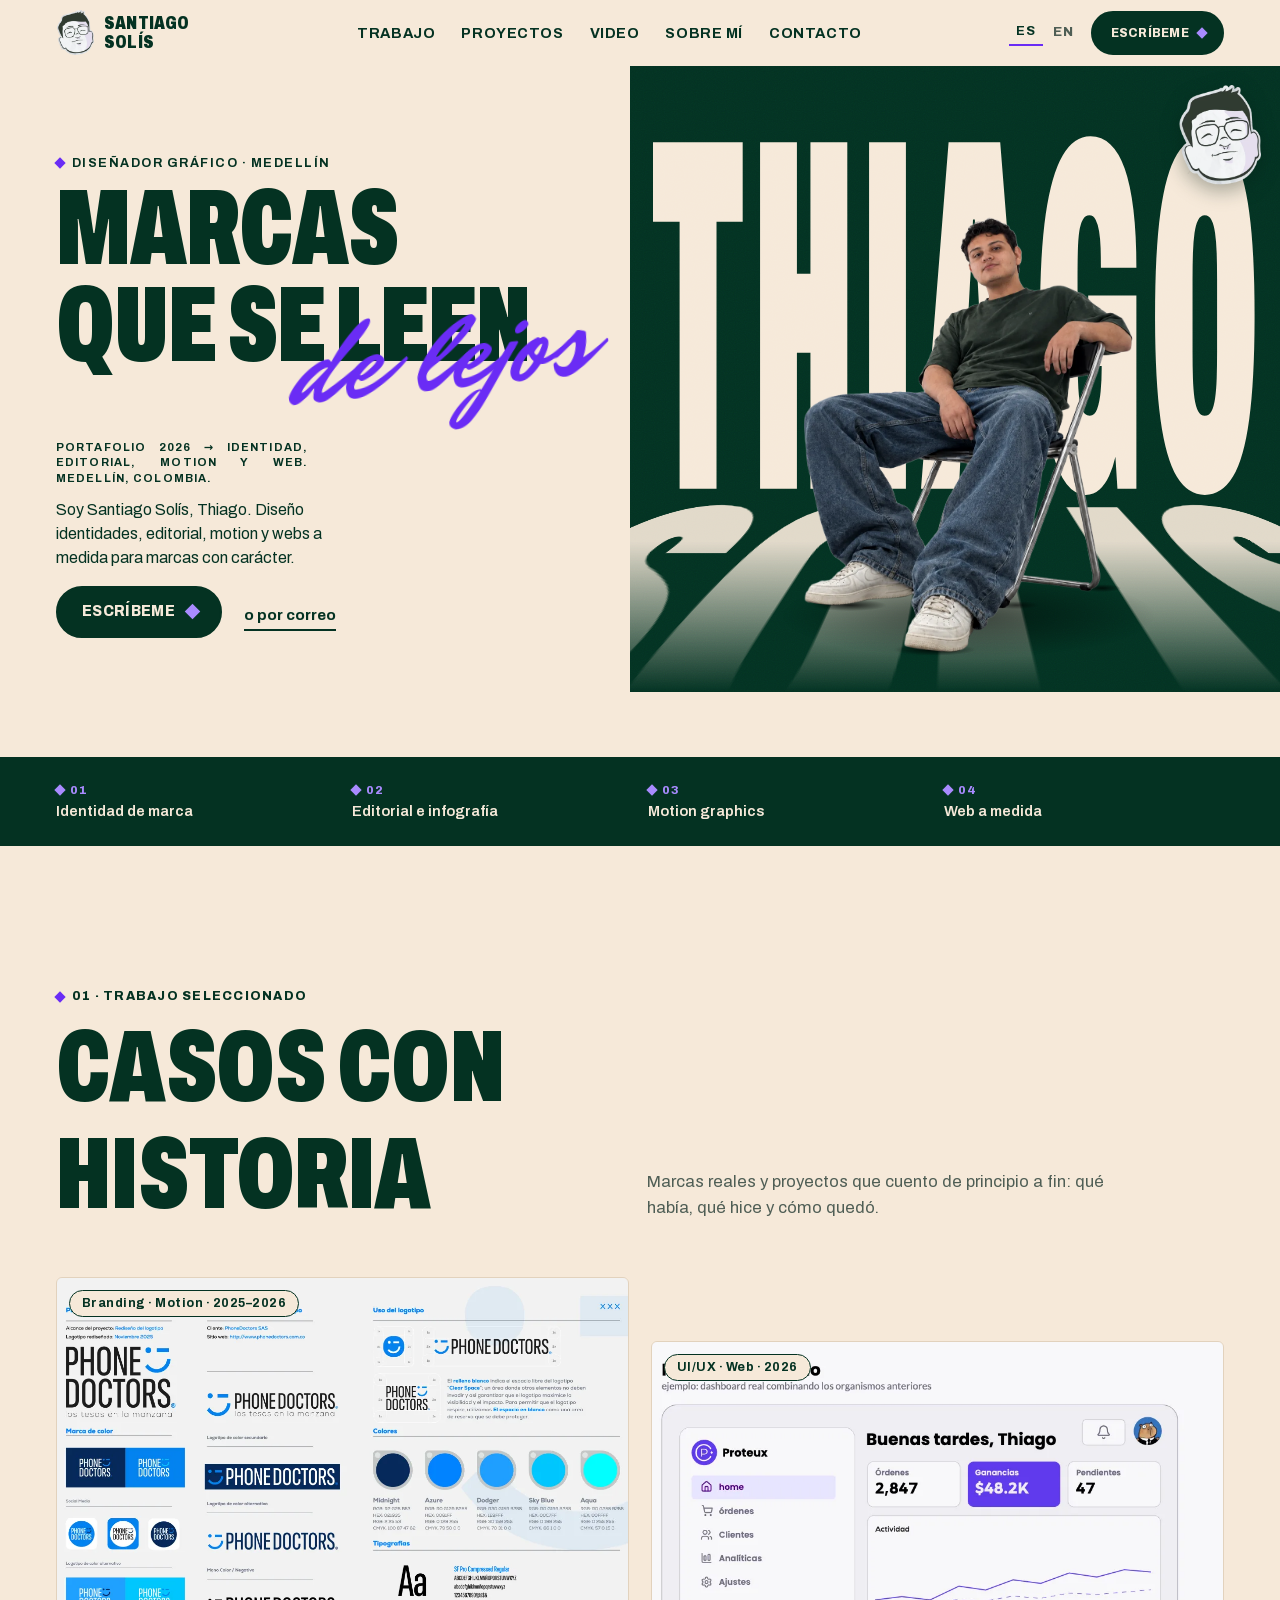
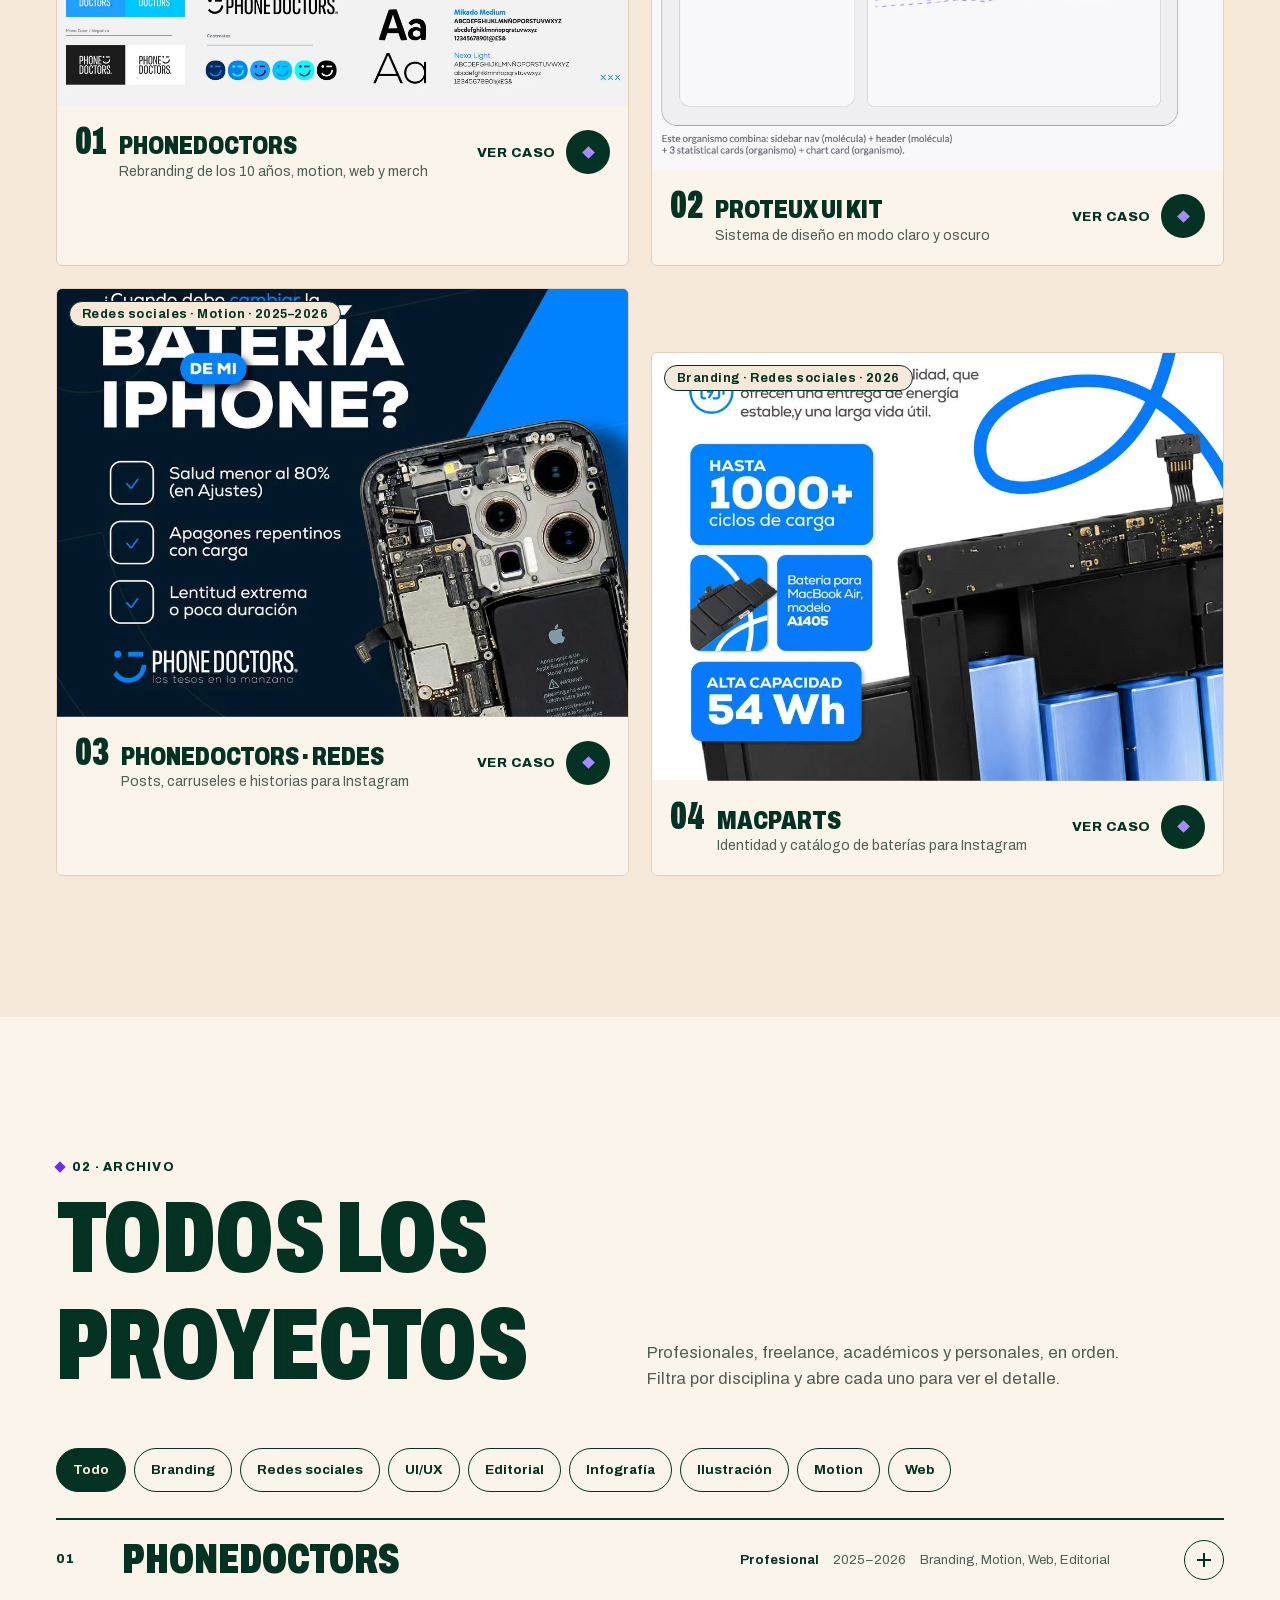
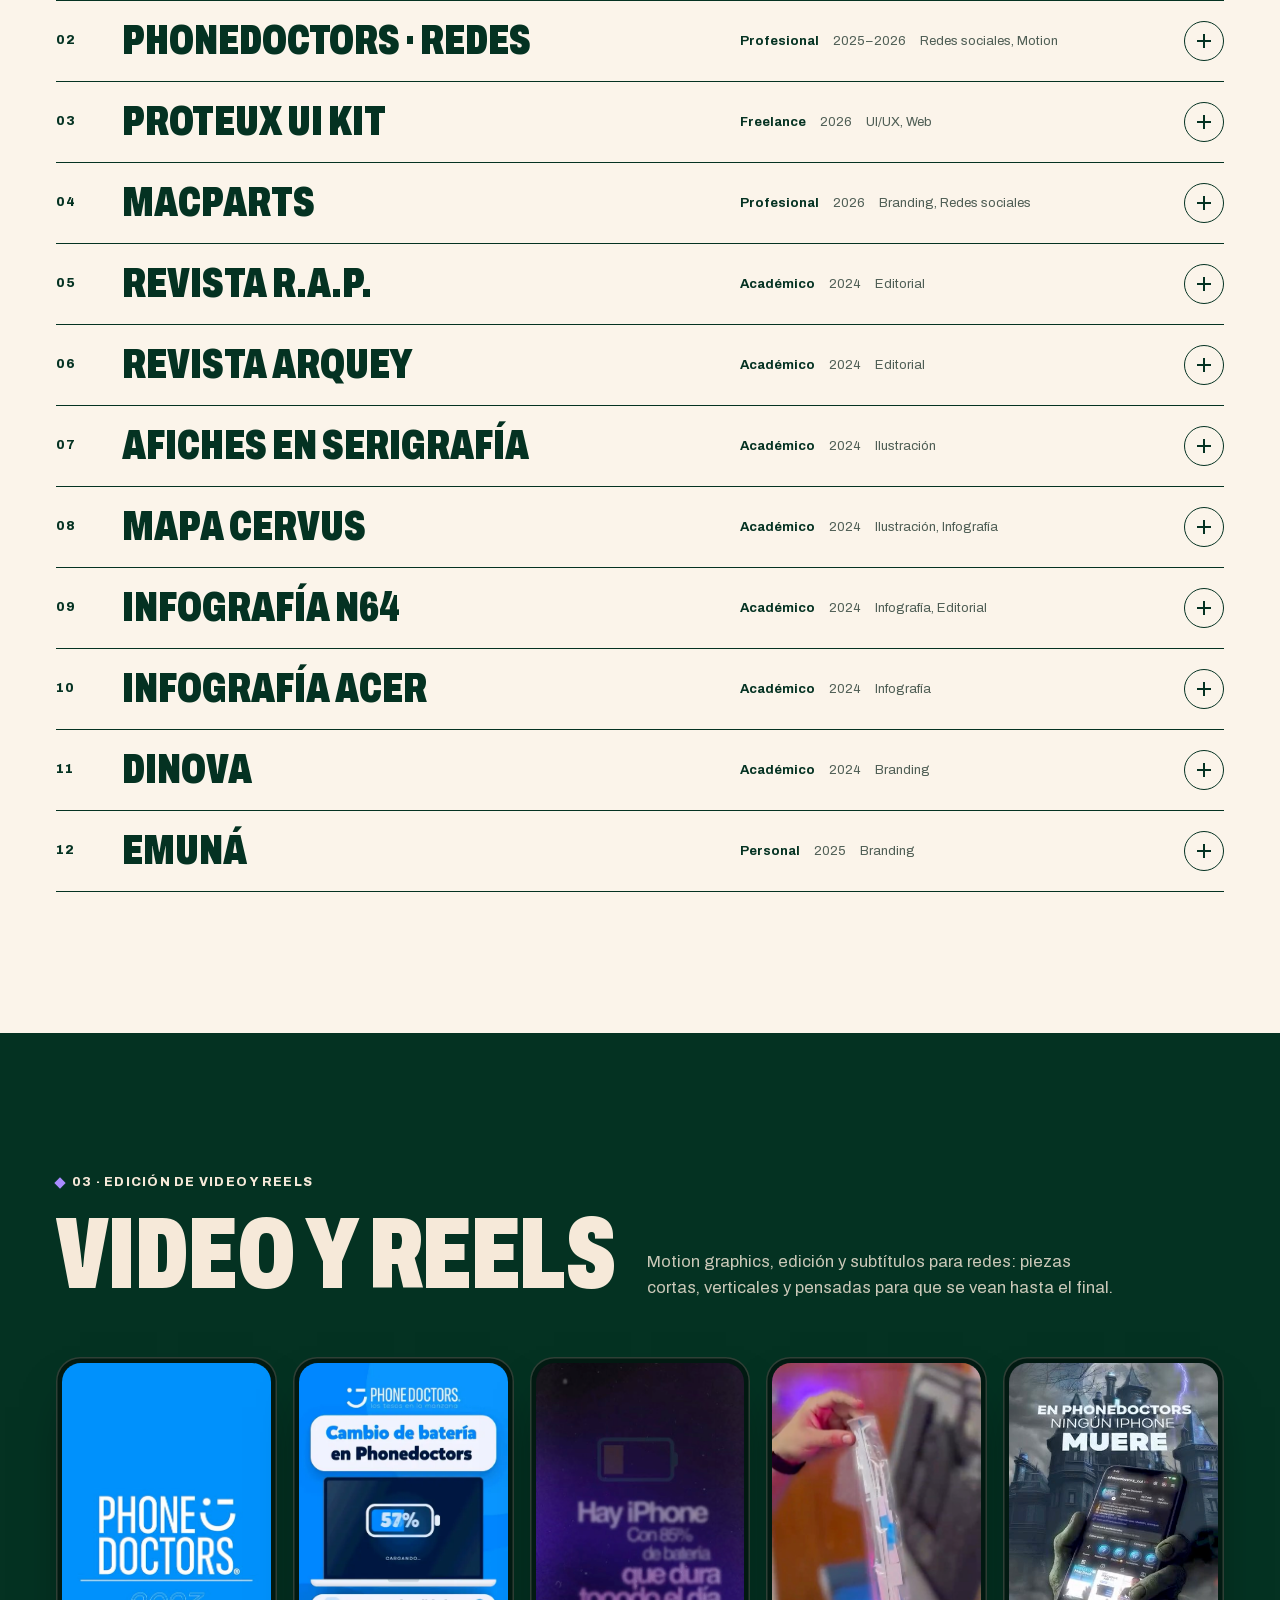
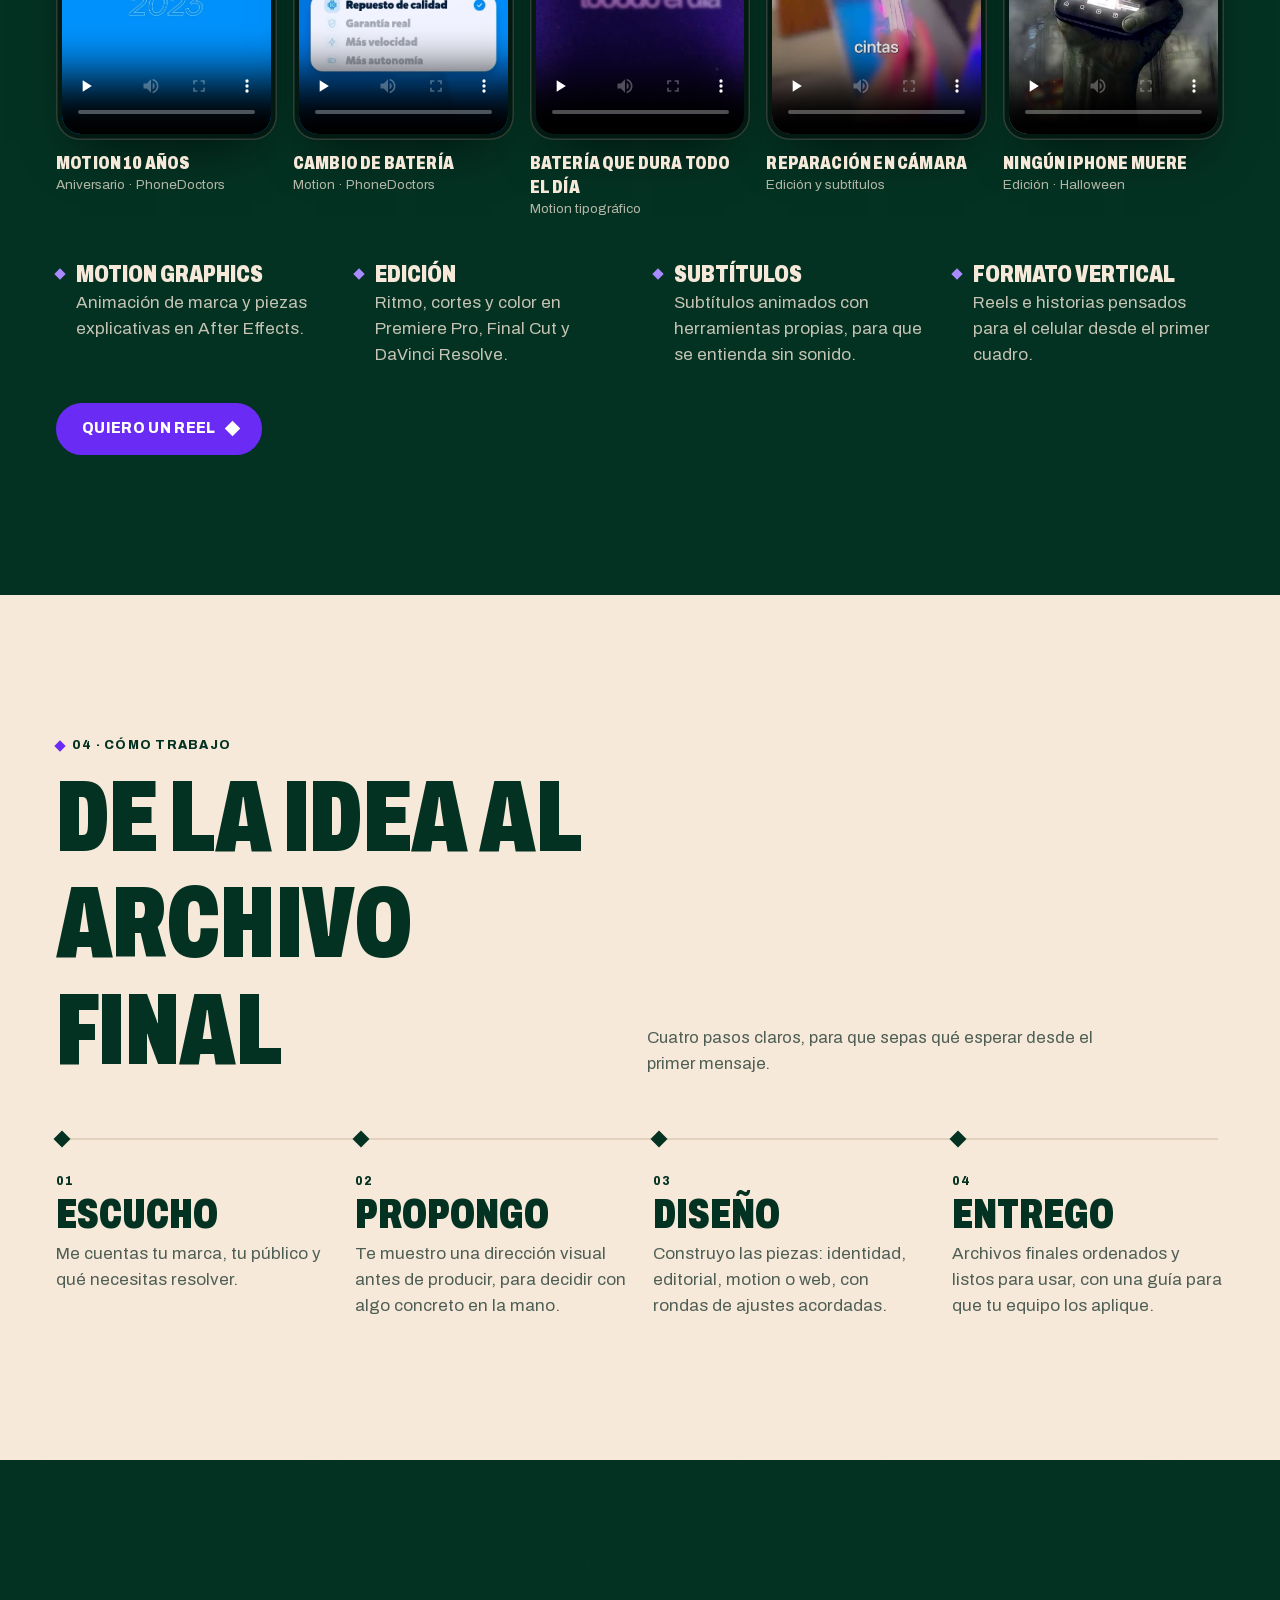
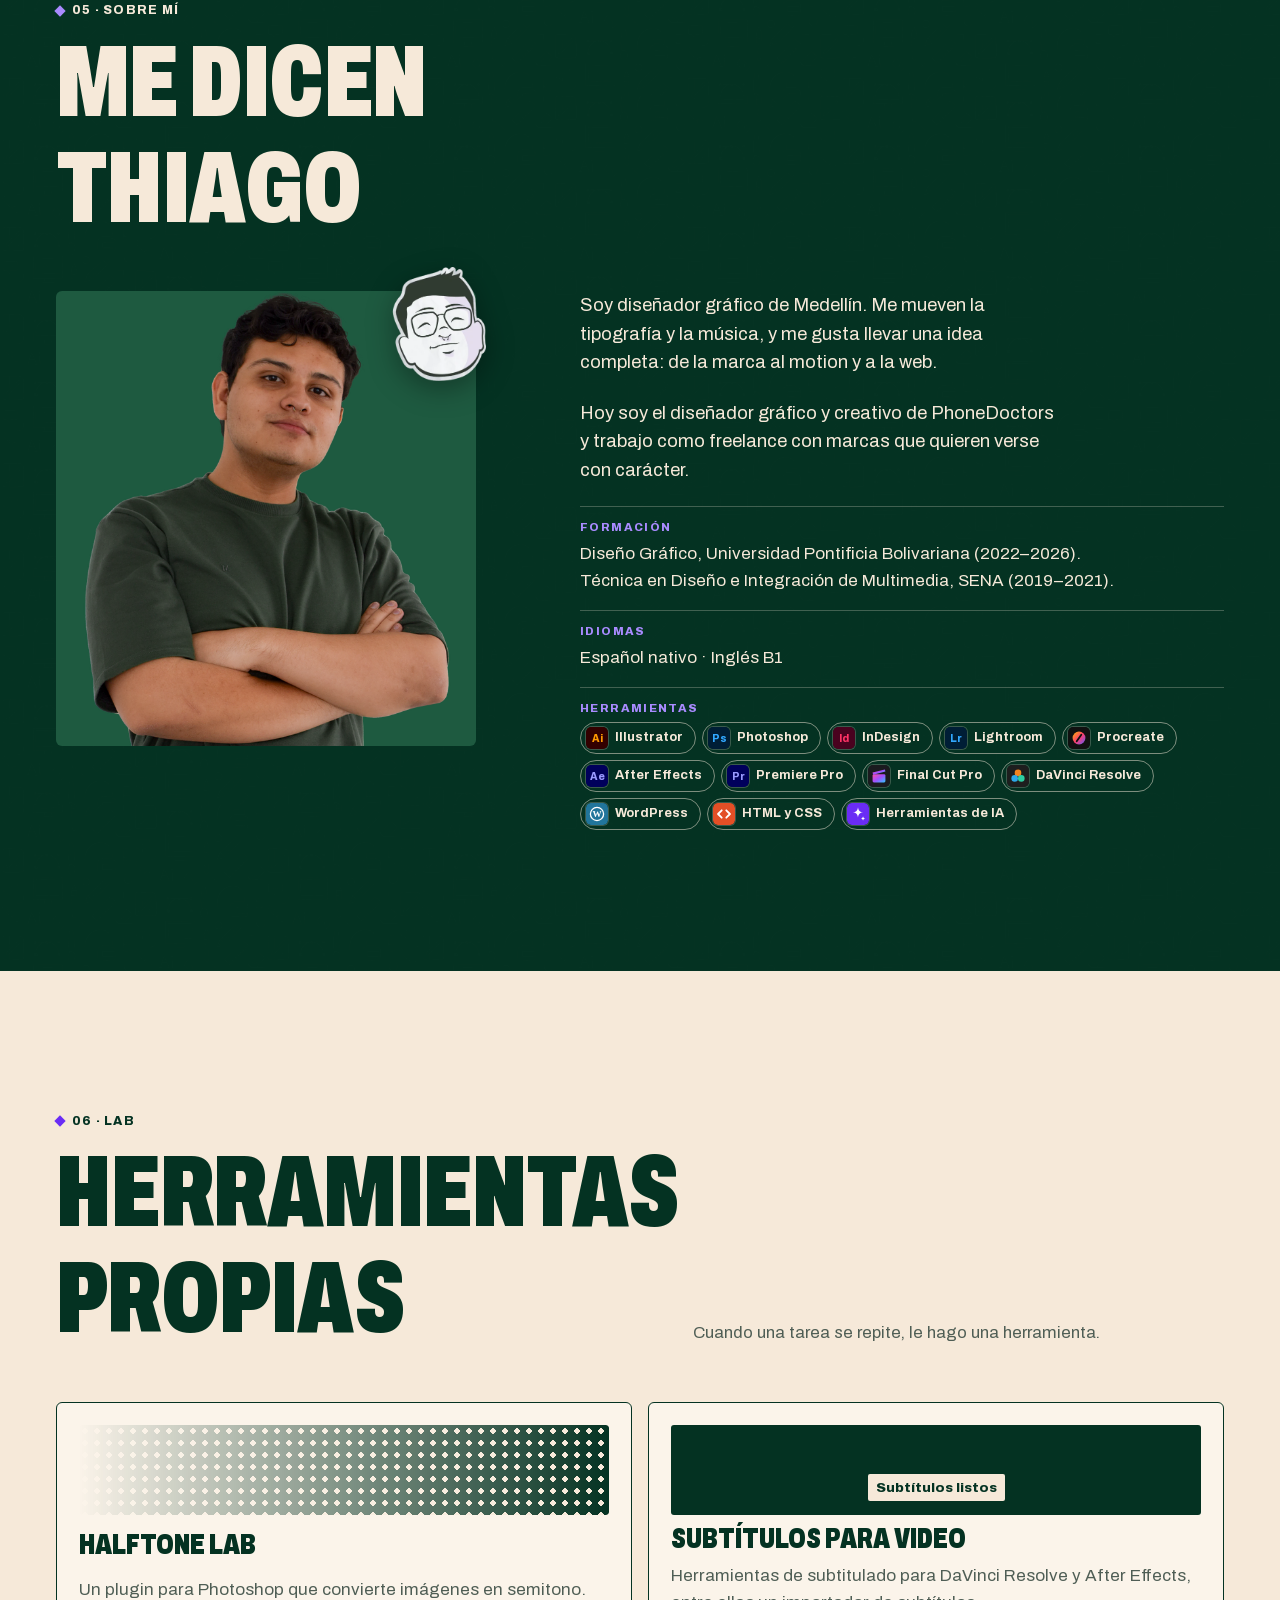
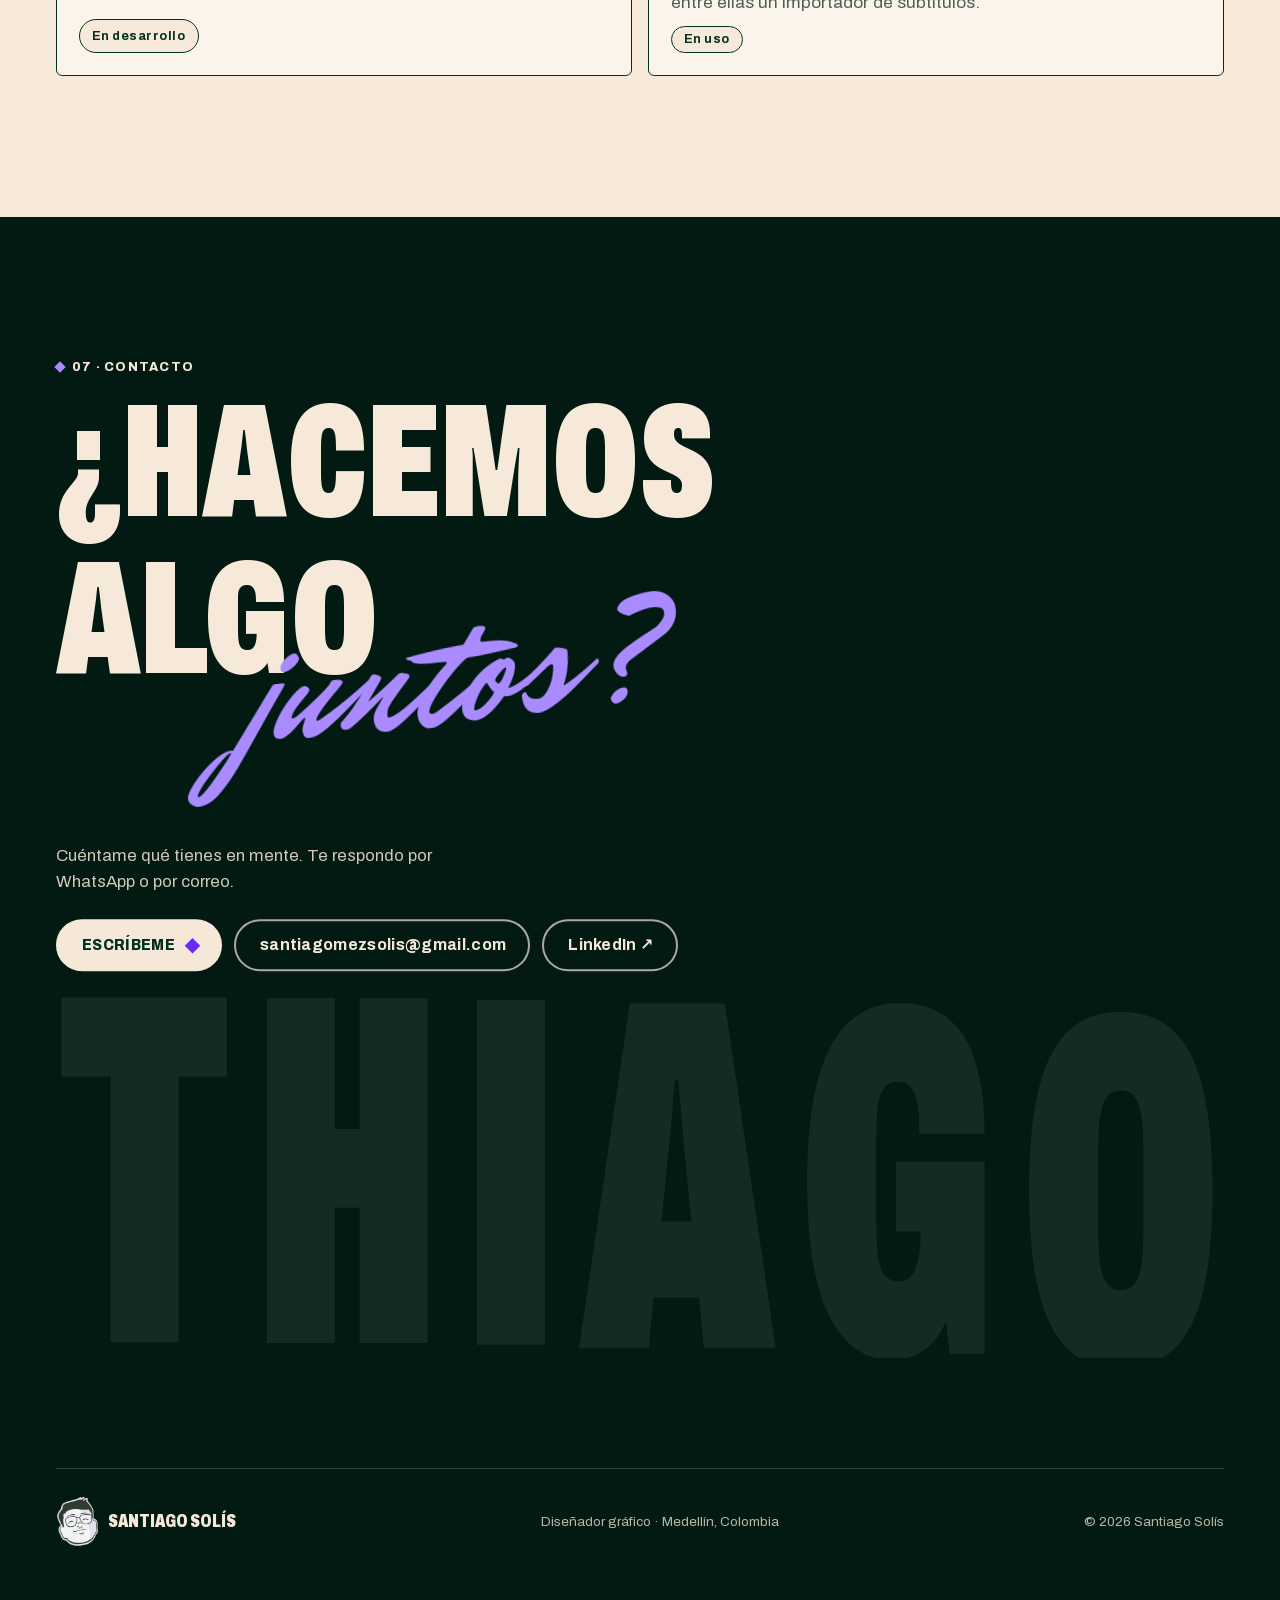
==== index.html @ 90c83e8f "Contador de visitas con GoatCounter Co-Authored-By: Claude Opus 5.5 <noreply@anthropic.com>" ====
<!doctype html>
<html lang="es" class="no-js">
<head>
<meta charset="utf-8">
<meta name="viewport" content="width=device-width, initial-scale=1, viewport-fit=cover">
<title>Santiago Solís · Diseñador gráfico en Medellín</title>
<meta name="description" content="Portafolio de Santiago Solís (Thiago), diseñador gráfico en Medellín: identidad de marca, diseño editorial, infografía, motion graphics y webs a medida.">
<meta name="author" content="Santiago Solís">
<meta name="theme-color" content="#043222">
<meta property="og:type" content="website">
<meta property="og:locale" content="es_CO">
<meta property="og:title" content="Santiago Solís · Diseñador gráfico">
<meta property="og:description" content="Identidad, editorial, motion y webs a medida para marcas con carácter. Medellín, Colombia.">
<meta property="og:url" content="https://solisthiago.github.io/portafolio-thiago/">
<meta property="og:site_name" content="Santiago Solís">
<meta property="og:image" content="https://solisthiago.github.io/portafolio-thiago/img/og-imagen.jpg">
<meta property="og:image:alt" content="Santiago Solís, diseñador gráfico en Medellín">
<meta property="og:image:width" content="1200">
<meta property="og:image:height" content="630">
<meta name="twitter:card" content="summary_large_image">
<link rel="canonical" href="https://solisthiago.github.io/portafolio-thiago/">
<link rel="alternate" hreflang="es" href="https://solisthiago.github.io/portafolio-thiago/">
<link rel="alternate" hreflang="en" href="https://solisthiago.github.io/portafolio-thiago/en/">
<link rel="alternate" hreflang="x-default" href="https://solisthiago.github.io/portafolio-thiago/">
<link rel="icon" href="img/favicon-32.png" sizes="32x32" type="image/png">
<link rel="apple-touch-icon" href="img/apple-touch-icon.png">
<link rel="preload" href="fonts/archivo-var-latin.woff2" as="font" type="font/woff2" crossorigin>
<link rel="preload" href="fonts/mr-dafoe-latin.woff2" as="font" type="font/woff2" crossorigin>
<link rel="stylesheet" href="css/estilos.css?v=20261023e">
<script>document.documentElement.className=document.documentElement.className.replace('no-js','js');</script>
<script type="application/ld+json">
{"@context":"https://schema.org","@type":"Person","name":"Santiago Solís","alternateName":"Thiago","jobTitle":"Diseñador gráfico","email":"mailto:santiagomezsolis@gmail.com","address":{"@type":"PostalAddress","addressLocality":"Medellín","addressCountry":"CO"},"sameAs":["https://www.linkedin.com/in/santiago-solis-714525398/"],"alumniOf":[{"@type":"CollegeOrUniversity","name":"Universidad Pontificia Bolivariana"},{"@type":"EducationalOrganization","name":"SENA"}]}
</script>
</head>
<body>
<!-- ICONOS -->
<svg xmlns="http://www.w3.org/2000/svg" width="0" height="0" style="position:absolute;width:0;height:0;overflow:hidden" aria-hidden="true" focusable="false">
  <!-- Íconos de programas, dibujados a mano en el estilo de cada uno (24 × 24) -->
  <symbol id="i-ai" viewBox="0 0 24 24"><rect width="24" height="24" rx="5" fill="#330000"/><text x="12" y="16.4" fill="#FF9A00" font-family="Archivo,Arial,sans-serif" font-weight="800" font-size="11" text-anchor="middle">Ai</text></symbol>
  <symbol id="i-ps" viewBox="0 0 24 24"><rect width="24" height="24" rx="5" fill="#001E36"/><text x="12" y="16.4" fill="#31A8FF" font-family="Archivo,Arial,sans-serif" font-weight="800" font-size="11" text-anchor="middle">Ps</text></symbol>
  <symbol id="i-id" viewBox="0 0 24 24"><rect width="24" height="24" rx="5" fill="#49021F"/><text x="12" y="16.4" fill="#FF3366" font-family="Archivo,Arial,sans-serif" font-weight="800" font-size="11" text-anchor="middle">Id</text></symbol>
  <symbol id="i-lr" viewBox="0 0 24 24"><rect width="24" height="24" rx="5" fill="#001E36"/><text x="12" y="16.4" fill="#31A8FF" font-family="Archivo,Arial,sans-serif" font-weight="800" font-size="11" text-anchor="middle">Lr</text></symbol>
  <symbol id="i-ae" viewBox="0 0 24 24"><rect width="24" height="24" rx="5" fill="#00005B"/><text x="12" y="16.4" fill="#9999FF" font-family="Archivo,Arial,sans-serif" font-weight="800" font-size="11" text-anchor="middle">Ae</text></symbol>
  <symbol id="i-pr" viewBox="0 0 24 24"><rect width="24" height="24" rx="5" fill="#00005B"/><text x="12" y="16.4" fill="#9999FF" font-family="Archivo,Arial,sans-serif" font-weight="800" font-size="11" text-anchor="middle">Pr</text></symbol>
  <symbol id="i-procreate" viewBox="0 0 24 24"><defs><linearGradient id="g-pc" x1="0" y1="0" x2="1" y2="1"><stop offset="0" stop-color="#FFB800"/><stop offset=".5" stop-color="#FF3D6E"/><stop offset="1" stop-color="#5B5BFF"/></linearGradient></defs><rect width="24" height="24" rx="5" fill="#111"/><circle cx="12" cy="12" r="7" fill="url(#g-pc)"/><path d="M9.5 15.5l5-7" stroke="#111" stroke-width="2" stroke-linecap="round"/></symbol>
  <symbol id="i-fcp" viewBox="0 0 24 24"><defs><linearGradient id="g-fc" x1="0" y1="0" x2="1" y2="1"><stop offset="0" stop-color="#FF4FA3"/><stop offset=".5" stop-color="#A34FFF"/><stop offset="1" stop-color="#2FC6FF"/></linearGradient></defs><rect width="24" height="24" rx="5" fill="#1B1B1F"/><rect x="5" y="10" width="14" height="9" rx="1.5" fill="url(#g-fc)"/><path d="M5 8.2l13.4-3.4.6 2.3L5.6 10.5z" fill="url(#g-fc)"/></symbol>
  <symbol id="i-davinci" viewBox="0 0 24 24"><rect width="24" height="24" rx="5" fill="#1E1E1E"/><circle cx="12" cy="8.6" r="3.6" fill="#FF8A1F" opacity=".95"/><circle cx="8.4" cy="14.6" r="3.6" fill="#2FB7FF" opacity=".9"/><circle cx="15.6" cy="14.6" r="3.6" fill="#2FE0B0" opacity=".9"/></symbol>
  <symbol id="i-wp" viewBox="0 0 24 24"><rect width="24" height="24" rx="5" fill="#21759B"/><circle cx="12" cy="12" r="7.2" fill="none" stroke="#fff" stroke-width="1.4"/><text x="12" y="15.6" fill="#fff" font-family="Georgia,serif" font-weight="700" font-size="10" text-anchor="middle">W</text></symbol>
  <symbol id="i-html" viewBox="0 0 24 24"><rect width="24" height="24" rx="5" fill="#E34F26"/><path d="M9.5 8l-4 4 4 4M14.5 8l4 4-4 4" fill="none" stroke="#fff" stroke-width="2" stroke-linecap="round" stroke-linejoin="round"/></symbol>
  <symbol id="i-ia" viewBox="0 0 24 24"><rect width="24" height="24" rx="5" fill="#6A2CF5"/><path d="M12 4.5c.6 3.9 1.8 5.1 5.7 5.7-3.9.6-5.1 1.8-5.7 5.7-.6-3.9-1.8-5.1-5.7-5.7 3.9-.6 5.1-1.8 5.7-5.7z" fill="#fff"/><path d="M17.5 14.5c.3 1.6.8 2.1 2.4 2.4-1.6.3-2.1.8-2.4 2.4-.3-1.6-.8-2.1-2.4-2.4 1.6-.3 2.1-.8 2.4-2.4z" fill="#fff"/></symbol>
</svg><!-- /ICONOS -->
<a class="saltar" href="#trabajo">Saltar al trabajo</a>

<!-- ===== INICIO Navegación ===== -->
<header class="nav" data-nav data-pieza>
  <div class="nav__in">
    <a class="nav__logo" href="#inicio" aria-label="Santiago Solís, inicio"><img src="img/isotipo-260.webp" width="260" height="315" alt=""><span class="nav__nombre">Santiago Solís</span></a>
    <nav aria-label="Principal">
      <ul class="nav__links">
        <li><a href="#trabajo">Trabajo</a></li>
        <li><a href="#proyectos">Proyectos</a></li>
        <li><a href="#video">Video</a></li>
        <li><a href="#sobre-mi">Sobre mí</a></li>
        <li><a href="#contacto">Contacto</a></li>
      </ul>
    </nav>
    <div class="nav__der">
      <p class="idioma"><b aria-current="true">ES</b><a href="en/" hreflang="en" lang="en" aria-label="English version">EN</a></p>
      <a class="btn btn--sm" href="https://wa.me/573005198202?text=Hola%20Thiago%2C%20vi%20tu%20portafolio%20y%20quiero%20hablar%20de%20un%20proyecto." target="_blank" rel="noopener">Escríbeme <span class="btn__rombo"></span></a>
    </div>
  </div>
</header>
<!-- ===== FIN Navegación ===== -->

<main id="inicio">

<!-- ===== INICIO Portada ===== -->
<section class="portada" data-portada aria-labelledby="titular">
  <div class="escena" aria-hidden="true">
    <div class="afiche" data-pieza data-afiche>
      <div class="afiche__nombre" data-nombre><span>T</span><span>H</span><span>I</span><span>A</span><span>G</span><span>O</span></div>
      <div class="afiche__piso" data-piso><span>SOLÍS</span></div>
    </div>
    <div class="escena__figura" data-pieza data-hero-img>
      <span class="escena__sombra"></span>
      <picture>
        <source media="(min-width:700px)" srcset="img/thiago-silla-849.webp">
        <img class="escena__foto" src="img/thiago-silla-640.webp" width="849" height="1120" alt="" fetchpriority="high">
      </picture>
    </div>
    <img class="escena__iso" data-pieza data-iso data-rombo-origen src="img/isotipo-260.webp" width="260" height="315" alt="">
  </div>

  <div class="texto">
    <p class="ceja" data-pieza><span class="rombo"></span>Diseñador gráfico · Medellín</p>
    <div class="titulo-caja">
      <h1 class="titular" id="titular">
        <span class="l"><span class="l-in">Marcas</span></span>
        <span class="l"><span class="l-in">que se leen</span></span>
        <span class="oculto">de lejos</span>
      </h1>
      <p class="script" data-pieza data-script aria-hidden="true">de lejos</p>
    </div>
    <p class="micro" data-pieza>Portafolio 2026 → identidad, editorial, motion y web. Medellín, Colombia.</p>
    <p class="lead" data-pieza>Soy Santiago Solís, Thiago. Diseño identidades, editorial, motion y webs a medida para marcas con carácter.</p>
    <div class="acciones" data-pieza>
      <a class="btn" data-boton href="https://wa.me/573005198202?text=Hola%20Thiago%2C%20vi%20tu%20portafolio%20y%20quiero%20contarte%20de%20un%20proyecto." target="_blank" rel="noopener">Escríbeme <span class="btn__rombo" data-boton-rombo></span></a>
      <a class="link" href="mailto:santiagomezsolis@gmail.com?subject=Proyecto%20desde%20tu%20portafolio">o por correo</a>
    </div>
  </div>

  <ol class="disciplinas" data-pieza>
    <li><small><span class="rombo"></span>01</small>Identidad de marca</li>
    <li><small><span class="rombo"></span>02</small>Editorial e infografía</li>
    <li><small><span class="rombo"></span>03</small>Motion graphics</li>
    <li><small><span class="rombo"></span>04</small>Web a medida</li>
  </ol>
  <span class="rombo-viajero" aria-hidden="true"></span>
</section>
<!-- ===== FIN Portada ===== -->

<!-- ===== INICIO Trabajo seleccionado ===== -->
<section class="seccion" id="trabajo" aria-labelledby="t-trabajo">
  <div class="contenedor">
    <div class="seccion__cabeza">
      <p class="seccion__num"><span class="rombo"></span>01 · Trabajo seleccionado</p>
      <h2 class="h2" id="t-trabajo" data-split>Casos con historia</h2>
      <p class="entrada" data-reveal>Marcas reales y proyectos que cuento de principio a fin: qué había, qué hice y cómo quedó.</p>
    </div>
    <div class="casos">
<!-- PROYECTOS:DESTACADOS -->
      <a class="caso" href="#p-phonedoctors" data-caso>
        <div class="caso__img" data-caso-img><picture><source media="(min-width:700px)" srcset="img/proyectos/phd-11-1200.webp"><img src="img/proyectos/phd-11-640.webp" width="1200" height="848" alt="Manual de uso del logo: versiones, color, tipografías y espacio de respeto" loading="lazy" decoding="async"></picture><span class="pildora caso__tag">Branding · Motion · 2025–2026</span></div>
        <div class="caso__cuerpo">
          <span class="caso__n">01</span>
          <h3>PhoneDoctors</h3>
          <span class="caso__meta">Rebranding de los 10 años, motion, web y merch</span>
          <span class="caso__ver">Ver caso <span class="caso__ir" aria-hidden="true"><i></i></span></span>
        </div>
      </a>
      <a class="caso" href="#p-proteux" data-caso>
        <div class="caso__img" data-caso-img><picture><source media="(min-width:700px)" srcset="img/proyectos/pux-5-1200.webp"><img src="img/proyectos/pux-5-640.webp" width="944" height="739" alt="Interfaz de ejemplo: dashboard que combina los componentes" loading="lazy" decoding="async"></picture><span class="pildora caso__tag">UI/UX · Web · 2026</span></div>
        <div class="caso__cuerpo">
          <span class="caso__n">02</span>
          <h3>Proteux UI Kit</h3>
          <span class="caso__meta">Sistema de diseño en modo claro y oscuro</span>
          <span class="caso__ver">Ver caso <span class="caso__ir" aria-hidden="true"><i></i></span></span>
        </div>
      </a>
      <a class="caso" href="#p-phonedoctors-redes" data-caso>
        <div class="caso__img" data-caso-img><picture><source media="(min-width:700px)" srcset="img/proyectos/phdr-1-1200.webp"><img src="img/proyectos/phdr-1-640.webp" width="1024" height="1280" alt="Post: ¿cuándo debo cambiar la batería de mi iPhone?" loading="lazy" decoding="async"></picture><span class="pildora caso__tag">Redes sociales · Motion · 2025–2026</span></div>
        <div class="caso__cuerpo">
          <span class="caso__n">03</span>
          <h3>PhoneDoctors · Redes</h3>
          <span class="caso__meta">Posts, carruseles e historias para Instagram</span>
          <span class="caso__ver">Ver caso <span class="caso__ir" aria-hidden="true"><i></i></span></span>
        </div>
      </a>
      <a class="caso" href="#p-macparts" data-caso>
        <div class="caso__img" data-caso-img><picture><source media="(min-width:700px)" srcset="img/proyectos/mac-1-1200.webp"><img src="img/proyectos/mac-1-640.webp" width="1024" height="1280" alt="Post de producto: batería A1466 para MacBook Air 13&quot;" loading="lazy" decoding="async"></picture><span class="pildora caso__tag">Branding · Redes sociales · 2026</span></div>
        <div class="caso__cuerpo">
          <span class="caso__n">04</span>
          <h3>Macparts</h3>
          <span class="caso__meta">Identidad y catálogo de baterías para Instagram</span>
          <span class="caso__ver">Ver caso <span class="caso__ir" aria-hidden="true"><i></i></span></span>
        </div>
      </a>
<!-- /PROYECTOS:DESTACADOS -->
    </div>
  </div>
</section>
<!-- ===== FIN Trabajo seleccionado ===== -->

<!-- ===== INICIO Todos los proyectos ===== -->
<section class="seccion proyectos" id="proyectos" aria-labelledby="t-proyectos">
  <div class="contenedor">
    <div class="seccion__cabeza">
      <p class="seccion__num"><span class="rombo"></span>02 · Archivo</p>
      <h2 class="h2" id="t-proyectos" data-split>Todos los proyectos</h2>
      <p class="entrada" data-reveal>Profesionales, freelance, académicos y personales, en orden. Filtra por disciplina y abre cada uno para ver el detalle.</p>
    </div>
    <ul class="filtros" aria-label="Filtrar por disciplina">
<!-- PROYECTOS:FILTROS -->
        <li><button type="button" class="filtro" data-filtro="todo" aria-pressed="true">Todo</button></li>
        <li><button type="button" class="filtro" data-filtro="Branding" aria-pressed="false">Branding</button></li>
        <li><button type="button" class="filtro" data-filtro="Redes sociales" aria-pressed="false">Redes sociales</button></li>
        <li><button type="button" class="filtro" data-filtro="UI/UX" aria-pressed="false">UI/UX</button></li>
        <li><button type="button" class="filtro" data-filtro="Editorial" aria-pressed="false">Editorial</button></li>
        <li><button type="button" class="filtro" data-filtro="Infografía" aria-pressed="false">Infografía</button></li>
        <li><button type="button" class="filtro" data-filtro="Ilustración" aria-pressed="false">Ilustración</button></li>
        <li><button type="button" class="filtro" data-filtro="Motion" aria-pressed="false">Motion</button></li>
        <li><button type="button" class="filtro" data-filtro="Web" aria-pressed="false">Web</button></li>
<!-- /PROYECTOS:FILTROS -->
    </ul>
    <div class="lista" data-lista>
<!-- PROYECTOS:LISTA -->
      <details class="proy" id="p-phonedoctors" data-tags="Branding Motion Web Editorial" data-cover="img/proyectos/phd-11-640.webp" data-fila>
        <summary>
          <span class="proy__n">01</span>
          <span class="proy__nombre">PhoneDoctors</span>
          <span class="proy__meta"><span class="proy__tipo">Profesional</span><span>2025–2026</span><span>Branding, Motion, Web, Editorial</span></span>
          <span class="proy__abrir" aria-hidden="true"></span>
        </summary>
        <div class="proy__cuerpo">
          <div class="proy__texto">
            <p>PhoneDoctors es un centro de reparación de dispositivos Apple en Medellín. Para su 10.º aniversario necesitaba una imagen que contara quién es hoy.</p>
            <p>Trabajo ahí como el departamento creativo de una sola persona: renové la identidad y armé el sistema de logotipo, consolidé el tagline «Los tesos en la manzana», hice la pieza de lanzamiento en motion, rediseñé el sitio web y diseñé piezas editoriales y una línea de merch.</p>
            <dl class="ficha">
              <dt>Rol</dt><dd>Diseño gráfico, motion, web y dirección creativa</dd>
              <dt>Equipo</dt><dd>Diseño · Santiago Solís</dd>
              <dt>Herramientas</dt><dd><ul class="programas"><li><svg class="ico" aria-hidden="true"><use href="#i-ai"/></svg>Illustrator</li><li><svg class="ico" aria-hidden="true"><use href="#i-ps"/></svg>Photoshop</li><li><svg class="ico" aria-hidden="true"><use href="#i-ae"/></svg>After Effects</li><li><svg class="ico" aria-hidden="true"><use href="#i-id"/></svg>InDesign</li></ul></dd>
            </dl>
            <a class="btn btn--acento" href="https://wa.me/573005198202?text=Hola%20Thiago%2C%20vi%20el%20proyecto%20PhoneDoctors%20en%20tu%20portafolio%20y%20quiero%20hablar%20de%20algo%20parecido." target="_blank" rel="noopener">Quiero algo así <span class="btn__rombo"></span></a>
          </div>
          <div class="galeria" data-lenis-prevent tabindex="0" aria-label="Imágenes de PhoneDoctors">
            <figure><picture><source media="(min-width:700px)" srcset="img/proyectos/phd-11-1200.webp"><img src="img/proyectos/phd-11-640.webp" width="1200" height="848" alt="Manual de uso del logo: versiones, color, tipografías y espacio de respeto" loading="lazy" decoding="async"></picture><figcaption>Manual de uso del logo: versiones, color, tipografías y espacio de respeto</figcaption></figure>
            <figure><picture><source media="(min-width:700px)" srcset="img/proyectos/phd-1-1200.webp"><img src="img/proyectos/phd-1-640.webp" width="1200" height="675" alt="Sistema de logotipo de PhoneDoctors en sus versiones" loading="lazy" decoding="async"></picture><figcaption>Sistema de logotipo de PhoneDoctors en sus versiones</figcaption></figure>
            <figure><picture><source media="(min-width:700px)" srcset="img/proyectos/phd-12-1200.webp"><img src="img/proyectos/phd-12-640.webp" width="1200" height="1200" alt="Logo en bloque en las seis combinaciones de color de la marca" loading="lazy" decoding="async"></picture><figcaption>Logo en bloque en las seis combinaciones de color de la marca</figcaption></figure>
            <figure><picture><source media="(min-width:700px)" srcset="img/proyectos/phd-13-1200.webp"><img src="img/proyectos/phd-13-640.webp" width="1200" height="800" alt="Logo horizontal sobre los cuatro fondos de la marca" loading="lazy" decoding="async"></picture><figcaption>Logo horizontal sobre los cuatro fondos de la marca</figcaption></figure>
            <figure><picture><source media="(min-width:700px)" srcset="img/proyectos/phd-7-1200.webp"><img src="img/proyectos/phd-7-640.webp" width="940" height="606" alt="Logotipo de PhoneDoctors" loading="lazy" decoding="async"></picture><figcaption>Logotipo de PhoneDoctors</figcaption></figure>
            <figure><picture><source media="(min-width:700px)" srcset="img/proyectos/phd-2-1200.webp"><img src="img/proyectos/phd-2-640.webp" width="1200" height="659" alt="Cuadro de la pieza de lanzamiento en motion" loading="lazy" decoding="async"></picture><figcaption>Cuadro de la pieza de lanzamiento en motion</figcaption></figure>
            <figure><picture><source media="(min-width:700px)" srcset="img/proyectos/phd-3-1200.webp"><img src="img/proyectos/phd-3-640.webp" width="1200" height="1111" alt="Rediseño del sitio web en computador y celular" loading="lazy" decoding="async"></picture><figcaption>Rediseño del sitio web en computador y celular</figcaption></figure>
            <figure><picture><source media="(min-width:700px)" srcset="img/proyectos/phd-4-1200.webp"><img src="img/proyectos/phd-4-640.webp" width="1200" height="795" alt="Carrusel de Instagram sobre el iPhone 17" loading="lazy" decoding="async"></picture><figcaption>Carrusel de Instagram sobre el iPhone 17</figcaption></figure>
            <figure><picture><source media="(min-width:700px)" srcset="img/proyectos/phd-5-1200.webp"><img src="img/proyectos/phd-5-640.webp" width="1200" height="888" alt="Serie de cuadros sobre la evolución del iPhone" loading="lazy" decoding="async"></picture><figcaption>Serie de cuadros sobre la evolución del iPhone</figcaption></figure>
            <figure><picture><source media="(min-width:700px)" srcset="img/proyectos/phd-6-1200.webp"><img src="img/proyectos/phd-6-640.webp" width="1200" height="591" alt="Hoodie, gorra y jersey con el patrón de la marca" loading="lazy" decoding="async"></picture><figcaption>Hoodie, gorra y jersey con el patrón de la marca</figcaption></figure>
            <figure><picture><source media="(min-width:700px)" srcset="img/proyectos/phd-14-1200.webp"><img src="img/proyectos/phd-14-640.webp" width="1200" height="1011" alt="Camisetas con el logo «Phd» y el sello #LosTesosEnLaManzana" loading="lazy" decoding="async"></picture><figcaption>Camisetas con el logo «Phd» y el sello #LosTesosEnLaManzana</figcaption></figure>
            <figure><picture><source media="(min-width:700px)" srcset="img/proyectos/phd-15-1200.webp"><img src="img/proyectos/phd-15-640.webp" width="1200" height="676" alt="Gorra bordada con el sello de la marca" loading="lazy" decoding="async"></picture><figcaption>Gorra bordada con el sello de la marca</figcaption></figure>
            <figure><picture><source media="(min-width:700px)" srcset="img/proyectos/phd-16-1200.webp"><img src="img/proyectos/phd-16-640.webp" width="1200" height="540" alt="Arte del vaso con la frase del equipo" loading="lazy" decoding="async"></picture><figcaption>Arte del vaso con la frase del equipo</figcaption></figure>
            <figure class="video"><video src="img/proyectos/phd-v1.mp4" poster="img/proyectos/phd-v1.webp" width="576" height="464" muted loop playsinline preload="none" controls data-auto aria-label="Taza en 3D con el sistema gráfico de PhoneDoctors"></video><figcaption>Taza en 3D con el sistema gráfico de PhoneDoctors</figcaption></figure>
            <figure class="video"><video src="img/proyectos/phd-v2.mp4" poster="img/proyectos/phd-v2.webp" width="496" height="480" muted loop playsinline preload="none" controls data-auto aria-label="Otra versión de la taza, con el sello de la marca"></video><figcaption>Otra versión de la taza, con el sello de la marca</figcaption></figure>
          </div>
        </div>
      </details>
      <details class="proy" id="p-phonedoctors-redes" data-tags="Redes sociales Motion" data-cover="img/proyectos/phdr-1-640.webp" data-fila>
        <summary>
          <span class="proy__n">02</span>
          <span class="proy__nombre">PhoneDoctors · Redes</span>
          <span class="proy__meta"><span class="proy__tipo">Profesional</span><span>2025–2026</span><span>Redes sociales, Motion</span></span>
          <span class="proy__abrir" aria-hidden="true"></span>
        </summary>
        <div class="proy__cuerpo">
          <div class="proy__texto">
            <p>Además del rebranding, llevo las redes de PhoneDoctors: posts, carruseles e historias para Instagram, con un sistema visual que mantiene la marca reconocible en cada pieza.</p>
            <p>Hay piezas educativas (cuándo cambiar la batería, qué hacer si se quiebra la pantalla), de producto, campañas para aliados como clubes de motos y piezas internas para el equipo.</p>
            <dl class="ficha">
              <dt>Rol</dt><dd>Diseño para redes sociales y dirección de arte</dd>
              <dt>Equipo</dt><dd>Diseño · Santiago Solís</dd>
              <dt>Herramientas</dt><dd><ul class="programas"><li><svg class="ico" aria-hidden="true"><use href="#i-ai"/></svg>Illustrator</li><li><svg class="ico" aria-hidden="true"><use href="#i-ps"/></svg>Photoshop</li><li><svg class="ico" aria-hidden="true"><use href="#i-ae"/></svg>After Effects</li><li><svg class="ico" aria-hidden="true"><use href="#i-ia"/></svg>Herramientas de IA</li></ul></dd>
            </dl>
            <a class="btn btn--acento" href="https://wa.me/573005198202?text=Hola%20Thiago%2C%20vi%20el%20proyecto%20PhoneDoctors%20%C2%B7%20Redes%20en%20tu%20portafolio%20y%20quiero%20hablar%20de%20algo%20parecido." target="_blank" rel="noopener">Quiero algo así <span class="btn__rombo"></span></a>
          </div>
          <div class="galeria" data-lenis-prevent tabindex="0" aria-label="Imágenes de PhoneDoctors · Redes">
            <figure class="vertical"><picture><source media="(min-width:700px)" srcset="img/proyectos/phdr-1-1200.webp"><img src="img/proyectos/phdr-1-640.webp" width="1024" height="1280" alt="Post: ¿cuándo debo cambiar la batería de mi iPhone?" loading="lazy" decoding="async"></picture><figcaption>Post: ¿cuándo debo cambiar la batería de mi iPhone?</figcaption></figure>
            <figure class="vertical"><picture><source media="(min-width:700px)" srcset="img/proyectos/phdr-3-1200.webp"><img src="img/proyectos/phdr-3-640.webp" width="1023" height="1280" alt="Carrusel del astronauta: ¿cuándo es necesario cambiar tu batería?" loading="lazy" decoding="async"></picture><figcaption>Carrusel del astronauta: ¿cuándo es necesario cambiar tu batería?</figcaption></figure>
            <figure class="vertical"><picture><source media="(min-width:700px)" srcset="img/proyectos/phdr-2-1200.webp"><img src="img/proyectos/phdr-2-640.webp" width="1023" height="1280" alt="Carrusel del astronauta: cambia tu batería cuando…" loading="lazy" decoding="async"></picture><figcaption>Carrusel del astronauta: cambia tu batería cuando…</figcaption></figure>
            <figure class="vertical"><picture><source media="(min-width:700px)" srcset="img/proyectos/phdr-4-1200.webp"><img src="img/proyectos/phdr-4-640.webp" width="1024" height="1280" alt="Post: ¿se quebró la pantalla de tu iPhone?" loading="lazy" decoding="async"></picture><figcaption>Post: ¿se quebró la pantalla de tu iPhone?</figcaption></figure>
            <figure class="vertical"><picture><source media="(min-width:700px)" srcset="img/proyectos/phdr-5-1200.webp"><img src="img/proyectos/phdr-5-640.webp" width="1024" height="1280" alt="Post: renueva tu iPhone con plan retoma" loading="lazy" decoding="async"></picture><figcaption>Post: renueva tu iPhone con plan retoma</figcaption></figure>
            <figure class="vertical"><picture><source media="(min-width:700px)" srcset="img/proyectos/phdr-6-1200.webp"><img src="img/proyectos/phdr-6-640.webp" width="720" height="1280" alt="Historia: renueva tu iPhone hoy" loading="lazy" decoding="async"></picture><figcaption>Historia: renueva tu iPhone hoy</figcaption></figure>
            <figure class="vertical"><picture><source media="(min-width:700px)" srcset="img/proyectos/phdr-7-1200.webp"><img src="img/proyectos/phdr-7-640.webp" width="720" height="1280" alt="Historia: ¿tus equipos Apple cumplieron su ciclo?" loading="lazy" decoding="async"></picture><figcaption>Historia: ¿tus equipos Apple cumplieron su ciclo?</figcaption></figure>
            <figure class="vertical"><picture><source media="(min-width:700px)" srcset="img/proyectos/phdr-8-1200.webp"><img src="img/proyectos/phdr-8-640.webp" width="1024" height="1280" alt="Campaña de mantenimiento con precio de socio para un club de motos" loading="lazy" decoding="async"></picture><figcaption>Campaña de mantenimiento con precio de socio para un club de motos</figcaption></figure>
            <figure class="vertical"><picture><source media="(min-width:700px)" srcset="img/proyectos/phdr-9-1200.webp"><img src="img/proyectos/phdr-9-640.webp" width="1024" height="1280" alt="Segunda versión de la campaña para clubes de motos" loading="lazy" decoding="async"></picture><figcaption>Segunda versión de la campaña para clubes de motos</figcaption></figure>
            <figure class="vertical"><picture><source media="(min-width:700px)" srcset="img/proyectos/phdr-10-1200.webp"><img src="img/proyectos/phdr-10-640.webp" width="1200" height="1500" alt="Post de producto: Smart Watch Garmin Venu" loading="lazy" decoding="async"></picture><figcaption>Post de producto: Smart Watch Garmin Venu</figcaption></figure>
            <figure class="vertical"><picture><source media="(min-width:700px)" srcset="img/proyectos/phdr-11-1200.webp"><img src="img/proyectos/phdr-11-640.webp" width="1024" height="1280" alt="Post: ¿llega iOS 27 a tu iPhone?" loading="lazy" decoding="async"></picture><figcaption>Post: ¿llega iOS 27 a tu iPhone?</figcaption></figure>
            <figure class="vertical"><picture><source media="(min-width:700px)" srcset="img/proyectos/phdr-12-1200.webp"><img src="img/proyectos/phdr-12-640.webp" width="1024" height="1280" alt="Post de producto: Mac Case para MacBook" loading="lazy" decoding="async"></picture><figcaption>Post de producto: Mac Case para MacBook</figcaption></figure>
            <figure class="vertical"><picture><source media="(min-width:700px)" srcset="img/proyectos/phdr-13-1200.webp"><img src="img/proyectos/phdr-13-640.webp" width="1200" height="1500" alt="Post: regreso a clases con MacBook Air M1" loading="lazy" decoding="async"></picture><figcaption>Post: regreso a clases con MacBook Air M1</figcaption></figure>
            <figure class="vertical"><picture><source media="(min-width:700px)" srcset="img/proyectos/phdr-14-1200.webp"><img src="img/proyectos/phdr-14-640.webp" width="1024" height="1280" alt="Post interno: día de hamburguesas para el equipo" loading="lazy" decoding="async"></picture><figcaption>Post interno: día de hamburguesas para el equipo</figcaption></figure>
            <figure class="vertical"><picture><source media="(min-width:700px)" srcset="img/proyectos/phdr-15-1200.webp"><img src="img/proyectos/phdr-15-640.webp" width="1024" height="1280" alt="Vista del feed de Instagram" loading="lazy" decoding="async"></picture><figcaption>Vista del feed de Instagram</figcaption></figure>
          </div>
        </div>
      </details>
      <details class="proy" id="p-proteux" data-tags="UI/UX Web" data-cover="img/proyectos/pux-5-640.webp" data-fila>
        <summary>
          <span class="proy__n">03</span>
          <span class="proy__nombre">Proteux UI Kit</span>
          <span class="proy__meta"><span class="proy__tipo">Freelance</span><span>2026</span><span>UI/UX, Web</span></span>
          <span class="proy__abrir" aria-hidden="true"></span>
        </summary>
        <div class="proy__cuerpo">
          <div class="proy__texto">
            <p>Proteux es un software de gestión. Diseñé su kit de UI: un sistema de diseño completo en modo claro y oscuro para que la interfaz crezca ordenada.</p>
            <p>Incluye paleta de marca y neutros, tipografía, radios de borde, botones, etiquetas de estado, campos de entrada, tarjetas de estadísticas, tabla de órdenes y una interfaz de ejemplo que combina todos los componentes.</p>
            <dl class="ficha">
              <dt>Rol</dt><dd>Diseño UI y sistema de diseño</dd>
              <dt>Equipo</dt><dd>Kit de UI · Santiago Solís</dd>
              <dt>Herramientas</dt><dd><ul class="programas"><li><svg class="ico" aria-hidden="true"><use href="#i-ai"/></svg>Illustrator</li></ul></dd>
            </dl>
            <a class="btn btn--acento" href="https://wa.me/573005198202?text=Hola%20Thiago%2C%20vi%20el%20proyecto%20Proteux%20UI%20Kit%20en%20tu%20portafolio%20y%20quiero%20hablar%20de%20algo%20parecido." target="_blank" rel="noopener">Quiero algo así <span class="btn__rombo"></span></a>
          </div>
          <div class="galeria" data-lenis-prevent tabindex="0" aria-label="Imágenes de Proteux UI Kit">
            <figure><picture><source media="(min-width:700px)" srcset="img/proyectos/pux-5-1200.webp"><img src="img/proyectos/pux-5-640.webp" width="944" height="739" alt="Interfaz de ejemplo: dashboard que combina los componentes" loading="lazy" decoding="async"></picture><figcaption>Interfaz de ejemplo: dashboard que combina los componentes</figcaption></figure>
            <figure><picture><source media="(min-width:700px)" srcset="img/proyectos/pux-1-1200.webp"><img src="img/proyectos/pux-1-640.webp" width="2000" height="599" alt="Kit de UI de Proteux completo" loading="lazy" decoding="async"></picture><figcaption>Kit de UI de Proteux completo</figcaption></figure>
            <figure><picture><source media="(min-width:700px)" srcset="img/proyectos/pux-2-1200.webp"><img src="img/proyectos/pux-2-640.webp" width="1200" height="1273" alt="Fundamentos: paleta, tipografía, radios y botones en modo claro y oscuro" loading="lazy" decoding="async"></picture><figcaption>Fundamentos: paleta, tipografía, radios y botones en modo claro y oscuro</figcaption></figure>
            <figure class="vertical"><picture><source media="(min-width:700px)" srcset="img/proyectos/pux-3-1200.webp"><img src="img/proyectos/pux-3-640.webp" width="744" height="1127" alt="Colores de texto, íconos y fondos en modo claro y oscuro" loading="lazy" decoding="async"></picture><figcaption>Colores de texto, íconos y fondos en modo claro y oscuro</figcaption></figure>
            <figure><picture><source media="(min-width:700px)" srcset="img/proyectos/pux-4-1200.webp"><img src="img/proyectos/pux-4-640.webp" width="1200" height="1072" alt="Componentes: campos de entrada, tarjetas de estadísticas y tabla de órdenes" loading="lazy" decoding="async"></picture><figcaption>Componentes: campos de entrada, tarjetas de estadísticas y tabla de órdenes</figcaption></figure>
          </div>
        </div>
      </details>
      <details class="proy" id="p-macparts" data-tags="Branding Redes sociales" data-cover="img/proyectos/mac-1-640.webp" data-fila>
        <summary>
          <span class="proy__n">04</span>
          <span class="proy__nombre">Macparts</span>
          <span class="proy__meta"><span class="proy__tipo">Profesional</span><span>2026</span><span>Branding, Redes sociales</span></span>
          <span class="proy__abrir" aria-hidden="true"></span>
        </summary>
        <div class="proy__cuerpo">
          <div class="proy__texto">
            <p>Macparts es la marca de repuestos Apple que opera PhoneDoctors. Construí su identidad desde cero: sistema de lockup, avatares para WhatsApp Business y prompts de imagen para el catálogo.</p>
            <p>Para Instagram diseñé un sistema de posts de producto para las baterías de MacBook: cada pieza muestra el modelo, la compatibilidad y las especificaciones clave de un vistazo.</p>
            <dl class="ficha">
              <dt>Rol</dt><dd>Identidad de marca y diseño para redes sociales</dd>
              <dt>Equipo</dt><dd>Diseño · Santiago Solís</dd>
              <dt>Herramientas</dt><dd><ul class="programas"><li><svg class="ico" aria-hidden="true"><use href="#i-ai"/></svg>Illustrator</li><li><svg class="ico" aria-hidden="true"><use href="#i-ps"/></svg>Photoshop</li><li><svg class="ico" aria-hidden="true"><use href="#i-ia"/></svg>Herramientas de IA</li></ul></dd>
            </dl>
            <a class="btn btn--acento" href="https://wa.me/573005198202?text=Hola%20Thiago%2C%20vi%20el%20proyecto%20Macparts%20en%20tu%20portafolio%20y%20quiero%20hablar%20de%20algo%20parecido." target="_blank" rel="noopener">Quiero algo así <span class="btn__rombo"></span></a>
          </div>
          <div class="galeria" data-lenis-prevent tabindex="0" aria-label="Imágenes de Macparts">
            <figure class="vertical"><picture><source media="(min-width:700px)" srcset="img/proyectos/mac-1-1200.webp"><img src="img/proyectos/mac-1-640.webp" width="1024" height="1280" alt="Post de producto: batería A1466 para MacBook Air 13&quot;" loading="lazy" decoding="async"></picture><figcaption>Post de producto: batería A1466 para MacBook Air 13&quot;</figcaption></figure>
            <figure class="vertical"><picture><source media="(min-width:700px)" srcset="img/proyectos/mac-2-1200.webp"><img src="img/proyectos/mac-2-640.webp" width="1024" height="1280" alt="Post de producto: batería A1465 para MacBook Air 11&quot;" loading="lazy" decoding="async"></picture><figcaption>Post de producto: batería A1465 para MacBook Air 11&quot;</figcaption></figure>
            <figure class="vertical"><picture><source media="(min-width:700px)" srcset="img/proyectos/mac-3-1200.webp"><img src="img/proyectos/mac-3-640.webp" width="1024" height="1280" alt="Post de producto: batería A2171 para MacBook Air 13&quot;" loading="lazy" decoding="async"></picture><figcaption>Post de producto: batería A2171 para MacBook Air 13&quot;</figcaption></figure>
            <figure class="vertical"><picture><source media="(min-width:700px)" srcset="img/proyectos/mac-4-1200.webp"><img src="img/proyectos/mac-4-640.webp" width="1004" height="1280" alt="Post de producto: batería A2977 para MacBook Pro 14&quot;" loading="lazy" decoding="async"></picture><figcaption>Post de producto: batería A2977 para MacBook Pro 14&quot;</figcaption></figure>
            <figure class="vertical"><picture><source media="(min-width:700px)" srcset="img/proyectos/mac-5-1200.webp"><img src="img/proyectos/mac-5-640.webp" width="1024" height="1280" alt="Post de producto: batería A1278 para MacBook Pro 13&quot;" loading="lazy" decoding="async"></picture><figcaption>Post de producto: batería A1278 para MacBook Pro 13&quot;</figcaption></figure>
            <figure class="vertical"><picture><source media="(min-width:700px)" srcset="img/proyectos/mac-6-1200.webp"><img src="img/proyectos/mac-6-640.webp" width="1024" height="1280" alt="Post de producto: batería A1502 con su empaque" loading="lazy" decoding="async"></picture><figcaption>Post de producto: batería A1502 con su empaque</figcaption></figure>
            <figure class="vertical"><picture><source media="(min-width:700px)" srcset="img/proyectos/mac-7-1200.webp"><img src="img/proyectos/mac-7-640.webp" width="1024" height="1280" alt="Post de producto: batería A2797 para MacBook Air 15&quot;" loading="lazy" decoding="async"></picture><figcaption>Post de producto: batería A2797 para MacBook Air 15&quot;</figcaption></figure>
            <figure class="vertical"><picture><source media="(min-width:700px)" srcset="img/proyectos/mac-8-1200.webp"><img src="img/proyectos/mac-8-640.webp" width="1028" height="1280" alt="Post: ¿buscas LCD para tu centro de servicio?" loading="lazy" decoding="async"></picture><figcaption>Post: ¿buscas LCD para tu centro de servicio?</figcaption></figure>
          </div>
        </div>
      </details>
      <details class="proy" id="p-revista-rap" data-tags="Editorial" data-cover="img/proyectos/rap-1-640.webp" data-fila>
        <summary>
          <span class="proy__n">05</span>
          <span class="proy__nombre">Revista R.A.P.</span>
          <span class="proy__meta"><span class="proy__tipo">Académico</span><span>2024</span><span>Editorial</span></span>
          <span class="proy__abrir" aria-hidden="true"></span>
        </summary>
        <div class="proy__cuerpo">
          <div class="proy__texto">
            <p>Una revista sobre la nueva escena del rap de Medellín: Oblivion Mighty Trash, Doble Porción, Granuja, Crudo Means Raw y Luis7Lunes.</p>
            <p>Hecha en la electiva de InDesign de la UPB.</p>
            <dl class="ficha">
              <dt>Rol</dt><dd>Diseño editorial</dd>
              <dt>Equipo</dt><dd>Santiago Solís</dd>
              <dt>Herramientas</dt><dd><ul class="programas"><li><svg class="ico" aria-hidden="true"><use href="#i-id"/></svg>InDesign</li><li><svg class="ico" aria-hidden="true"><use href="#i-ai"/></svg>Illustrator</li><li><svg class="ico" aria-hidden="true"><use href="#i-ps"/></svg>Photoshop</li></ul></dd>
            </dl>
            <a class="btn btn--acento" href="https://wa.me/573005198202?text=Hola%20Thiago%2C%20vi%20el%20proyecto%20Revista%20R.A.P.%20en%20tu%20portafolio%20y%20quiero%20hablar%20de%20algo%20parecido." target="_blank" rel="noopener">Quiero algo así <span class="btn__rombo"></span></a>
          </div>
          <div class="galeria" data-lenis-prevent tabindex="0" aria-label="Imágenes de Revista R.A.P.">
            <figure><picture><source media="(min-width:700px)" srcset="img/proyectos/rap-1-1200.webp"><img src="img/proyectos/rap-1-640.webp" width="1200" height="987" alt="Revista R.A.P. abierta en el artículo de Oblivion Mighty Trash" loading="lazy" decoding="async"></picture><figcaption>Revista R.A.P. abierta en el artículo de Oblivion Mighty Trash</figcaption></figure>
            <figure><picture><source media="(min-width:700px)" srcset="img/proyectos/rap-2-1200.webp"><img src="img/proyectos/rap-2-640.webp" width="1200" height="956" alt="Doble página de la revista" loading="lazy" decoding="async"></picture><figcaption>Doble página de la revista</figcaption></figure>
            <figure class="vertical"><picture><source media="(min-width:700px)" srcset="img/proyectos/rap-3-1200.webp"><img src="img/proyectos/rap-3-640.webp" width="1200" height="1691" alt="Página dedicada a Granuja" loading="lazy" decoding="async"></picture><figcaption>Página dedicada a Granuja</figcaption></figure>
            <figure><picture><source media="(min-width:700px)" srcset="img/proyectos/rap-4-1200.webp"><img src="img/proyectos/rap-4-640.webp" width="1200" height="968" alt="Página dedicada a Luis7Lunes" loading="lazy" decoding="async"></picture><figcaption>Página dedicada a Luis7Lunes</figcaption></figure>
          </div>
        </div>
      </details>
      <details class="proy" id="p-revista-arquey" data-tags="Editorial" data-cover="img/proyectos/arquey-1-640.webp" data-fila>
        <summary>
          <span class="proy__n">06</span>
          <span class="proy__nombre">Revista Arquey</span>
          <span class="proy__meta"><span class="proy__tipo">Académico</span><span>2024</span><span>Editorial</span></span>
          <span class="proy__abrir" aria-hidden="true"></span>
        </summary>
        <div class="proy__cuerpo">
          <div class="proy__texto">
            <p>Una revista de videojuegos: Nintendo (Pokémon, Zelda), los Game Awards, juegos espaciales como Doom y Halo, videojuegos y violencia, y la evolución de las consolas.</p>
            <p>Proyecto de Núcleo profesional I en la UPB.</p>
            <dl class="ficha">
              <dt>Rol</dt><dd>Diseño editorial</dd>
              <dt>Equipo</dt><dd>Isabella Villegas, Ana Martínez, Santiago Chavarro y Santiago Solís</dd>
              <dt>Herramientas</dt><dd><ul class="programas"><li><svg class="ico" aria-hidden="true"><use href="#i-id"/></svg>InDesign</li><li><svg class="ico" aria-hidden="true"><use href="#i-ai"/></svg>Illustrator</li><li><svg class="ico" aria-hidden="true"><use href="#i-ps"/></svg>Photoshop</li><li><svg class="ico" aria-hidden="true"><use href="#i-lr"/></svg>Lightroom</li></ul></dd>
            </dl>
            <a class="btn btn--acento" href="https://wa.me/573005198202?text=Hola%20Thiago%2C%20vi%20el%20proyecto%20Revista%20Arquey%20en%20tu%20portafolio%20y%20quiero%20hablar%20de%20algo%20parecido." target="_blank" rel="noopener">Quiero algo así <span class="btn__rombo"></span></a>
          </div>
          <div class="galeria" data-lenis-prevent tabindex="0" aria-label="Imágenes de Revista Arquey">
            <figure><picture><source media="(min-width:700px)" srcset="img/proyectos/arquey-1-1200.webp"><img src="img/proyectos/arquey-1-640.webp" width="1200" height="1008" alt="Revista Arquey abierta" loading="lazy" decoding="async"></picture><figcaption>Revista Arquey abierta</figcaption></figure>
            <figure class="vertical"><picture><source media="(min-width:700px)" srcset="img/proyectos/arquey-2-1200.webp"><img src="img/proyectos/arquey-2-640.webp" width="1200" height="1549" alt="Portada de la revista Arquey" loading="lazy" decoding="async"></picture><figcaption>Portada de la revista Arquey</figcaption></figure>
            <figure><picture><source media="(min-width:700px)" srcset="img/proyectos/arquey-3-1200.webp"><img src="img/proyectos/arquey-3-640.webp" width="1200" height="464" alt="Doble página de la revista" loading="lazy" decoding="async"></picture><figcaption>Doble página de la revista</figcaption></figure>
            <figure><picture><source media="(min-width:700px)" srcset="img/proyectos/arquey-4-1200.webp"><img src="img/proyectos/arquey-4-640.webp" width="1066" height="878" alt="Revista Arquey en mockup" loading="lazy" decoding="async"></picture><figcaption>Revista Arquey en mockup</figcaption></figure>
          </div>
        </div>
      </details>
      <details class="proy" id="p-afiches-serigrafia" data-tags="Ilustración" data-cover="img/proyectos/afiches-1-640.webp" data-fila>
        <summary>
          <span class="proy__n">07</span>
          <span class="proy__nombre">Afiches en serigrafía</span>
          <span class="proy__meta"><span class="proy__tipo">Académico</span><span>2024</span><span>Ilustración</span></span>
          <span class="proy__abrir" aria-hidden="true"></span>
        </summary>
        <div class="proy__cuerpo">
          <div class="proy__texto">
            <p>Tres afiches ilustrado-tipográficos: en uno domina la ilustración, en otro la tipografía y en el tercero las dos se integran.</p>
            <p>Proyecto de Núcleo profesional I en la UPB.</p>
            <dl class="ficha">
              <dt>Rol</dt><dd>Ilustración y tipografía</dd>
              <dt>Equipo</dt><dd>Isabel López, Sebastián Gil, Santiago Chavarro y Santiago Solís</dd>
              <dt>Herramientas</dt><dd><ul class="programas"><li><svg class="ico" aria-hidden="true"><use href="#i-ai"/></svg>Illustrator</li><li><svg class="ico" aria-hidden="true"><use href="#i-ps"/></svg>Photoshop</li><li><svg class="ico" aria-hidden="true"><use href="#i-procreate"/></svg>Procreate</li></ul></dd>
            </dl>
            <a class="btn btn--acento" href="https://wa.me/573005198202?text=Hola%20Thiago%2C%20vi%20el%20proyecto%20Afiches%20en%20serigraf%C3%ADa%20en%20tu%20portafolio%20y%20quiero%20hablar%20de%20algo%20parecido." target="_blank" rel="noopener">Quiero algo así <span class="btn__rombo"></span></a>
          </div>
          <div class="galeria" data-lenis-prevent tabindex="0" aria-label="Imágenes de Afiches en serigrafía">
            <figure class="vertical"><picture><source media="(min-width:700px)" srcset="img/proyectos/afiches-1-1200.webp"><img src="img/proyectos/afiches-1-640.webp" width="1088" height="1800" alt="Afiche donde domina la ilustración" loading="lazy" decoding="async"></picture><figcaption>Afiche donde domina la ilustración</figcaption></figure>
            <figure class="vertical"><picture><source media="(min-width:700px)" srcset="img/proyectos/afiches-2-1200.webp"><img src="img/proyectos/afiches-2-640.webp" width="1088" height="1800" alt="Afiche donde domina la tipografía" loading="lazy" decoding="async"></picture><figcaption>Afiche donde domina la tipografía</figcaption></figure>
            <figure class="vertical"><picture><source media="(min-width:700px)" srcset="img/proyectos/afiches-3-1200.webp"><img src="img/proyectos/afiches-3-640.webp" width="1088" height="1800" alt="Afiche que integra ilustración y tipografía" loading="lazy" decoding="async"></picture><figcaption>Afiche que integra ilustración y tipografía</figcaption></figure>
          </div>
        </div>
      </details>
      <details class="proy" id="p-mapa-cervus" data-tags="Ilustración Infografía" data-cover="img/proyectos/cervus-1-640.webp" data-fila>
        <summary>
          <span class="proy__n">08</span>
          <span class="proy__nombre">Mapa Cervus</span>
          <span class="proy__meta"><span class="proy__tipo">Académico</span><span>2024</span><span>Ilustración, Infografía</span></span>
          <span class="proy__abrir" aria-hidden="true"></span>
        </summary>
        <div class="proy__cuerpo">
          <div class="proy__texto">
            <p>Un mapa ilustrado de una ruta cervecera en Laureles, Medellín, con estilo artesanal y caricaturesco para un público joven.</p>
            <p>Proyecto de Núcleo profesional I en la UPB.</p>
            <dl class="ficha">
              <dt>Rol</dt><dd>Ilustración e infografía</dd>
              <dt>Equipo</dt><dd>Isabel López, Sebastián Gil y Santiago Solís</dd>
              <dt>Herramientas</dt><dd><ul class="programas"><li><svg class="ico" aria-hidden="true"><use href="#i-ai"/></svg>Illustrator</li><li><svg class="ico" aria-hidden="true"><use href="#i-ps"/></svg>Photoshop</li><li><svg class="ico" aria-hidden="true"><use href="#i-procreate"/></svg>Procreate</li></ul></dd>
            </dl>
            <a class="btn btn--acento" href="https://wa.me/573005198202?text=Hola%20Thiago%2C%20vi%20el%20proyecto%20Mapa%20Cervus%20en%20tu%20portafolio%20y%20quiero%20hablar%20de%20algo%20parecido." target="_blank" rel="noopener">Quiero algo así <span class="btn__rombo"></span></a>
          </div>
          <div class="galeria" data-lenis-prevent tabindex="0" aria-label="Imágenes de Mapa Cervus">
            <figure><picture><source media="(min-width:700px)" srcset="img/proyectos/cervus-1-1200.webp"><img src="img/proyectos/cervus-1-640.webp" width="1200" height="1169" alt="Mapa Cervus completo" loading="lazy" decoding="async"></picture><figcaption>Mapa Cervus completo</figcaption></figure>
            <figure><picture><source media="(min-width:700px)" srcset="img/proyectos/cervus-2-1200.webp"><img src="img/proyectos/cervus-2-640.webp" width="1200" height="1169" alt="Mapa Cervus en contexto" loading="lazy" decoding="async"></picture><figcaption>Mapa Cervus en contexto</figcaption></figure>
          </div>
        </div>
      </details>
      <details class="proy" id="p-infografia-n64" data-tags="Infografía Editorial" data-cover="img/proyectos/n64-1-640.webp" data-fila>
        <summary>
          <span class="proy__n">09</span>
          <span class="proy__nombre">Infografía N64</span>
          <span class="proy__meta"><span class="proy__tipo">Académico</span><span>2024</span><span>Infografía, Editorial</span></span>
          <span class="proy__abrir" aria-hidden="true"></span>
        </summary>
        <div class="proy__cuerpo">
          <div class="proy__texto">
            <p>Parte de la revista Arquey: el impacto de la Nintendo 64, sus juegos más vendidos y sus sucesoras, con despiece, cabezote, foto principal y línea de tiempo.</p>
            <dl class="ficha">
              <dt>Rol</dt><dd>Infografía</dd>
              <dt>Equipo</dt><dd>Santiago Solís</dd>
              <dt>Herramientas</dt><dd><ul class="programas"><li><svg class="ico" aria-hidden="true"><use href="#i-id"/></svg>InDesign</li><li><svg class="ico" aria-hidden="true"><use href="#i-ai"/></svg>Illustrator</li><li><svg class="ico" aria-hidden="true"><use href="#i-ps"/></svg>Photoshop</li><li><svg class="ico" aria-hidden="true"><use href="#i-lr"/></svg>Lightroom</li></ul></dd>
            </dl>
            <a class="btn btn--acento" href="https://wa.me/573005198202?text=Hola%20Thiago%2C%20vi%20el%20proyecto%20Infograf%C3%ADa%20N64%20en%20tu%20portafolio%20y%20quiero%20hablar%20de%20algo%20parecido." target="_blank" rel="noopener">Quiero algo así <span class="btn__rombo"></span></a>
          </div>
          <div class="galeria" data-lenis-prevent tabindex="0" aria-label="Imágenes de Infografía N64">
            <figure><picture><source media="(min-width:700px)" srcset="img/proyectos/n64-1-1200.webp"><img src="img/proyectos/n64-1-640.webp" width="1200" height="849" alt="Infografía de la Nintendo 64 a doble página" loading="lazy" decoding="async"></picture><figcaption>Infografía de la Nintendo 64 a doble página</figcaption></figure>
            <figure><picture><source media="(min-width:700px)" srcset="img/proyectos/n64-2-1200.webp"><img src="img/proyectos/n64-2-640.webp" width="1200" height="862" alt="Detalle de la infografía de la Nintendo 64" loading="lazy" decoding="async"></picture><figcaption>Detalle de la infografía de la Nintendo 64</figcaption></figure>
          </div>
        </div>
      </details>
      <details class="proy" id="p-infografia-acer" data-tags="Infografía" data-cover="img/proyectos/acer-1-640.webp" data-fila>
        <summary>
          <span class="proy__n">10</span>
          <span class="proy__nombre">Infografía Acer</span>
          <span class="proy__meta"><span class="proy__tipo">Académico</span><span>2024</span><span>Infografía</span></span>
          <span class="proy__abrir" aria-hidden="true"></span>
        </summary>
        <div class="proy__cuerpo">
          <div class="proy__texto">
            <p>Despiece de un portátil Acer Chrome C740 Series.</p>
            <p>Proyecto de Núcleo profesional I en la UPB.</p>
            <dl class="ficha">
              <dt>Rol</dt><dd>Infografía</dd>
              <dt>Equipo</dt><dd>Santiago Solís</dd>
              <dt>Herramientas</dt><dd><ul class="programas"><li><svg class="ico" aria-hidden="true"><use href="#i-id"/></svg>InDesign</li><li><svg class="ico" aria-hidden="true"><use href="#i-ai"/></svg>Illustrator</li></ul></dd>
            </dl>
            <a class="btn btn--acento" href="https://wa.me/573005198202?text=Hola%20Thiago%2C%20vi%20el%20proyecto%20Infograf%C3%ADa%20Acer%20en%20tu%20portafolio%20y%20quiero%20hablar%20de%20algo%20parecido." target="_blank" rel="noopener">Quiero algo así <span class="btn__rombo"></span></a>
          </div>
          <div class="galeria" data-lenis-prevent tabindex="0" aria-label="Imágenes de Infografía Acer">
            <figure><picture><source media="(min-width:700px)" srcset="img/proyectos/acer-1-1200.webp"><img src="img/proyectos/acer-1-640.webp" width="1200" height="1169" alt="Infografía del despiece del portátil Acer" loading="lazy" decoding="async"></picture><figcaption>Infografía del despiece del portátil Acer</figcaption></figure>
          </div>
        </div>
      </details>
      <details class="proy" id="p-dinova" data-tags="Branding" data-cover="img/proyectos/dinova-1-640.webp" data-fila>
        <summary>
          <span class="proy__n">11</span>
          <span class="proy__nombre">Dinova</span>
          <span class="proy__meta"><span class="proy__tipo">Académico</span><span>2024</span><span>Branding</span></span>
          <span class="proy__abrir" aria-hidden="true"></span>
        </summary>
        <div class="proy__cuerpo">
          <div class="proy__texto">
            <p>Manual de marca para cursos de diseño dirigidos a jóvenes. El logo se construye sobre retículas circulares.</p>
            <p>Proyecto de Taller de proyectación 2 en la UPB.</p>
            <dl class="ficha">
              <dt>Rol</dt><dd>Identidad de marca</dd>
              <dt>Equipo</dt><dd>Santiago Solís</dd>
              <dt>Herramientas</dt><dd><ul class="programas"><li><svg class="ico" aria-hidden="true"><use href="#i-ai"/></svg>Illustrator</li></ul></dd>
            </dl>
            <a class="btn btn--acento" href="https://wa.me/573005198202?text=Hola%20Thiago%2C%20vi%20el%20proyecto%20Dinova%20en%20tu%20portafolio%20y%20quiero%20hablar%20de%20algo%20parecido." target="_blank" rel="noopener">Quiero algo así <span class="btn__rombo"></span></a>
          </div>
          <div class="galeria" data-lenis-prevent tabindex="0" aria-label="Imágenes de Dinova">
            <figure><picture><source media="(min-width:700px)" srcset="img/proyectos/dinova-1-1200.webp"><img src="img/proyectos/dinova-1-640.webp" width="1200" height="811" alt="Tarjetas de presentación de Dinova" loading="lazy" decoding="async"></picture><figcaption>Tarjetas de presentación de Dinova</figcaption></figure>
            <figure class="vertical"><picture><source media="(min-width:700px)" srcset="img/proyectos/dinova-2-1200.webp"><img src="img/proyectos/dinova-2-640.webp" width="1200" height="1622" alt="Manual de marca de Dinova" loading="lazy" decoding="async"></picture><figcaption>Manual de marca de Dinova</figcaption></figure>
            <figure><picture><source media="(min-width:700px)" srcset="img/proyectos/dinova-3-1200.webp"><img src="img/proyectos/dinova-3-640.webp" width="1200" height="1244" alt="Sobre con la identidad de Dinova" loading="lazy" decoding="async"></picture><figcaption>Sobre con la identidad de Dinova</figcaption></figure>
          </div>
        </div>
      </details>
      <details class="proy" id="p-emuna" data-tags="Branding" data-cover="img/proyectos/emuna-1-640.webp" data-fila>
        <summary>
          <span class="proy__n">12</span>
          <span class="proy__nombre">Emuná</span>
          <span class="proy__meta"><span class="proy__tipo">Personal</span><span>2025</span><span>Branding</span></span>
          <span class="proy__abrir" aria-hidden="true"></span>
        </summary>
        <div class="proy__cuerpo">
          <div class="proy__texto">
            <p>Marca para un equipo emergente de psicología. El logo expresa la relación entre la mente y el crecimiento.</p>
            <dl class="ficha">
              <dt>Rol</dt><dd>Identidad de marca</dd>
              <dt>Equipo</dt><dd>Santiago Solís</dd>
              <dt>Herramientas</dt><dd><ul class="programas"><li><svg class="ico" aria-hidden="true"><use href="#i-ai"/></svg>Illustrator</li></ul></dd>
            </dl>
            <a class="btn btn--acento" href="https://wa.me/573005198202?text=Hola%20Thiago%2C%20vi%20el%20proyecto%20Emun%C3%A1%20en%20tu%20portafolio%20y%20quiero%20hablar%20de%20algo%20parecido." target="_blank" rel="noopener">Quiero algo así <span class="btn__rombo"></span></a>
          </div>
          <div class="galeria" data-lenis-prevent tabindex="0" aria-label="Imágenes de Emuná">
            <figure><picture><source media="(min-width:700px)" srcset="img/proyectos/emuna-1-1200.webp"><img src="img/proyectos/emuna-1-640.webp" width="1200" height="800" alt="Tarjetas de presentación de Emuná" loading="lazy" decoding="async"></picture><figcaption>Tarjetas de presentación de Emuná</figcaption></figure>
            <figure class="vertical"><picture><source media="(min-width:700px)" srcset="img/proyectos/emuna-2-1200.webp"><img src="img/proyectos/emuna-2-640.webp" width="1026" height="1799" alt="Guía de identidad de Emuná" loading="lazy" decoding="async"></picture><figcaption>Guía de identidad de Emuná</figcaption></figure>
            <figure><picture><source media="(min-width:700px)" srcset="img/proyectos/emuna-3-1200.webp"><img src="img/proyectos/emuna-3-640.webp" width="1200" height="1308" alt="Taza con el logo de Emuná" loading="lazy" decoding="async"></picture><figcaption>Taza con el logo de Emuná</figcaption></figure>
          </div>
        </div>
      </details>
<!-- /PROYECTOS:LISTA -->
    </div>
  </div>
  <div class="vista-previa" aria-hidden="true" data-vista><img alt=""></div>
</section>
<!-- ===== FIN Todos los proyectos ===== -->

<!-- ===== INICIO Video y reels ===== -->
<section class="seccion reels" id="video" aria-labelledby="t-video">
  <div class="contenedor">
    <div class="seccion__cabeza">
      <p class="seccion__num"><span class="rombo"></span>03 · Edición de video y reels</p>
      <h2 class="h2" id="t-video" data-split>Video y reels</h2>
      <p class="entrada" data-reveal>Motion graphics, edición y subtítulos para redes: piezas cortas, verticales y pensadas para que se vean hasta el final.</p>
    </div>
    <div class="reels__grid">
      <div class="reels__videos" data-reveal data-lenis-prevent>
        <figure class="reel">
          <div class="reel__marco"><video class="reel__video" src="video/reel-marca-phd.mp4" poster="video/reel-marca-phd.jpg" width="720" height="1280" controls playsinline preload="none" aria-label="Motion 10 años de PhoneDoctors"></video></div>
          <figcaption><b>Motion 10 años</b>Aniversario · PhoneDoctors</figcaption>
        </figure>
        <figure class="reel">
          <div class="reel__marco"><video class="reel__video" src="video/reel-bateria-phd.mp4" poster="video/reel-bateria-phd.webp" width="720" height="1280" controls playsinline preload="none" aria-label="Cambio de batería"></video></div>
          <figcaption><b>Cambio de batería</b>Motion · PhoneDoctors</figcaption>
        </figure>
        <figure class="reel">
          <div class="reel__marco"><video class="reel__video" src="video/reel-bateria-iphone-phd.mp4" poster="video/reel-bateria-iphone-phd.jpg" width="720" height="1280" controls playsinline preload="none" aria-label="Batería que dura todo el día"></video></div>
          <figcaption><b>Batería que dura todo el día</b>Motion tipográfico</figcaption>
        </figure>
        <figure class="reel">
          <div class="reel__marco"><video class="reel__video" src="video/reel-reparacion-phd.mp4" poster="video/reel-reparacion-phd.jpg" width="720" height="1280" controls playsinline preload="none" aria-label="Reparación en cámara"></video></div>
          <figcaption><b>Reparación en cámara</b>Edición y subtítulos</figcaption>
        </figure>
        <figure class="reel">
          <div class="reel__marco"><video class="reel__video" src="video/reel-halloween-phd.mp4" poster="video/reel-halloween-phd.jpg" width="720" height="1280" controls playsinline preload="none" aria-label="Ningún iPhone muere"></video></div>
          <figcaption><b>Ningún iPhone muere</b>Edición · Halloween</figcaption>
        </figure>
      </div>
      <div class="reels__info" data-reveal>
        <ul class="reels__lista">
          <li><span class="rombo"></span><div><b>Motion graphics</b><p>Animación de marca y piezas explicativas en After Effects.</p></div></li>
          <li><span class="rombo"></span><div><b>Edición</b><p>Ritmo, cortes y color en Premiere Pro, Final Cut y DaVinci Resolve.</p></div></li>
          <li><span class="rombo"></span><div><b>Subtítulos</b><p>Subtítulos animados con herramientas propias, para que se entienda sin sonido.</p></div></li>
          <li><span class="rombo"></span><div><b>Formato vertical</b><p>Reels e historias pensados para el celular desde el primer cuadro.</p></div></li>
        </ul>
        <a class="btn btn--acento" href="https://wa.me/573005198202?text=Hola%20Thiago%2C%20vi%20tus%20reels%20en%20el%20portafolio%20y%20quiero%20uno%20para%20mi%20marca." target="_blank" rel="noopener">Quiero un reel <span class="btn__rombo"></span></a>
      </div>
    </div>
  </div>
</section>
<!-- ===== FIN Video y reels ===== -->

<!-- ===== INICIO Cómo trabajo ===== -->
<section class="seccion" id="proceso" aria-labelledby="t-proceso">
  <div class="contenedor">
    <div class="seccion__cabeza">
      <p class="seccion__num"><span class="rombo"></span>04 · Cómo trabajo</p>
      <h2 class="h2" id="t-proceso" data-split>De la idea al archivo final</h2>
      <p class="entrada" data-reveal>Cuatro pasos claros, para que sepas qué esperar desde el primer mensaje.</p>
    </div>
    <ol class="pasos" data-pasos>
      <li class="paso" data-reveal><small>01</small><h3>Escucho</h3><p>Me cuentas tu marca, tu público y qué necesitas resolver.</p></li>
      <li class="paso" data-reveal><small>02</small><h3>Propongo</h3><p>Te muestro una dirección visual antes de producir, para decidir con algo concreto en la mano.</p></li>
      <li class="paso" data-reveal><small>03</small><h3>Diseño</h3><p>Construyo las piezas: identidad, editorial, motion o web, con rondas de ajustes acordadas.</p></li>
      <li class="paso" data-reveal><small>04</small><h3>Entrego</h3><p>Archivos finales ordenados y listos para usar, con una guía para que tu equipo los aplique.</p></li>
    </ol>
  </div>
</section>
<!-- ===== FIN Cómo trabajo ===== -->

<!-- ===== INICIO Sobre mí ===== -->
<section class="seccion sobre" id="sobre-mi" aria-labelledby="t-sobre">
  <div class="contenedor">
    <div class="seccion__cabeza">
      <p class="seccion__num"><span class="rombo"></span>05 · Sobre mí</p>
      <h2 class="h2" id="t-sobre" data-split>Me dicen Thiago</h2>
    </div>
    <div class="sobre__grid">
      <div class="sobre__foto" data-reveal>
        <img class="retrato" src="img/thiago-640.webp?v=2" width="640" height="693" alt="Santiago Solís con los brazos cruzados" loading="lazy">
        <img class="sobre__iso" data-pop src="img/isotipo-260.webp" width="260" height="315" alt="" loading="lazy">
      </div>
      <div class="sobre__texto">
        <p data-reveal>Soy diseñador gráfico de Medellín. Me mueven la tipografía y la música, y me gusta llevar una idea completa: de la marca al motion y a la web.</p>
        <p data-reveal>Hoy soy el diseñador gráfico y creativo de PhoneDoctors y trabajo como freelance con marcas que quieren verse con carácter.</p>
        <dl class="datos" data-reveal>
          <div><dt>Formación</dt><dd>Diseño Gráfico, Universidad Pontificia Bolivariana (2022–2026).<br>Técnica en Diseño e Integración de Multimedia, SENA (2019–2021).</dd></div>
          <div><dt>Idiomas</dt><dd>Español nativo · Inglés B1</dd></div>
          <div><dt>Herramientas</dt><dd>
            <ul class="herramientas">
              <li><svg class="ico" aria-hidden="true"><use href="#i-ai"/></svg>Illustrator</li><li><svg class="ico" aria-hidden="true"><use href="#i-ps"/></svg>Photoshop</li><li><svg class="ico" aria-hidden="true"><use href="#i-id"/></svg>InDesign</li><li><svg class="ico" aria-hidden="true"><use href="#i-lr"/></svg>Lightroom</li><li><svg class="ico" aria-hidden="true"><use href="#i-procreate"/></svg>Procreate</li><li><svg class="ico" aria-hidden="true"><use href="#i-ae"/></svg>After Effects</li><li><svg class="ico" aria-hidden="true"><use href="#i-pr"/></svg>Premiere Pro</li><li><svg class="ico" aria-hidden="true"><use href="#i-fcp"/></svg>Final Cut Pro</li><li><svg class="ico" aria-hidden="true"><use href="#i-davinci"/></svg>DaVinci Resolve</li><li><svg class="ico" aria-hidden="true"><use href="#i-wp"/></svg>WordPress</li><li><svg class="ico" aria-hidden="true"><use href="#i-html"/></svg>HTML y CSS</li><li><svg class="ico" aria-hidden="true"><use href="#i-ia"/></svg>Herramientas de IA</li>
            </ul>
          </dd></div>
        </dl>
      </div>
    </div>
  </div>
</section>
<!-- ===== FIN Sobre mí ===== -->

<!-- ===== INICIO Lab ===== -->
<section class="seccion" id="lab" aria-labelledby="t-lab">
  <div class="contenedor">
    <div class="seccion__cabeza">
      <p class="seccion__num"><span class="rombo"></span>06 · Lab</p>
      <h2 class="h2" id="t-lab" data-split>Herramientas propias</h2>
      <p class="entrada" data-reveal>Cuando una tarea se repite, le hago una herramienta.</p>
    </div>
    <div class="lab">
      <article class="lab__item" data-reveal>
        <div class="semitono" aria-hidden="true"></div>
        <h3>Halftone Lab</h3>
        <p>Un plugin para Photoshop que convierte imágenes en semitono.</p>
        <span class="pildora lab__estado">En desarrollo</span>
      </article>
      <article class="lab__item" data-reveal>
        <div class="subs" aria-hidden="true"><span>Subtítulos listos</span></div>
        <h3>Subtítulos para video</h3>
        <p>Herramientas de subtitulado para DaVinci Resolve y After Effects, entre ellas un importador de subtítulos.</p>
        <span class="pildora lab__estado">En uso</span>
      </article>
    </div>
  </div>
</section>
<!-- ===== FIN Lab ===== -->

</main>

<!-- ===== INICIO Contacto y pie ===== -->
<footer class="seccion contacto" id="contacto" aria-labelledby="t-contacto">
  <div class="contenedor">
    <p class="seccion__num" style="margin-bottom:18px"><span class="rombo" style="background:var(--acc-dark)"></span>07 · Contacto</p>
    <div class="contacto__titulo">
      <h2 class="h2" id="t-contacto" data-split>¿Hacemos algo</h2>
      <p class="script" aria-hidden="true" data-script-pie>juntos?</p>
      <span class="oculto">juntos?</span>
    </div>
    <p class="contacto__txt" data-reveal>Cuéntame qué tienes en mente. Te respondo por WhatsApp o por correo.</p>
    <div class="contacto__vias" data-reveal>
      <a class="btn btn--claro" href="https://wa.me/573005198202?text=Hola%20Thiago%2C%20quiero%20cotizar%20un%20proyecto%20de%20dise%C3%B1o." target="_blank" rel="noopener">Escríbeme <span class="btn__rombo"></span></a>
      <a class="btn btn--borde" href="mailto:santiagomezsolis@gmail.com?subject=Proyecto%20desde%20tu%20portafolio">santiagomezsolis@gmail.com</a>
      <a class="btn btn--borde" href="https://www.linkedin.com/in/santiago-solis-714525398/" target="_blank" rel="noopener">LinkedIn ↗</a>
    </div>
    <div class="firma-pie" aria-hidden="true" data-firma-pie><span>T</span><span>H</span><span>I</span><span>A</span><span>G</span><span>O</span></div>
    <div class="pie">
      <span class="pie__marca"><img src="img/isotipo-260.webp" width="260" height="315" alt="" loading="lazy">Santiago Solís</span>
      <span>Diseñador gráfico · Medellín, Colombia</span>
      <span>© 2026 Santiago Solís</span>
    </div>
  </div>
</footer>
<!-- ===== FIN Contacto y pie ===== -->

<div class="barra" data-barra>
  <a class="btn" href="https://wa.me/573005198202?text=Hola%20Thiago%2C%20te%20escribo%20desde%20tu%20portafolio." target="_blank" rel="noopener">Escríbeme <span class="btn__rombo"></span></a>
</div>

<script src="vendor/gsap.min.js" defer></script>
<script src="vendor/ScrollTrigger.min.js" defer></script>
<script src="vendor/SplitText.min.js" defer></script>
<script src="vendor/lenis.min.js" defer></script>
<script src="js/main.js?v=20261023e" defer></script>
<!-- Contador de visitas (GoatCounter: sin cookies). Panel: https://solisthiago.goatcounter.com -->
<script data-goatcounter="https://solisthiago.goatcounter.com/count" async src="https://gc.zgo.at/count.js"></script>
</body>
</html>
---- css/estilos.css ----
/* ==========================================================
   Portafolio de Santiago Solís (Thiago)
   Dirección de arte: "Bloque y firma" — aprobada el 21-oct-2026
   ========================================================== */

@font-face{font-family:"Archivo";src:url(../fonts/archivo-var-latin.woff2) format("woff2");font-weight:100 900;font-stretch:62% 125%;font-display:swap}
@font-face{font-family:"Mr Dafoe";src:url(../fonts/mr-dafoe-latin.woff2) format("woff2");font-weight:400;font-display:swap}

:root{
  /* Color */
  --ink:#043222;          /* Evergreen Shadow: textos, botones, afiche */
  --ink-deep:#021A12;     /* Evergreen noche: pie de página */
  --ink-2:#1E5A40;        /* verde medio */
  --bg:#F6E9D9;           /* Almond Cream */
  --surface:#FBF4EA;
  --line:#E2D2BD;
  --muted:#4F5E55;
  --acc:#6A2CF5;          /* violeta eléctrico sobre crema */
  --acc-dark:#A98BFF;     /* violeta para fondos verdes */
  --acc-ink:#FFFFFF;
  --cta:var(--ink); --cta-ink:var(--bg);
  --marcador:#FFE45C;
  /* Letras */
  --f-display:"Archivo",system-ui,sans-serif;
  --f-script:"Mr Dafoe","Brush Script MT",cursive;
  /* Forma */
  --r-lg:6px; --r-sm:3px; --r-pill:999px;
  /* Movimiento */
  --ease:cubic-bezier(.22,1,.36,1);
  --ease-io:cubic-bezier(.76,0,.24,1);
  --ease-pop:cubic-bezier(.34,1.4,.64,1);
  --dur:1.05s; --dist:48px; --t-hover:.4s;
  /* Espacio */
  --gutter:clamp(16px,4.4vw,56px);
  --maxw:1320px;
  --section-y:clamp(72px,11vw,150px);
}

*,*::before,*::after{box-sizing:border-box}
html{overflow-x:hidden;scroll-padding-top:84px;-webkit-text-size-adjust:100%}
body{margin:0;overflow-x:clip;background:var(--bg);color:var(--ink);font-family:var(--f-display);font-size:1.0625rem;line-height:1.55;-webkit-font-smoothing:antialiased}
img{display:block;max-width:100%;height:auto}
a{color:inherit}
button{font:inherit;color:inherit}
:focus-visible{outline:3px solid var(--acc);outline-offset:3px}
.oculto{position:absolute;width:1px;height:1px;overflow:hidden;clip:rect(0 0 0 0);white-space:nowrap}
.saltar{position:absolute;left:12px;top:-60px;z-index:100;background:var(--ink);color:var(--bg);padding:10px 16px;border-radius:var(--r-pill);font-weight:700}
.saltar:focus{top:12px}
.marcador{background:var(--marcador);color:#1a1a1a;padding:0 .3em;border-radius:3px;font-weight:700}
html.lenis,html.lenis body{height:auto}
.lenis.lenis-smooth{scroll-behavior:auto!important}
.lenis.lenis-stopped{overflow:clip}
.lenis [data-lenis-prevent]{overscroll-behavior:contain}
.contenedor{max-width:var(--maxw);margin:0 auto;padding:0 var(--gutter)}
.rombo{display:inline-block;width:8px;height:8px;background:var(--acc);rotate:45deg;flex:none}

/* ===== Botones ===== */
.btn{--h:52px;display:inline-flex;align-items:center;gap:12px;min-height:var(--h);padding:0 22px 0 24px;border-radius:var(--r-pill);background:var(--cta);color:var(--cta-ink);
  font-weight:800;font-stretch:88%;font-size:1rem;letter-spacing:.02em;text-decoration:none;text-transform:uppercase;border:2px solid var(--cta);cursor:pointer;
  transition:background var(--t-hover) var(--ease),color var(--t-hover) var(--ease),border-color var(--t-hover) var(--ease),scale .2s var(--ease)}
.btn__rombo{width:11px;height:11px;background:var(--acc-dark);rotate:45deg;transition:rotate var(--t-hover) var(--ease-pop),background var(--t-hover)}
@media (hover:hover){.btn:hover{background:var(--acc);border-color:var(--acc);color:var(--acc-ink)}.btn:hover .btn__rombo{rotate:225deg;background:currentColor}}
.btn:active{scale:.96}
.btn--sm{--h:44px;padding:0 16px 0 18px;font-size:.82rem;gap:9px}
.btn--sm .btn__rombo{width:8px;height:8px}
.btn{white-space:nowrap}
@media (max-width:420px){
  .nav__in{gap:8px}
  .nav__logo{gap:7px}
  .nav__logo img{width:32px}
  .nav__nombre{font-size:1rem}
  .nav .btn--sm{padding:0 12px 0 14px;font-size:.74rem;gap:7px}
  .idioma b,.idioma a{min-width:28px}
}
.btn--claro{--cta:var(--bg);--cta-ink:var(--ink)}
/* Botón de acento: violeta con letra blanca; al pasar el mouse se vuelve verde */
.btn--acento{--cta:var(--acc);--cta-ink:#fff;justify-self:start;margin-top:4px}
.btn--acento .btn__rombo{background:#fff}
@media (hover:hover){.btn--acento:hover{background:var(--ink);border-color:var(--ink);color:var(--bg)}.btn--acento:hover .btn__rombo{background:var(--acc-dark)}}
.btn--claro .btn__rombo{background:var(--acc)}
.link{font-weight:700;text-decoration:none;border-bottom:2px solid currentColor;padding:12px 0 2px;font-size:.95rem;display:inline-block}
@media (hover:hover){.link:hover{color:var(--acc)}}

/* ===== Navegación ===== */
.nav{position:sticky;top:0;z-index:50;transition:background .3s,box-shadow .3s}
.nav.is-pegada{background:var(--bg);box-shadow:0 1px 0 var(--line)}
.nav__in{display:flex;align-items:center;justify-content:space-between;gap:12px;padding:10px var(--gutter);max-width:var(--maxw);margin:0 auto}
.nav__logo{display:flex;align-items:center;gap:10px;text-decoration:none;line-height:1}
.nav__logo img{width:38px;height:auto}
.nav__nombre{font-weight:900;font-stretch:72%;text-transform:uppercase;font-size:1.15rem;line-height:1.02;letter-spacing:.01em;max-width:6em}
.nav__links{display:none;list-style:none;margin:0;padding:0;gap:26px}
.nav__links a{text-decoration:none;font-weight:700;font-size:.9rem;letter-spacing:.04em;text-transform:uppercase;padding:10px 0;position:relative}
.nav__links a::after{content:"";position:absolute;left:0;right:0;bottom:4px;height:2px;background:var(--acc);scale:0 1;transform-origin:0 50%;transition:scale var(--t-hover) var(--ease)}
@media (hover:hover){.nav__links a:hover::after{scale:1 1}}
@media (min-width:900px){.nav__links{display:flex}}
.nav__der{display:flex;align-items:center;gap:10px}
.idioma{display:flex;align-items:center;margin:0;font-size:.8rem;font-weight:800;letter-spacing:.06em}
.idioma b,.idioma a{display:grid;place-items:center;min-width:34px;min-height:44px;text-decoration:none}
.idioma b{border-bottom:2px solid var(--acc);min-height:auto;padding:2px 0;margin:0 4px}
.idioma a{color:var(--muted)}
@media (hover:hover){.idioma a:hover{color:var(--acc)}}

/* ===== Portada ===== */
.portada{position:relative;max-width:var(--maxw);margin:0 auto;padding:0 var(--gutter);display:grid;grid-template-columns:1fr}
.escena{position:relative;height:clamp(280px,76vw,460px);margin:0 calc(var(--gutter)*-1);overflow:hidden}
.afiche{position:absolute;inset:0;background:var(--ink);overflow:hidden;container-type:size}
.afiche::after{content:"";position:absolute;inset:0;opacity:.16;mix-blend-mode:soft-light;pointer-events:none;
  background-image:url("data:image/svg+xml,%3Csvg xmlns='http://www.w3.org/2000/svg' width='160' height='160'%3E%3Cfilter id='n'%3E%3CfeTurbulence type='fractalNoise' baseFrequency='.9' numOctaves='2' stitchTiles='stitch'/%3E%3C/filter%3E%3Crect width='100%25' height='100%25' filter='url(%23n)'/%3E%3C/svg%3E")}
.afiche__nombre{position:absolute;left:3%;right:3%;bottom:30%;display:flex;justify-content:space-between;align-items:flex-end;clip-path:inset(-300% -5% 0 -5%)}
.afiche__nombre span{display:block;font-weight:900;font-stretch:62%;font-size:min(31cqw,44cqh);line-height:.73;color:var(--bg);transform-origin:50% 100%;scale:1 2.05}
.afiche__piso{position:absolute;left:-30%;right:-30%;top:70%;bottom:0;overflow:hidden;perspective:220px;perspective-origin:50% 0;
  -webkit-mask-image:linear-gradient(#000 20%,transparent 100%);mask-image:linear-gradient(#000 20%,transparent 100%)}
.afiche__piso span{display:block;text-align:center;font-weight:900;font-stretch:62%;font-size:min(42cqw,62cqh);line-height:.75;color:var(--bg);opacity:.92;transform:rotateX(52deg);transform-origin:50% 0}
.escena__figura{position:absolute;bottom:5%;left:50%;translate:-46% 0;height:80%;aspect-ratio:849/1120}
.escena__foto{position:relative;width:100%;height:100%;max-width:none;filter:saturate(.92) contrast(1.04)}
/* Sombra dibujada: suave en el piso y de contacto bajo los tenis y las patas de la silla */
.escena__sombra{position:absolute;left:-6%;right:-6%;top:78%;height:30%;pointer-events:none;
  background:
    radial-gradient(10% 4.5% at 18% 36%,rgba(0,0,0,.78),transparent),
    radial-gradient(11% 4.5% at 41% 70%,rgba(0,0,0,.78),transparent),
    radial-gradient(5% 3% at 86% 23%,rgba(0,0,0,.7),transparent),
    radial-gradient(6% 3% at 63% 36%,rgba(0,0,0,.55),transparent),
    radial-gradient(50% 32% at 50% 44%,rgba(0,0,0,.5),transparent)}
.escena__iso{position:absolute;width:clamp(52px,13vw,100px);right:3%;top:3%;rotate:9deg;filter:drop-shadow(0 6px 10px rgba(2,26,18,.35))}
.texto{position:relative;z-index:2;padding-top:14px}
.ceja{display:flex;align-items:center;gap:8px;margin:0 0 10px;font-size:.78rem;font-weight:700;letter-spacing:.12em;text-transform:uppercase}
.titulo-caja{position:relative;padding-bottom:.56em;font-size:clamp(4rem,19.5vw,11.5rem)}
.titular{margin:0;font-weight:900;font-stretch:62%;text-transform:uppercase;font-size:1em;line-height:.86;letter-spacing:-.01em}
.titular .l{display:block;overflow:hidden;padding:.06em .12em .04em 0;margin:-.06em -.12em -.04em 0}
.titular .l-in{display:block}
.script{position:absolute;right:-1%;bottom:.04em;margin:0;font-family:var(--f-script);font-weight:400;letter-spacing:0;font-size:1.06em;line-height:1;color:var(--acc);
  rotate:-6deg;transform-origin:0% 100%;white-space:nowrap;pointer-events:none}
.micro{margin:8px 0 0;font-size:.7rem;font-weight:700;letter-spacing:.1em;text-transform:uppercase;line-height:1.35;max-width:36ch;text-align:justify}
.lead{max-width:34ch;margin:12px 0 0;font-size:1rem;line-height:1.5}
.acciones{display:flex;align-items:center;gap:22px;flex-wrap:wrap;margin-top:16px}
.rombo-viajero{position:absolute;width:11px;height:11px;background:var(--acc-dark);rotate:45deg;z-index:6;pointer-events:none;opacity:0;left:0;top:0}
.disciplinas{list-style:none;margin:40px calc(var(--gutter)*-1) 0;padding:22px var(--gutter);background:var(--ink);color:var(--bg);display:grid;grid-template-columns:1fr 1fr;gap:18px 16px}
.disciplinas li{font-weight:600;font-size:.92rem;line-height:1.25}
.disciplinas small{display:flex;align-items:center;gap:6px;color:var(--acc-dark);font-weight:800;letter-spacing:.08em;font-size:.72rem;margin-bottom:4px}
.disciplinas .rombo{background:var(--acc-dark)}
@media (min-width:900px){
  .portada{grid-template-columns:repeat(12,1fr);column-gap:20px;align-items:end;min-height:min(calc(100svh - 70px),780px)}
  .escena{grid-column:7/13;grid-row:1;height:100%;min-height:560px;margin:0 calc(var(--gutter)*-1) 0 -20px}
  .afiche__nombre{bottom:30%}
  .afiche__nombre span{scale:1 2.5;font-size:min(31cqw,36cqh)}
  .escena__figura{bottom:6%;height:70%}
  .escena__iso{width:84px}
  .texto{grid-column:1/7;grid-row:1;margin:0 0 54px;align-self:end}
  .titulo-caja{font-size:clamp(5.2rem,8.4vw,9.4rem)}
  .script{right:6%}
  .disciplinas{grid-column:1/-1;grid-template-columns:repeat(4,1fr);margin:0 calc(var(--gutter)*-1);padding:26px var(--gutter)}
}

/* Estados ocultos solo con JS, con rescate por tiempo */
.js .titular .l-in{transform:translateY(118%);animation:rescateL 0s 5s forwards}
.js [data-pieza]{visibility:hidden;animation:rescate 0s 5s forwards}
@keyframes rescate{to{visibility:visible}}
@keyframes rescateL{to{transform:none}}

/* ===== Secciones ===== */
.seccion{padding:var(--section-y) 0}
.seccion__cabeza{display:grid;gap:14px;margin-bottom:clamp(32px,5vw,56px)}
.seccion__num{display:flex;align-items:center;gap:8px;font-weight:800;letter-spacing:.1em;font-size:.78rem;text-transform:uppercase;margin:0}
.h2{margin:0;font-weight:900;font-stretch:66%;text-transform:uppercase;font-size:clamp(2.7rem,11vw,6.4rem);line-height:.92;letter-spacing:-.005em}
.linea-mask{padding:.12em .1em .12em 0;margin:-.12em -.1em -.12em 0}
.entrada{max-width:48ch;margin:0;color:var(--muted);font-size:1.05rem}
@media (min-width:900px){.seccion__cabeza{grid-template-columns:1fr 1fr;align-items:end}.seccion__cabeza .seccion__num{grid-column:1/-1}}

/* ===== Trabajo seleccionado ===== */
.casos{display:grid;gap:18px}
.caso{background:var(--surface);border-radius:var(--r-lg);overflow:hidden;text-decoration:none;display:block;border:1.5px solid var(--line)}
.caso__img{overflow:hidden;aspect-ratio:4/3;position:relative;background:var(--line)}
.caso__img img{width:100%;height:100%;object-fit:cover;transition:scale .9s var(--ease)}
.caso__tag{position:absolute;left:12px;top:12px}
.pildora{display:inline-flex;align-items:center;border:1.5px solid var(--ink);border-radius:var(--r-pill);padding:5px 12px;font-size:.78rem;font-weight:700;letter-spacing:.04em;background:var(--bg);line-height:1.2}
.caso__cuerpo{padding:16px 18px 18px;display:grid;grid-template-columns:auto 1fr;gap:2px 12px;align-items:baseline}
.caso__n{font-weight:900;font-stretch:62%;font-size:2.4rem;line-height:1;grid-row:1/3}
.caso h3{margin:0;font-weight:900;font-stretch:75%;text-transform:uppercase;font-size:1.6rem;line-height:1}
.caso__meta{grid-column:2;font-size:.88rem;color:var(--muted)}
.caso__ver{grid-column:1/-1;display:flex;align-items:center;justify-content:space-between;gap:10px;margin-top:14px;padding-top:12px;border-top:1.5px solid var(--line);font-weight:800;font-size:.85rem;text-transform:uppercase;letter-spacing:.04em}
@media (min-width:1000px){.caso__cuerpo{grid-template-columns:auto 1fr auto}.caso__ver{grid-row:1/3;grid-column:3;align-self:center;margin:0;padding:0;border:0}}
.caso__ir{flex:none;width:44px;height:44px;border-radius:50%;background:var(--ink);display:grid;place-items:center;transition:background var(--t-hover) var(--ease)}
.caso__ir i{width:9px;height:9px;background:var(--acc-dark);rotate:45deg;transition:rotate var(--t-hover) var(--ease-pop),background var(--t-hover)}
@media (hover:hover){.caso:hover .caso__img img{scale:1.045}.caso:hover .caso__ir{background:var(--acc)}.caso:hover .caso__ir i{background:var(--acc-ink);rotate:225deg}}
@media (min-width:760px){.casos{grid-template-columns:1fr 1fr;gap:22px}.casos .caso:nth-child(even){margin-top:64px}}

/* ===== Todos los proyectos ===== */
.proyectos{background:var(--surface)}
.filtros{display:flex;gap:8px;flex-wrap:wrap;margin:0 0 26px;padding:0;list-style:none}
.filtro{min-height:44px;padding:0 16px;border-radius:var(--r-pill);border:1.5px solid var(--ink);background:transparent;font-weight:700;font-size:.85rem;cursor:pointer;transition:background .25s,color .25s}
.filtro[aria-pressed="true"]{background:var(--ink);color:var(--bg)}
@media (hover:hover){.filtro:hover{border-color:var(--acc)}}
.lista{border-top:2px solid var(--ink)}
.proy{border-bottom:1.5px solid var(--ink);position:relative}
.proy[hidden]{display:none}
.proy summary{list-style:none;cursor:pointer;display:grid;grid-template-columns:2.6rem 1fr auto;gap:4px 12px;align-items:center;padding:16px 0;min-height:64px}
.proy summary::-webkit-details-marker{display:none}
.proy__n{font-weight:800;font-size:.8rem;letter-spacing:.08em}
.proy__nombre{font-weight:900;font-stretch:70%;text-transform:uppercase;font-size:clamp(1.5rem,6vw,2.6rem);line-height:.95;transition:color .25s,translate .4s var(--ease)}
.proy__meta{grid-column:2;font-size:.82rem;color:var(--muted);display:flex;gap:6px 14px;flex-wrap:wrap}
.proy__tipo{font-weight:700;color:var(--ink)}
.proy__abrir{grid-row:1/3;grid-column:3;width:40px;height:40px;border-radius:50%;border:1.5px solid var(--ink);display:grid;place-items:center;transition:background .25s,rotate .4s var(--ease)}
.proy__abrir::before,.proy__abrir::after{content:"";grid-area:1/1;width:14px;height:2px;background:currentColor}
.proy__abrir::after{rotate:90deg;transition:rotate .4s var(--ease)}
.proy[open] .proy__abrir{background:var(--ink);color:var(--bg)}
.proy[open] .proy__abrir::after{rotate:0deg}
@media (hover:hover){.proy summary:hover .proy__nombre{color:var(--acc);translate:8px 0}}
.proy__cuerpo{display:grid;gap:22px;padding:4px 0 28px}
.proy__texto{display:grid;gap:14px;max-width:62ch}
.proy__texto p{margin:0}
.ficha{display:grid;grid-template-columns:auto 1fr;gap:6px 16px;margin:0;font-size:.92rem}
.ficha dt{font-weight:800;text-transform:uppercase;font-size:.72rem;letter-spacing:.1em;padding-top:.25em}
.ficha dd{margin:0}
.galeria{display:flex;gap:12px;overflow-x:auto;scroll-snap-type:x mandatory;scroll-padding-inline:var(--gutter);padding-bottom:10px;margin:0 calc(var(--gutter)*-1);padding-left:var(--gutter);padding-right:var(--gutter);scrollbar-width:thin}
.galeria figure{margin:0;flex:0 0 auto;scroll-snap-align:start;width:min(82vw,560px)}
.galeria figure.vertical{width:min(58vw,360px)}
.galeria img,.galeria video{display:block;width:100%;height:auto;border-radius:var(--r-sm);background:var(--line)}
.galeria figure.video{width:min(70vw,420px)}
.galeria figcaption{font-size:.8rem;color:var(--muted);margin-top:6px}
.sin-imagenes{border:2px dashed var(--line);border-radius:var(--r-lg);padding:28px;text-align:center;color:var(--muted)}
.vista-previa{position:fixed;left:0;top:0;width:280px;aspect-ratio:4/3;border-radius:var(--r-lg);overflow:hidden;pointer-events:none;z-index:40;opacity:0;scale:.85;
  box-shadow:0 30px 60px -20px rgba(2,26,18,.45);transition:opacity .25s,scale .35s var(--ease)}
.vista-previa.is-on{opacity:1;scale:1}
.vista-previa img{width:100%;height:100%;object-fit:cover}
@media (min-width:900px){
  .proy summary{grid-template-columns:3.4rem 1.4fr 1fr auto;padding:20px 0}
  .proy__meta{grid-column:3;grid-row:1}
  .proy__abrir{grid-row:1;grid-column:4}
  .proy__cuerpo{grid-template-columns:minmax(260px,1fr) 2fr;align-items:start;padding-left:3.4rem}
  .galeria{margin:0;padding:0 0 10px}
}

/* ===== Video y reels ===== */
.reels{background:var(--ink);color:var(--bg)}
.reels .entrada{color:rgba(246,233,217,.82)}
.reels .seccion__num .rombo,.reels__lista .rombo{background:var(--acc-dark)}
.reels__grid{display:grid;gap:44px}
.reels__videos{display:flex;gap:16px;overflow-x:auto;scroll-snap-type:x mandatory;margin:0 calc(var(--gutter)*-1);padding:0 var(--gutter) 12px;scroll-padding-inline:var(--gutter);scrollbar-width:thin}
.reel{margin:0;flex:0 0 auto;width:min(62vw,250px);scroll-snap-align:start}
.reel__marco{border-radius:24px;padding:6px;background:var(--ink-deep);box-shadow:0 26px 50px -24px rgba(0,0,0,.65),inset 0 0 0 1.5px rgba(246,233,217,.18)}
.reel__video{display:block;width:100%;height:auto;aspect-ratio:9/16;border-radius:19px;background:var(--ink-2);object-fit:cover}
.reel figcaption{margin-top:12px;font-size:.85rem;color:rgba(246,233,217,.72);line-height:1.3}
.reel figcaption b{display:block;color:var(--bg);font-weight:900;font-stretch:72%;text-transform:uppercase;font-size:1.15rem;letter-spacing:.01em}
.reels__info{display:grid;gap:30px;align-content:start}
.reels__lista{list-style:none;margin:0;padding:0;display:grid;gap:18px}
.reels__lista li{display:grid;grid-template-columns:auto 1fr;gap:12px;align-items:start}
.reels__lista .rombo{margin-top:.5em}
.reels__lista b{display:block;font-weight:900;font-stretch:72%;text-transform:uppercase;font-size:1.5rem;line-height:1}
.reels__lista p{margin:4px 0 0;color:rgba(246,233,217,.8)}
.reels .btn--acento{justify-self:start}
@media (min-width:900px){
  .reels__videos{display:grid;grid-template-columns:repeat(5,1fr);overflow:visible;margin:0;padding:0}
  .reel{width:auto}
  .reels__lista{grid-template-columns:repeat(4,1fr);gap:28px}
}

/* ===== Cómo trabajo ===== */
.pasos{list-style:none;margin:0;padding:0;display:grid;gap:30px;position:relative}
.pasos::before{content:"";position:absolute;left:5px;top:6px;bottom:6px;width:2px;background:var(--line)}
.pasos{--p:1}
.pasos::after{content:"";position:absolute;left:5px;top:6px;bottom:6px;width:2px;background:var(--acc);transform-origin:50% 0;scale:1 var(--p)}
.paso{position:relative;padding-left:34px}
.paso::before{content:"";position:absolute;left:0;top:.45em;width:12px;height:12px;background:var(--ink);rotate:45deg}
.paso small{font-weight:800;letter-spacing:.1em;font-size:.75rem}
.paso h3{margin:2px 0 6px;font-weight:900;font-stretch:70%;text-transform:uppercase;font-size:clamp(1.8rem,6vw,2.6rem);line-height:.95}
.paso p{margin:0;max-width:40ch;color:var(--muted)}
@media (min-width:900px){
  .pasos{grid-template-columns:repeat(4,1fr);gap:26px}
  .pasos::before,.pasos::after{left:6px;right:6px;top:5px;bottom:auto;width:auto;height:2px;transform-origin:0 50%}
  .pasos::after{scale:var(--p) 1}
  .paso{padding:34px 0 0}
  .paso::before{top:0}
}

/* ===== Sobre mí ===== */
.sobre{background:var(--ink);color:var(--bg);position:relative;isolation:isolate;overflow:hidden}
.sobre::before{content:"";position:absolute;inset:0;z-index:-1;background:var(--bg);opacity:.07;pointer-events:none;
  -webkit-mask:url(../img/patron.webp) 0 0/420px auto repeat;mask:url(../img/patron.webp) 0 0/420px auto repeat}
.sobre .seccion__num .rombo{background:var(--acc-dark)}
.sobre .entrada{color:rgba(246,233,217,.82)}
.sobre__grid{display:grid;gap:36px}
.sobre__foto{position:relative;max-width:420px}
.sobre__foto img.retrato{width:100%;border-radius:var(--r-lg);background:var(--ink-2)}
.sobre__iso{position:absolute;width:96px;right:-10px;top:-24px;rotate:10deg;filter:drop-shadow(0 8px 14px rgba(0,0,0,.35))}
.sobre__texto{display:grid;gap:22px;align-content:start}
.sobre__texto > p{margin:0;font-size:1.15rem;max-width:44ch}
.datos{display:grid;gap:16px;margin:0}
.datos div{border-top:1.5px solid rgba(246,233,217,.25);padding-top:12px}
.datos dt{font-size:.72rem;font-weight:800;letter-spacing:.12em;text-transform:uppercase;color:var(--acc-dark);margin-bottom:4px}
.datos dd{margin:0}
.herramientas{display:flex;flex-wrap:wrap;gap:6px;list-style:none;margin:0;padding:0}
.herramientas li{display:inline-flex;align-items:center;gap:7px;border:1.5px solid rgba(246,233,217,.5);border-radius:var(--r-pill);padding:4px 12px 4px 5px;font-size:.8rem;font-weight:700}
.ico{width:22px;height:22px;flex:none;border-radius:5px;box-shadow:0 0 0 1px rgba(246,233,217,.22)}
.programas{display:flex;flex-wrap:wrap;gap:6px 14px;list-style:none;margin:0;padding:0}
.programas li{display:inline-flex;align-items:center;gap:7px}
.programas .ico{width:20px;height:20px}
@media (min-width:900px){.sobre__grid{grid-template-columns:5fr 7fr;gap:64px;align-items:start}}

/* ===== Lab ===== */
.lab{display:grid;gap:16px}
.lab__item{border:1.5px solid var(--ink);border-radius:var(--r-lg);padding:22px;display:grid;gap:10px;background:var(--surface)}
.lab__item h3{margin:0;font-weight:900;font-stretch:72%;text-transform:uppercase;font-size:1.8rem;line-height:1}
.lab__item p{margin:0;color:var(--muted)}
.lab__estado{justify-self:start}
.semitono{height:90px;border-radius:var(--r-sm);background-color:var(--ink);background-image:radial-gradient(circle,var(--bg) 32%,transparent 34%);background-size:12px 12px;
  -webkit-mask-image:linear-gradient(90deg,transparent,#000);mask-image:linear-gradient(90deg,transparent,#000)}
.subs{height:90px;border-radius:var(--r-sm);background:var(--ink);display:grid;place-items:end center;padding-bottom:14px}
.subs span{background:var(--bg);color:var(--ink);font-weight:800;font-size:.85rem;padding:3px 8px;border-radius:2px}
@media (min-width:760px){.lab{grid-template-columns:1fr 1fr}}

/* ===== Contacto y pie ===== */
.contacto{background:var(--ink-deep);color:var(--bg);overflow:hidden;position:relative}
.contacto__titulo{position:relative;font-size:clamp(3.6rem,17vw,10rem);padding-bottom:.9em;margin:0 0 10px}
.contacto__titulo .h2{font-size:1em;line-height:.86;font-stretch:62%;max-width:5.4em}
.contacto__titulo{max-width:fit-content}
.contacto__titulo .script{font-size:1em;color:var(--acc-dark);right:auto;left:30%;bottom:.36em}
.contacto__txt{max-width:40ch;color:rgba(246,233,217,.85);margin:0 0 24px;font-size:1.05rem}
.contacto__vias{position:relative;z-index:2;display:flex;flex-wrap:wrap;gap:12px;align-items:center}
.btn--borde{--cta:transparent;--cta-ink:var(--bg);border-color:rgba(246,233,217,.7);text-transform:none;font-stretch:100%;font-weight:700}
@media (hover:hover){.btn--borde:hover{background:var(--bg);border-color:var(--bg);color:var(--ink)}}
.contacto__vias .link{font-size:1.05rem}
.pie{border-top:1.5px solid rgba(246,233,217,.2);margin-top:clamp(60px,9vw,110px);padding:28px 0 calc(28px + env(safe-area-inset-bottom));display:flex;flex-wrap:wrap;gap:12px 28px;align-items:center;justify-content:space-between;font-size:.85rem;color:rgba(246,233,217,.75)}
.pie__marca{display:flex;align-items:center;gap:10px;color:var(--bg);font-weight:900;font-stretch:72%;text-transform:uppercase;font-size:1.1rem}
.pie__marca img{width:42px}
.firma-pie{pointer-events:none;display:flex;justify-content:space-between;margin-top:clamp(56px,9vw,120px);clip-path:inset(-300% -5% 0 -5%)}
.firma-pie span{display:block;font-weight:900;font-stretch:62%;font-size:min(29vw,24rem);line-height:.73;color:var(--bg);opacity:.08;transform-origin:50% 100%;scale:1 1.35}

/* ===== Barra fija (celular) ===== */
.barra{position:fixed;left:12px;right:12px;bottom:calc(12px + env(safe-area-inset-bottom));z-index:45;display:flex;justify-content:center;
  translate:0 150%;transition:translate .5s var(--ease)}
.barra.is-on{translate:0 0}
.barra .btn{width:100%;justify-content:center;box-shadow:0 16px 30px -12px rgba(2,26,18,.5)}
.barra .btn{--cta:var(--acc);--cta-ink:#fff}
.barra .btn__rombo{background:#fff}
@media (min-width:900px){.barra{display:none}}

@media (prefers-reduced-motion:reduce){
  *,*::before,*::after{animation-duration:.001ms!important;animation-iteration-count:1!important;transition-duration:.001ms!important;transition-delay:0s!important}
  .js .titular .l-in{transform:none}
  .js [data-pieza]{visibility:visible}
}
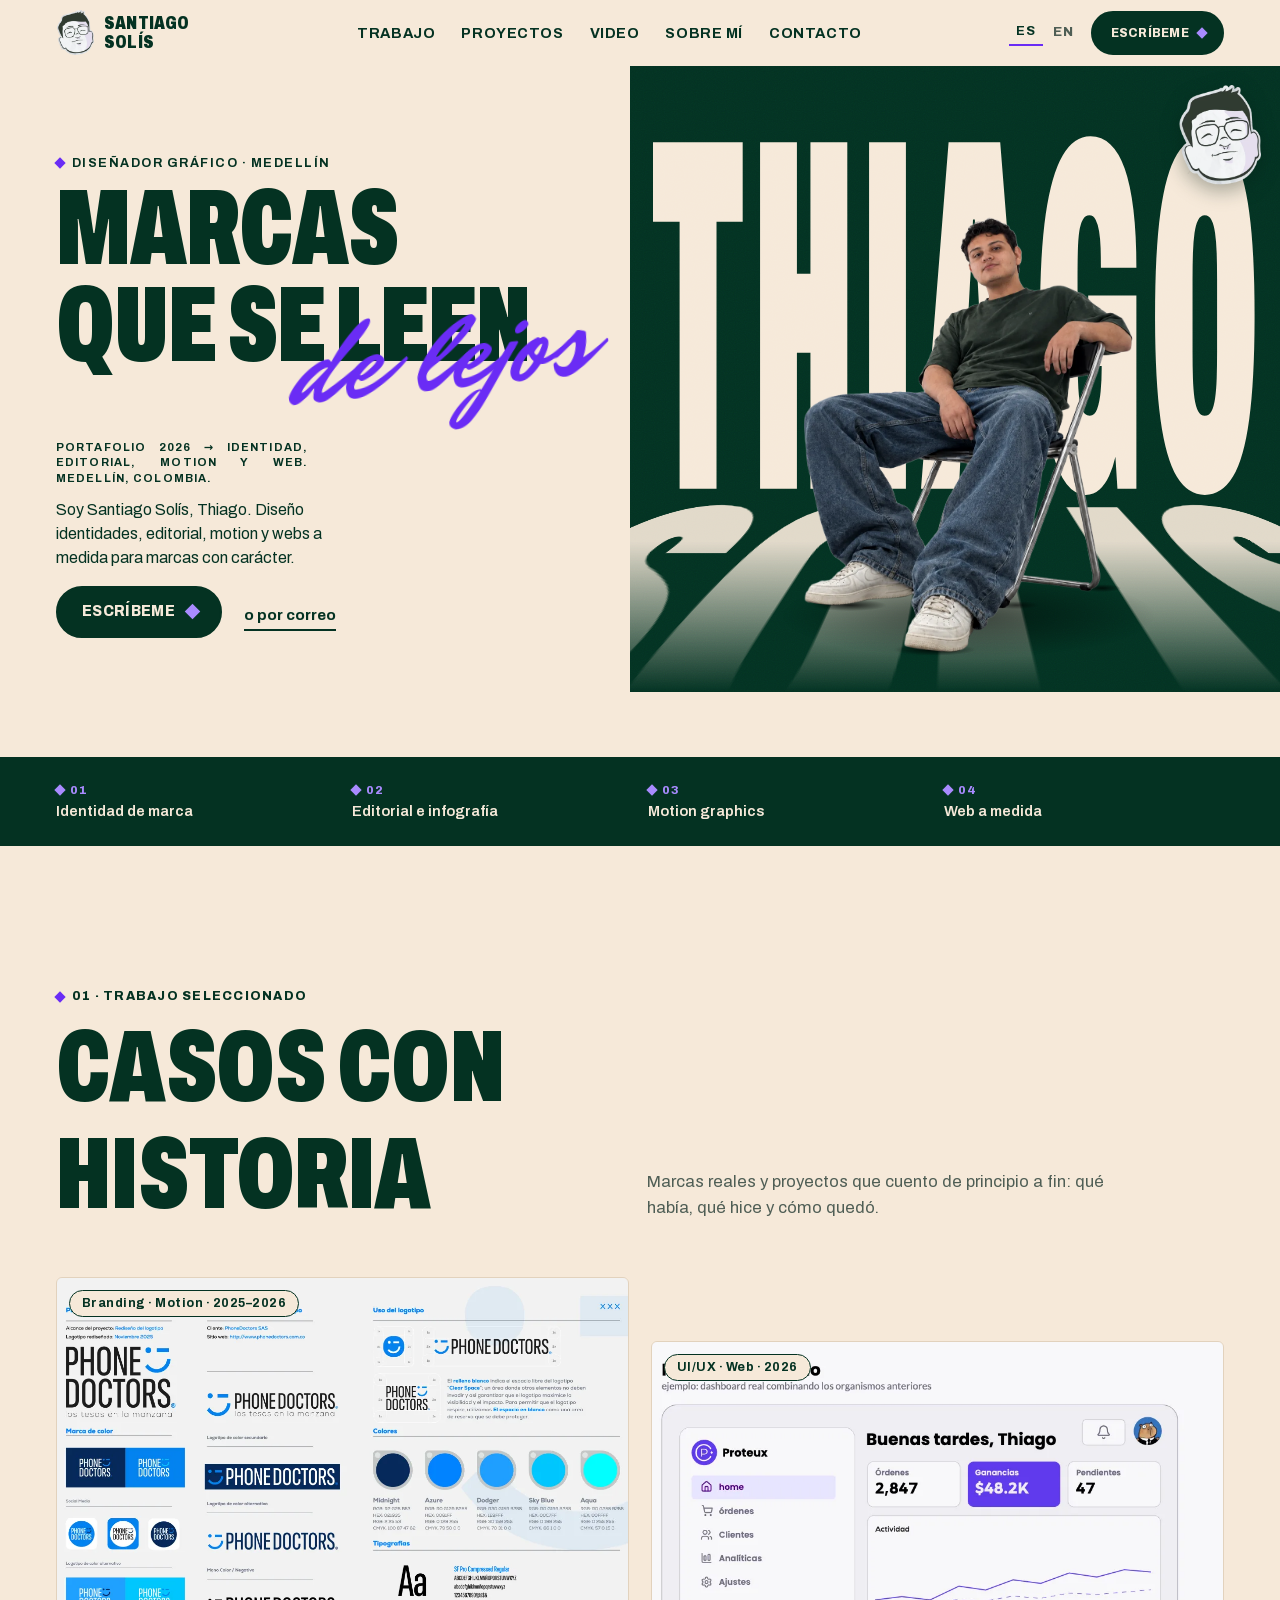
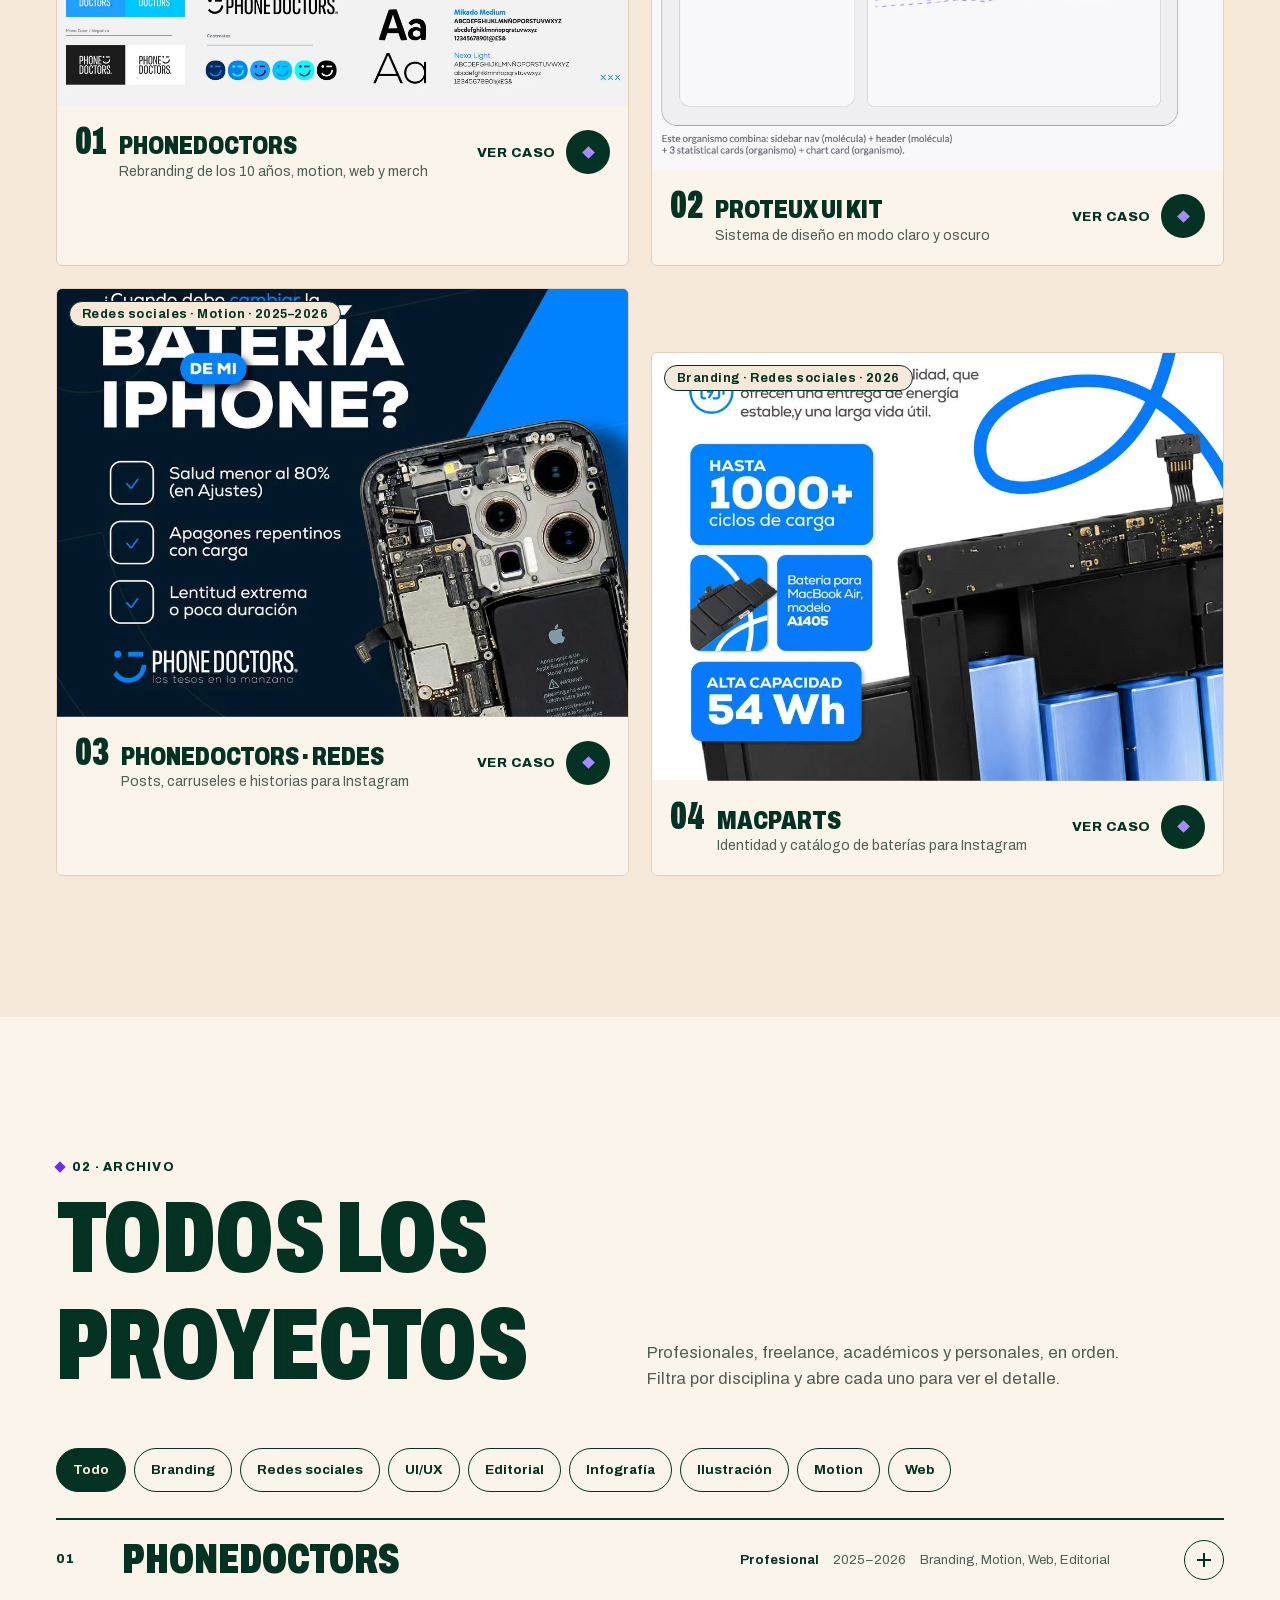
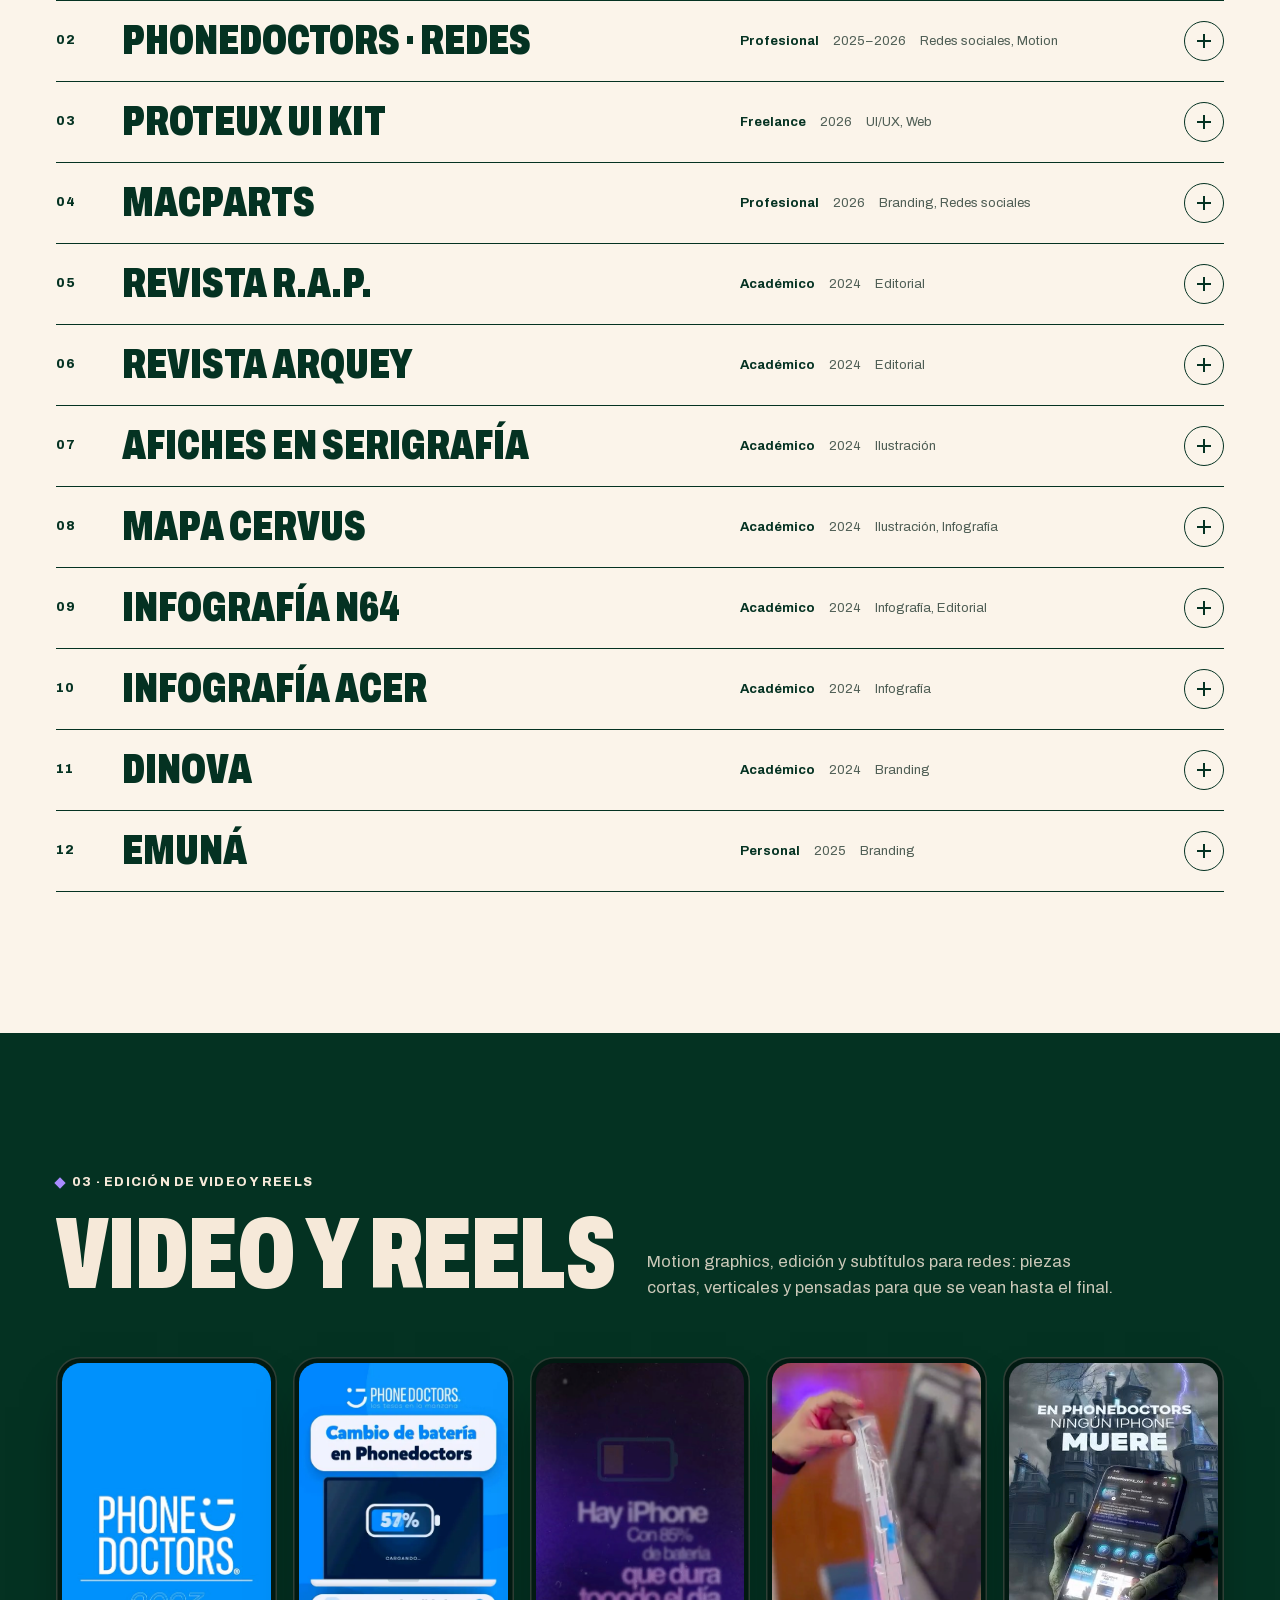
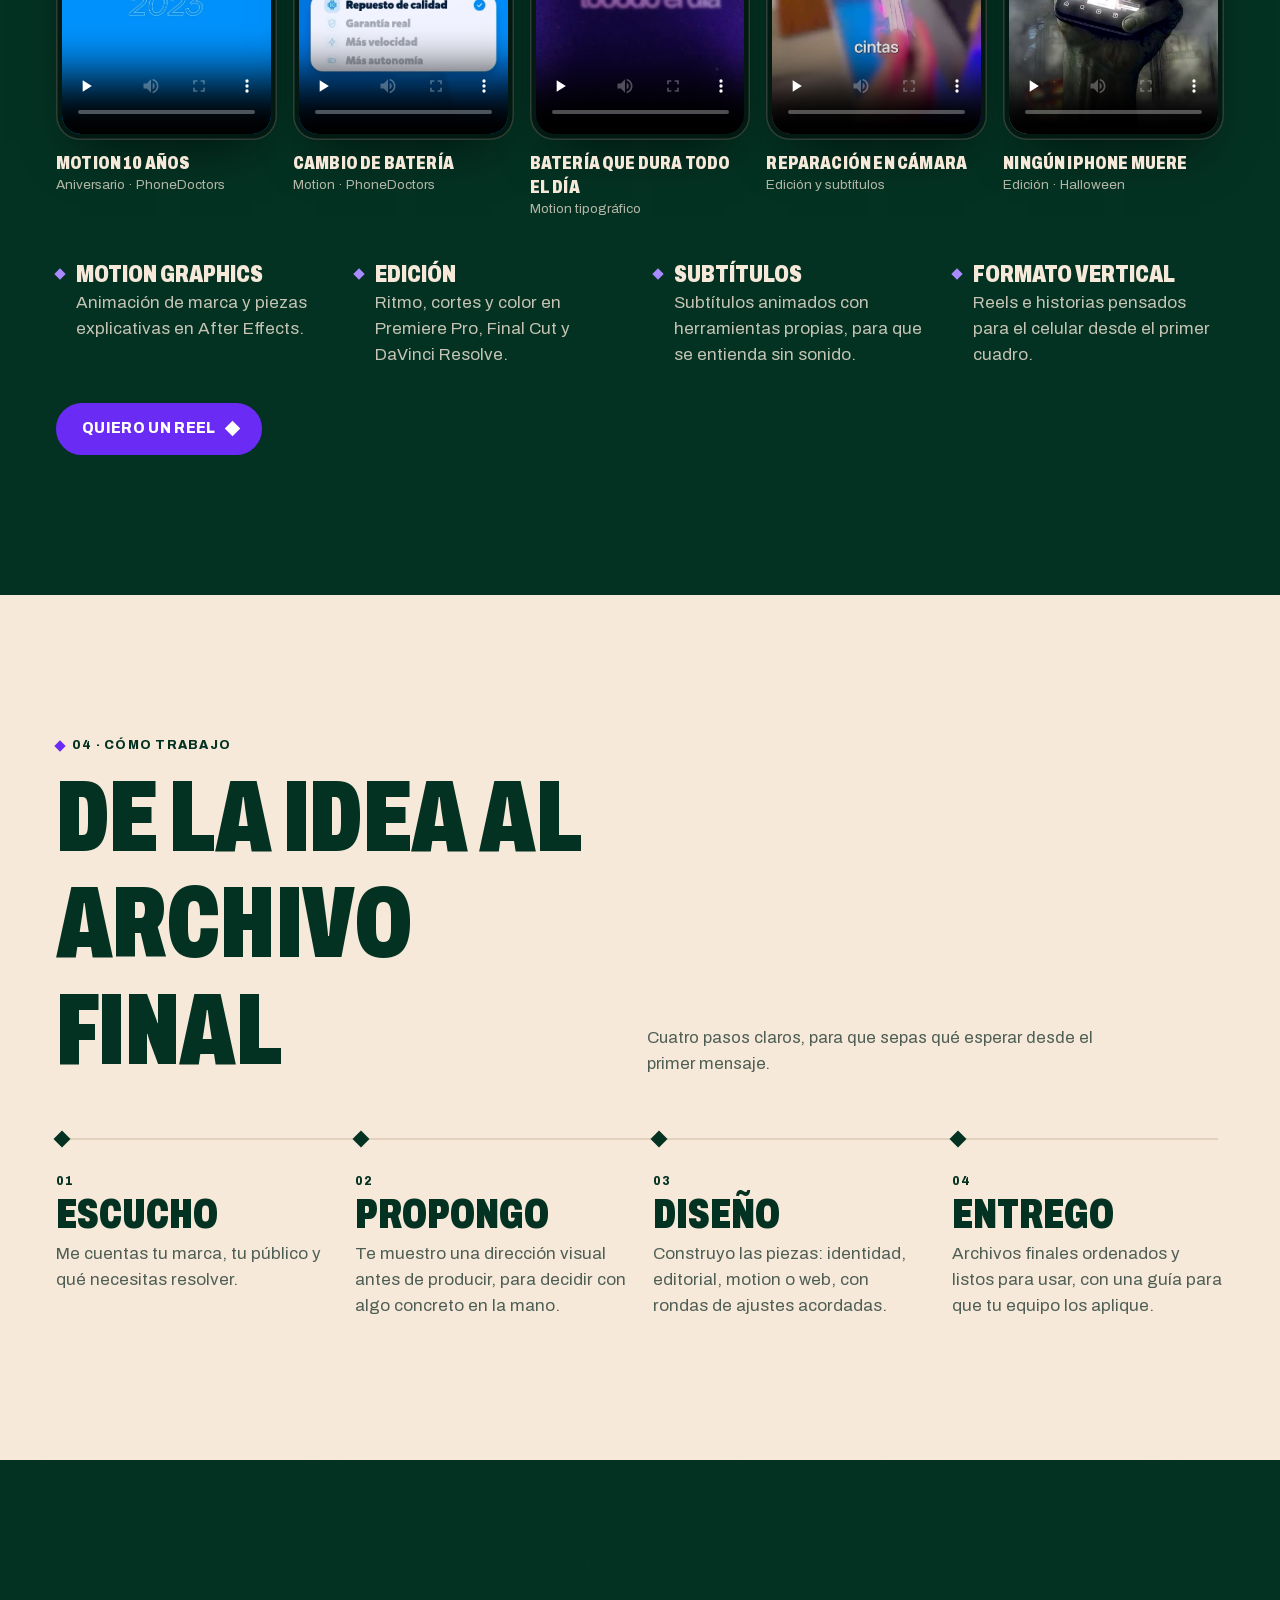
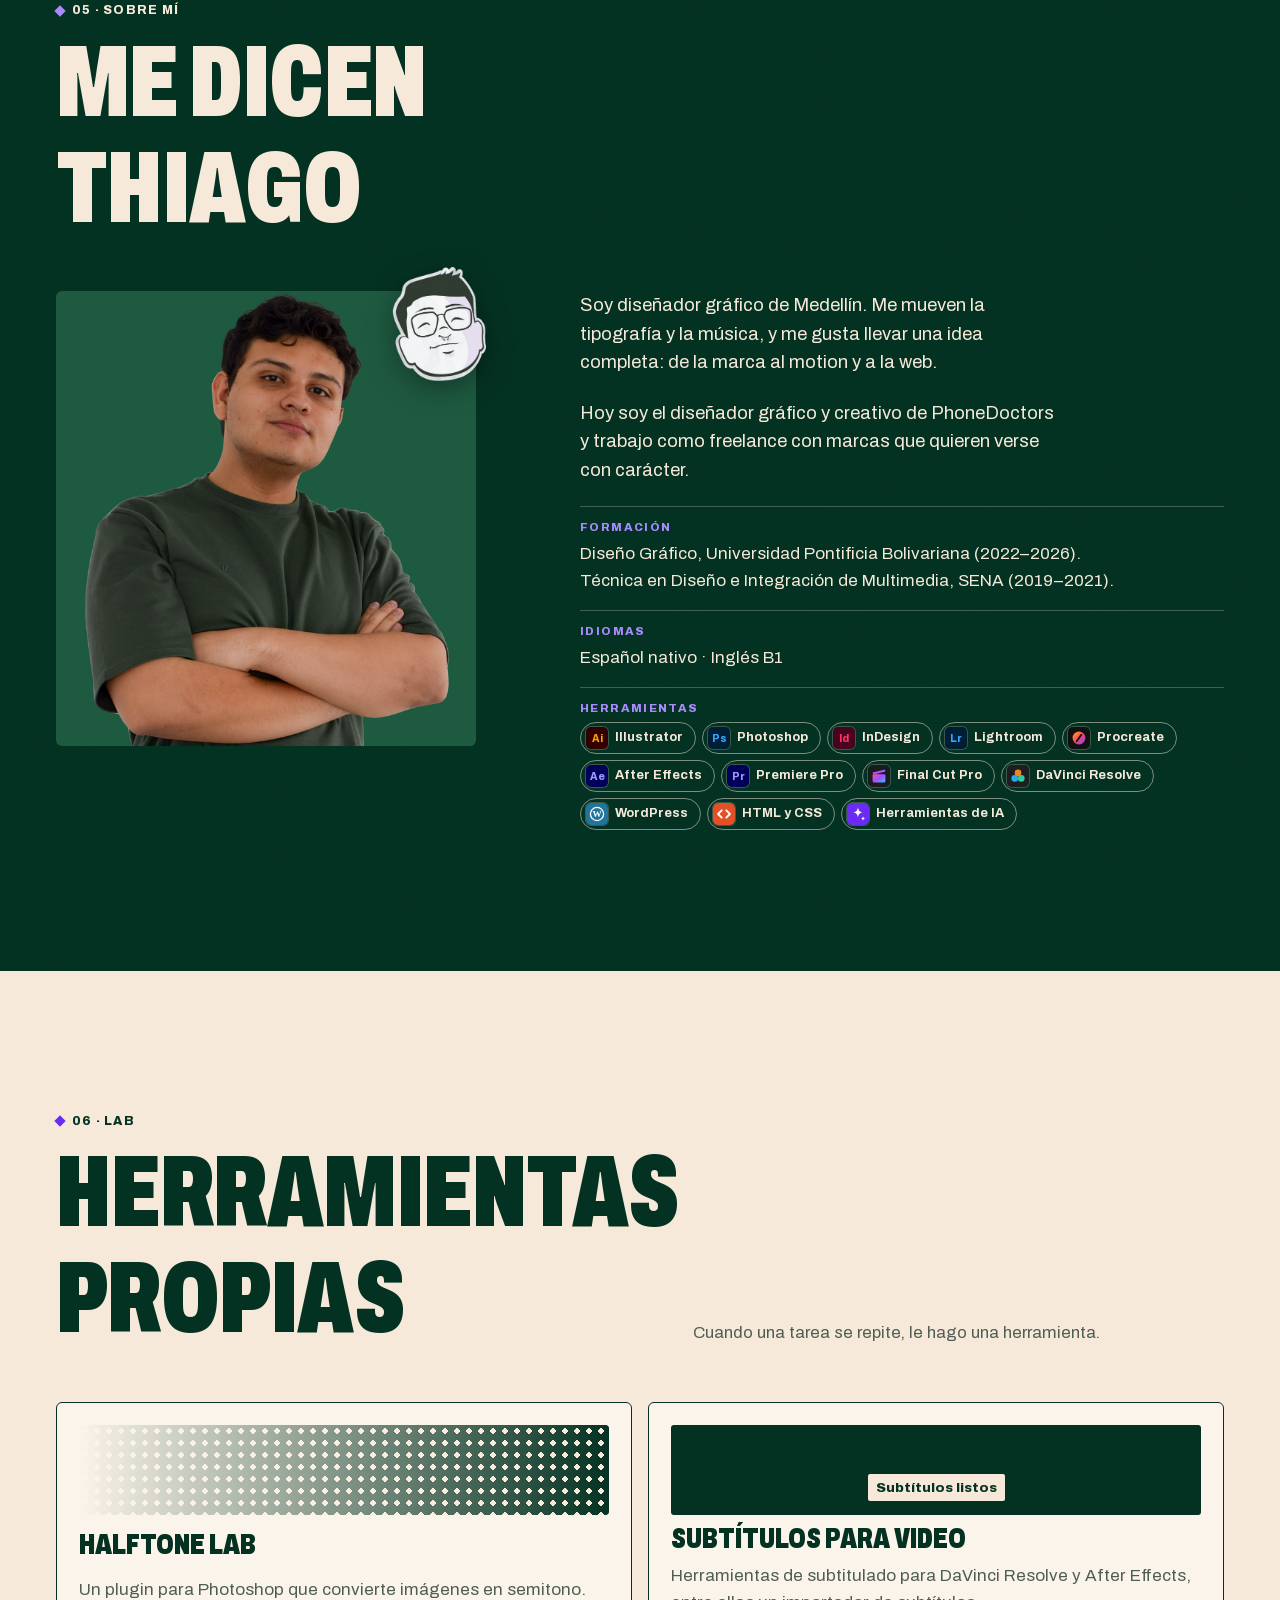
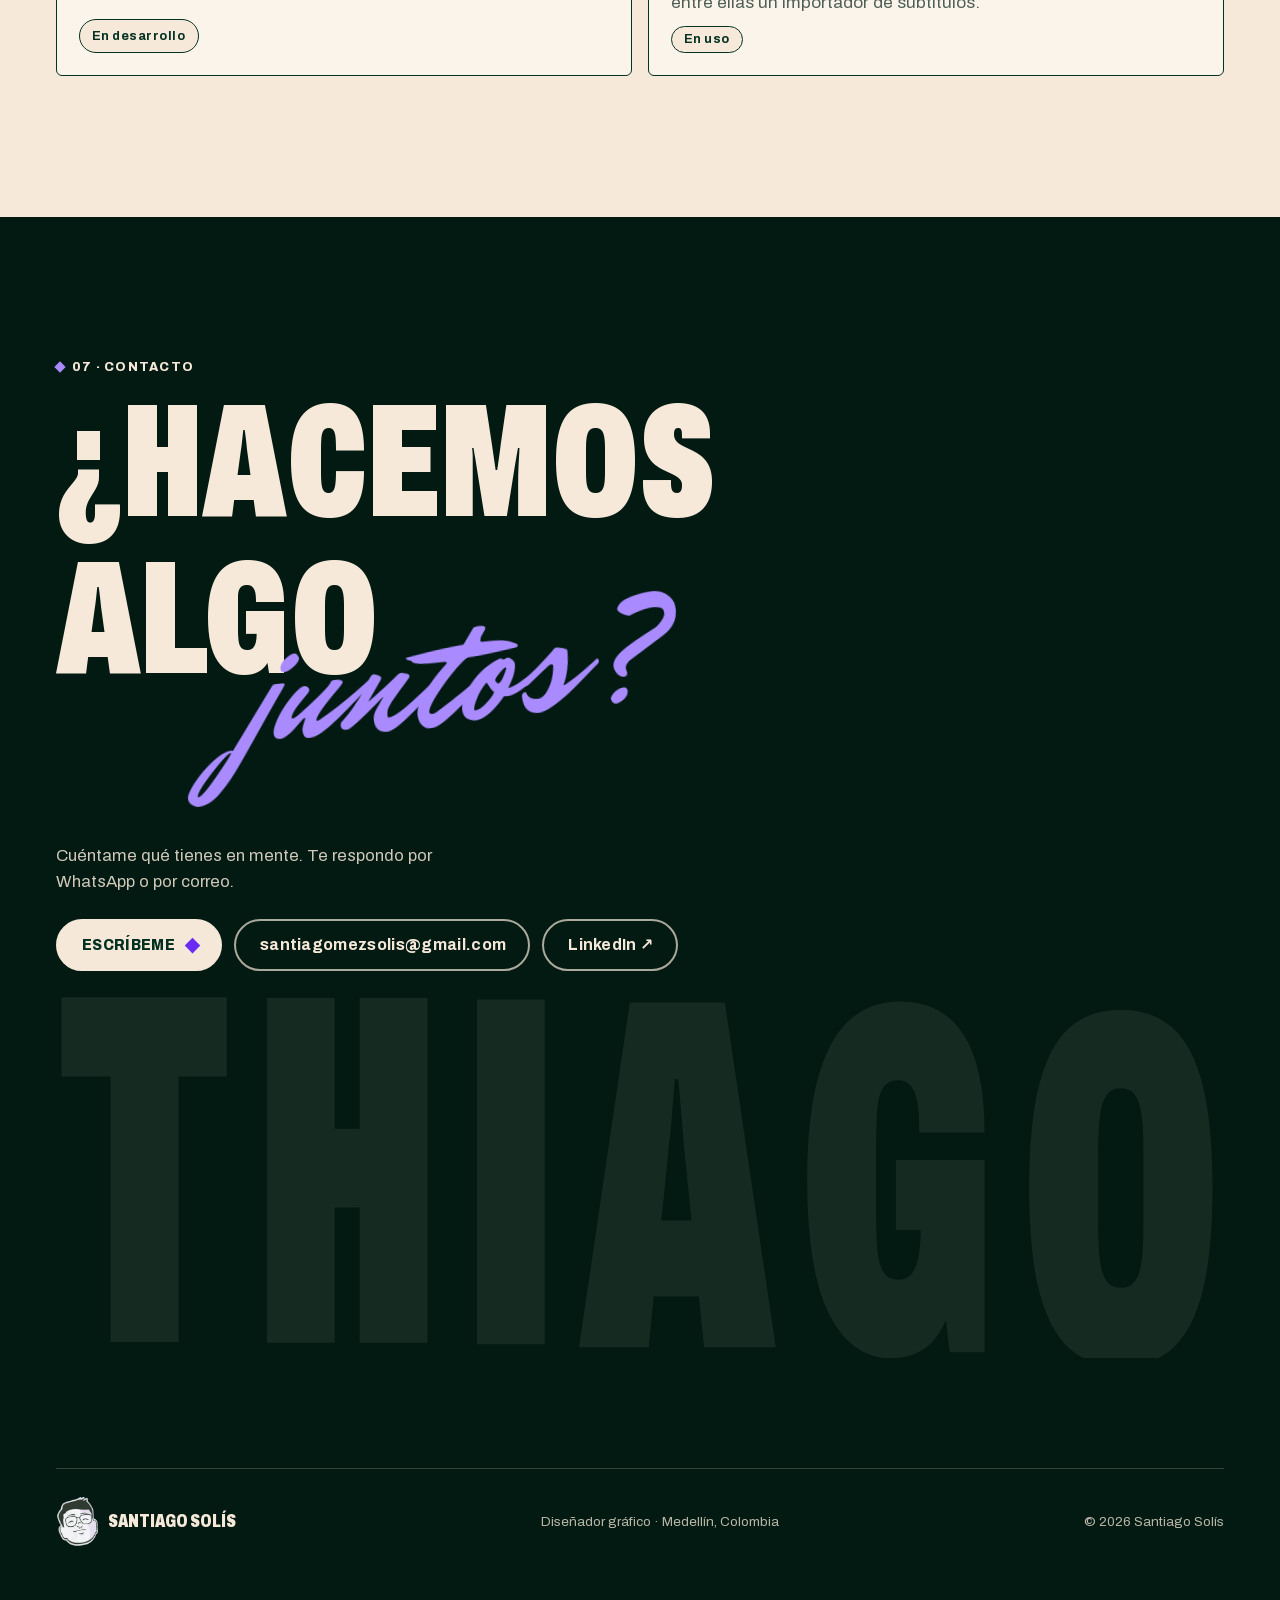
==== commit 72b497c0: "Contar clics en WhatsApp, correo y LinkedIn Co-Authored-By: Claude Opus 5.5 <noreply@anthropic.com>" ====
--- a/index.html
+++ b/index.html
@@ -26,7 +26,7 @@
 <link rel="apple-touch-icon" href="img/apple-touch-icon.png">
 <link rel="preload" href="fonts/archivo-var-latin.woff2" as="font" type="font/woff2" crossorigin>
 <link rel="preload" href="fonts/mr-dafoe-latin.woff2" as="font" type="font/woff2" crossorigin>
-<link rel="stylesheet" href="css/estilos.css?v=20261023e">
+<link rel="stylesheet" href="css/estilos.css?v=20261024a">
 <script>document.documentElement.className=document.documentElement.className.replace('no-js','js');</script>
 <script type="application/ld+json">
 {"@context":"https://schema.org","@type":"Person","name":"Santiago Solís","alternateName":"Thiago","jobTitle":"Diseñador gráfico","email":"mailto:santiagomezsolis@gmail.com","address":{"@type":"PostalAddress","addressLocality":"Medellín","addressCountry":"CO"},"sameAs":["https://www.linkedin.com/in/santiago-solis-714525398/"],"alumniOf":[{"@type":"CollegeOrUniversity","name":"Universidad Pontificia Bolivariana"},{"@type":"EducationalOrganization","name":"SENA"}]}
@@ -682,7 +682,7 @@
 <script src="vendor/ScrollTrigger.min.js" defer></script>
 <script src="vendor/SplitText.min.js" defer></script>
 <script src="vendor/lenis.min.js" defer></script>
-<script src="js/main.js?v=20261023e" defer></script>
+<script src="js/main.js?v=20261024a" defer></script>
 <!-- Contador de visitas (GoatCounter: sin cookies). Panel: https://solisthiago.goatcounter.com -->
 <script data-goatcounter="https://solisthiago.goatcounter.com/count" async src="https://gc.zgo.at/count.js"></script>
 </body>
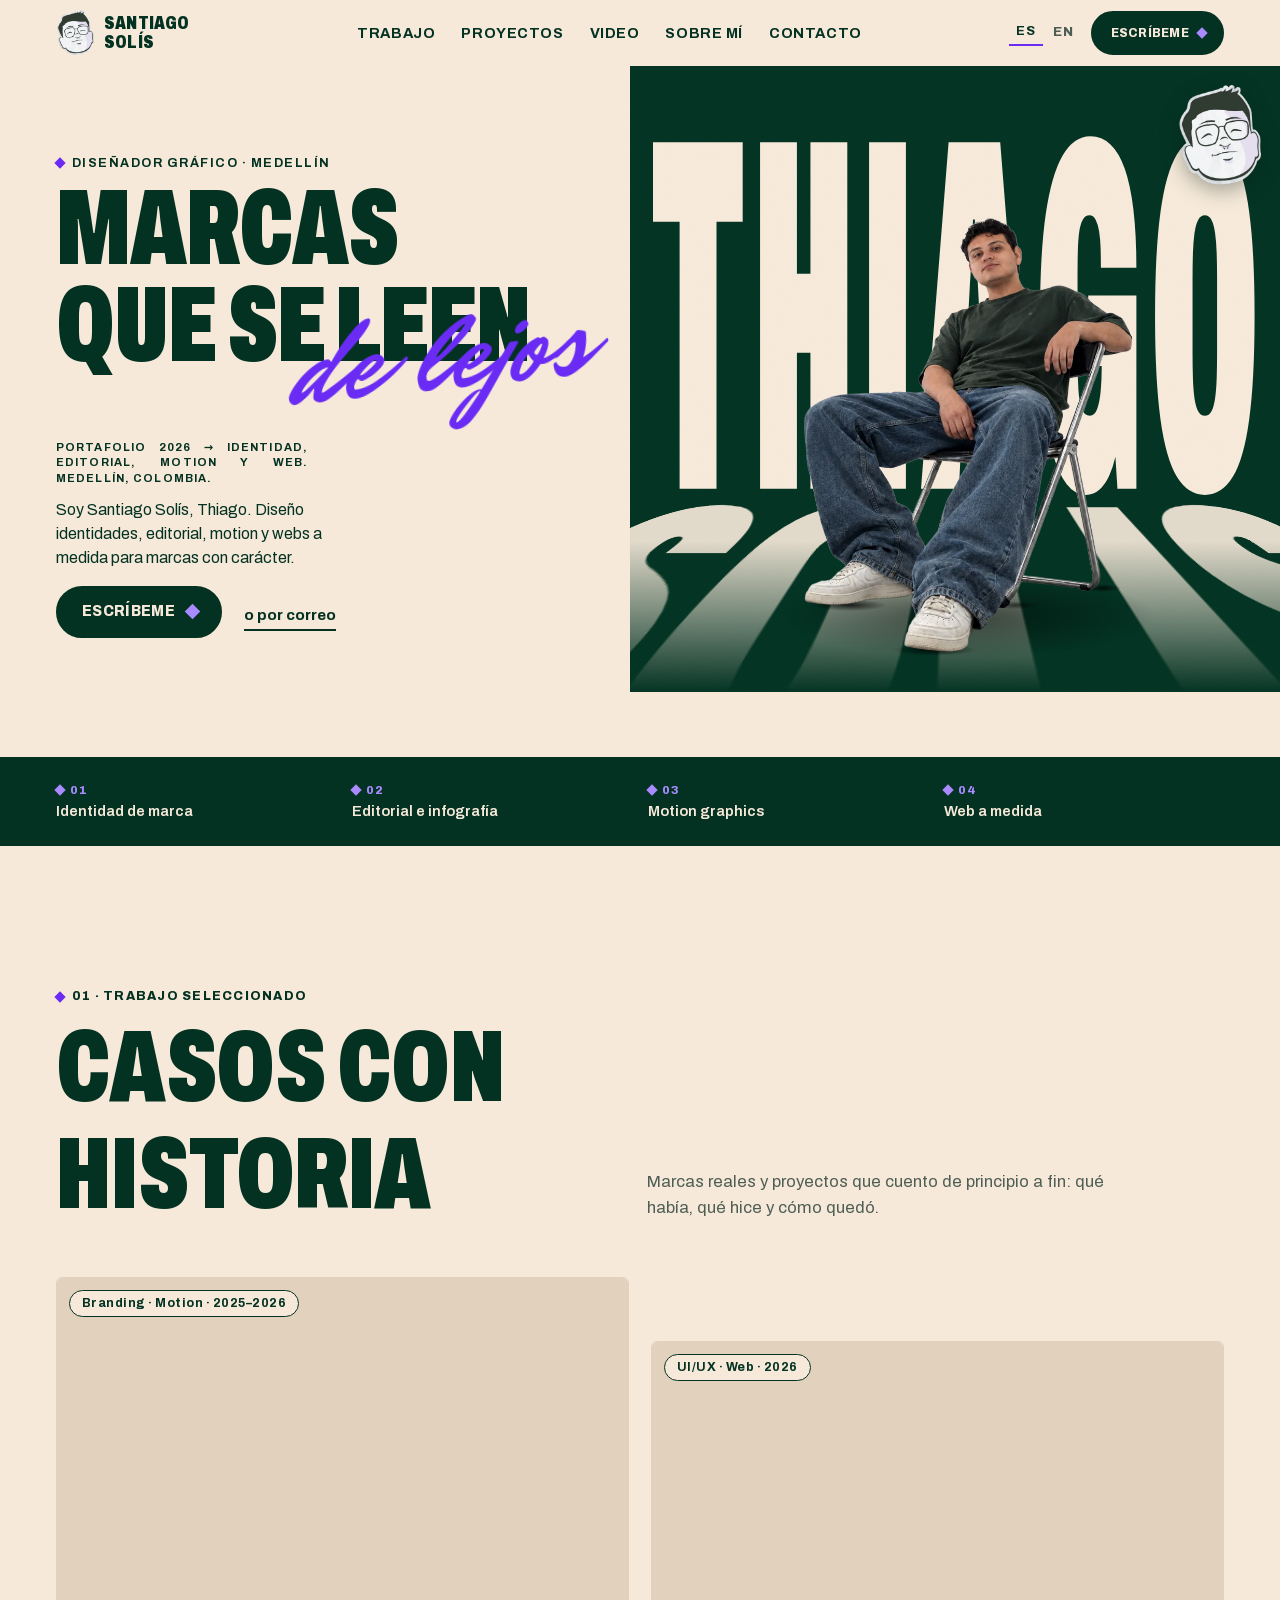
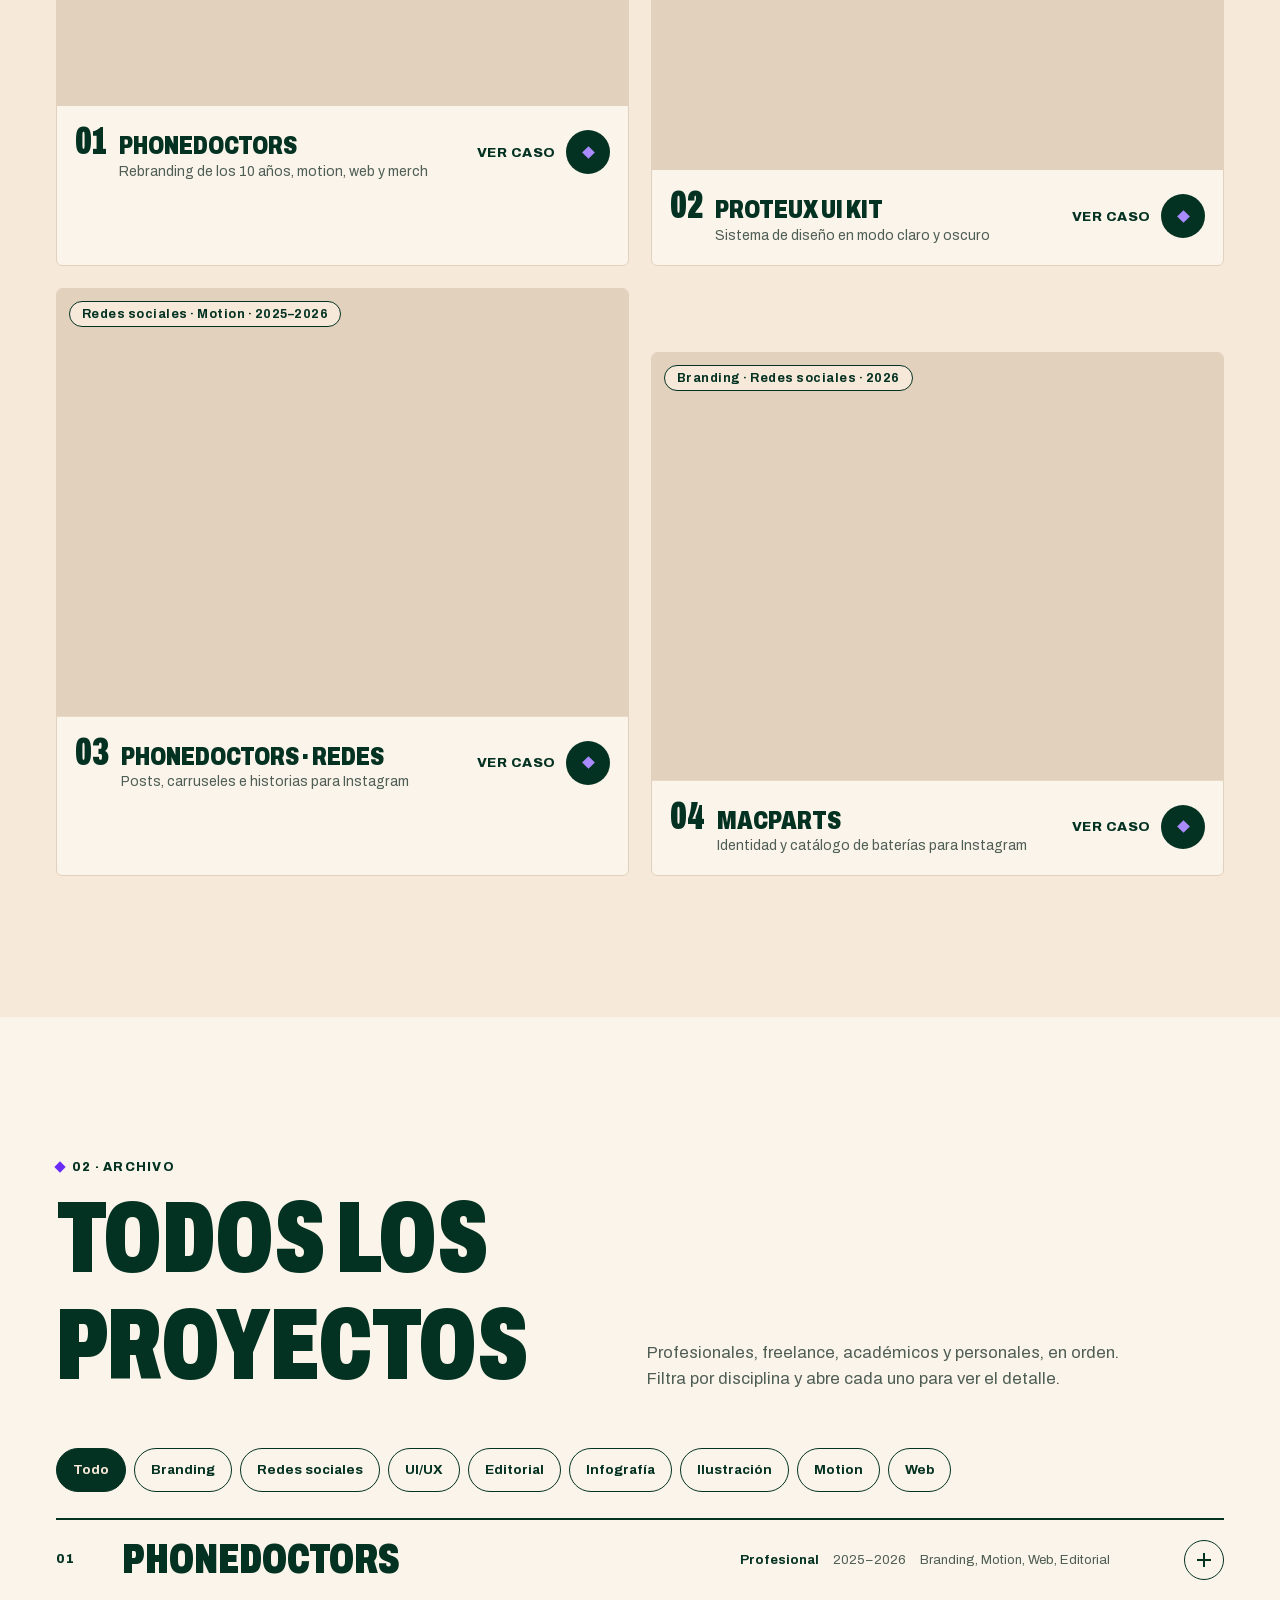
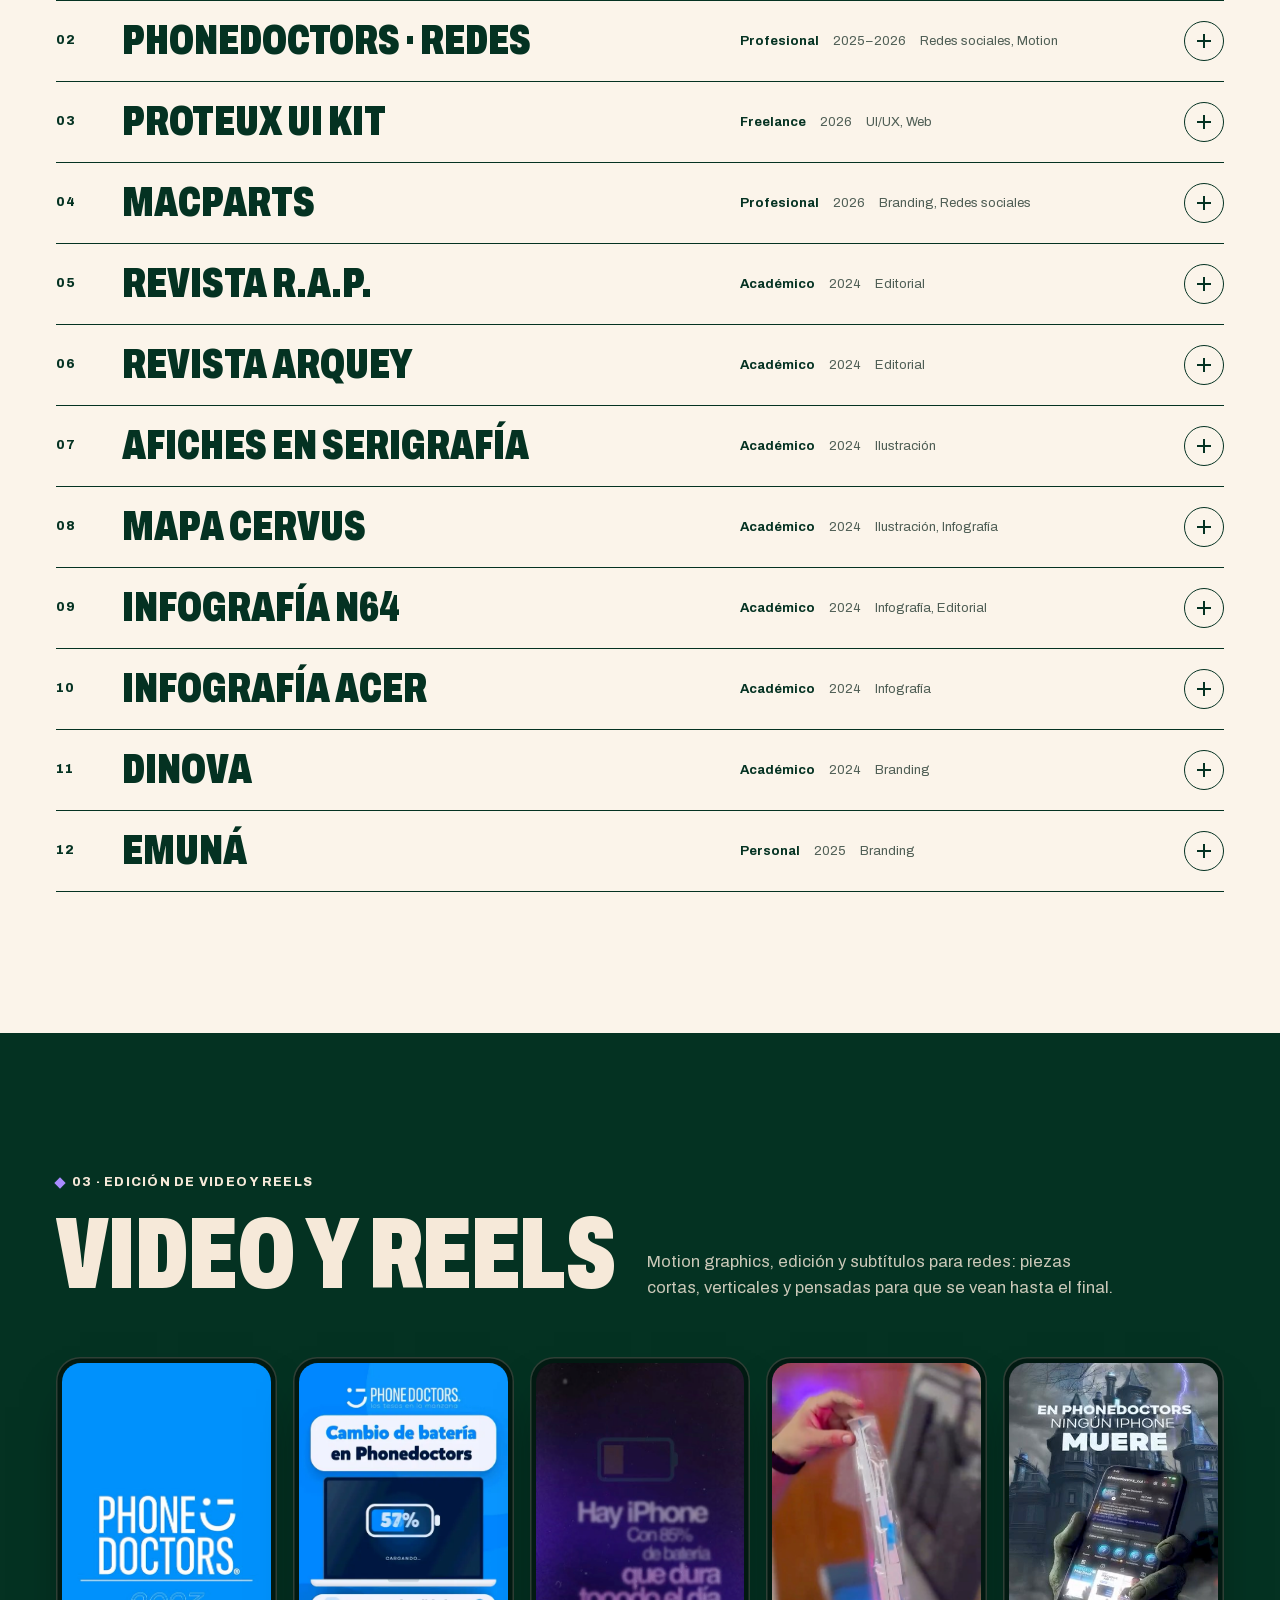
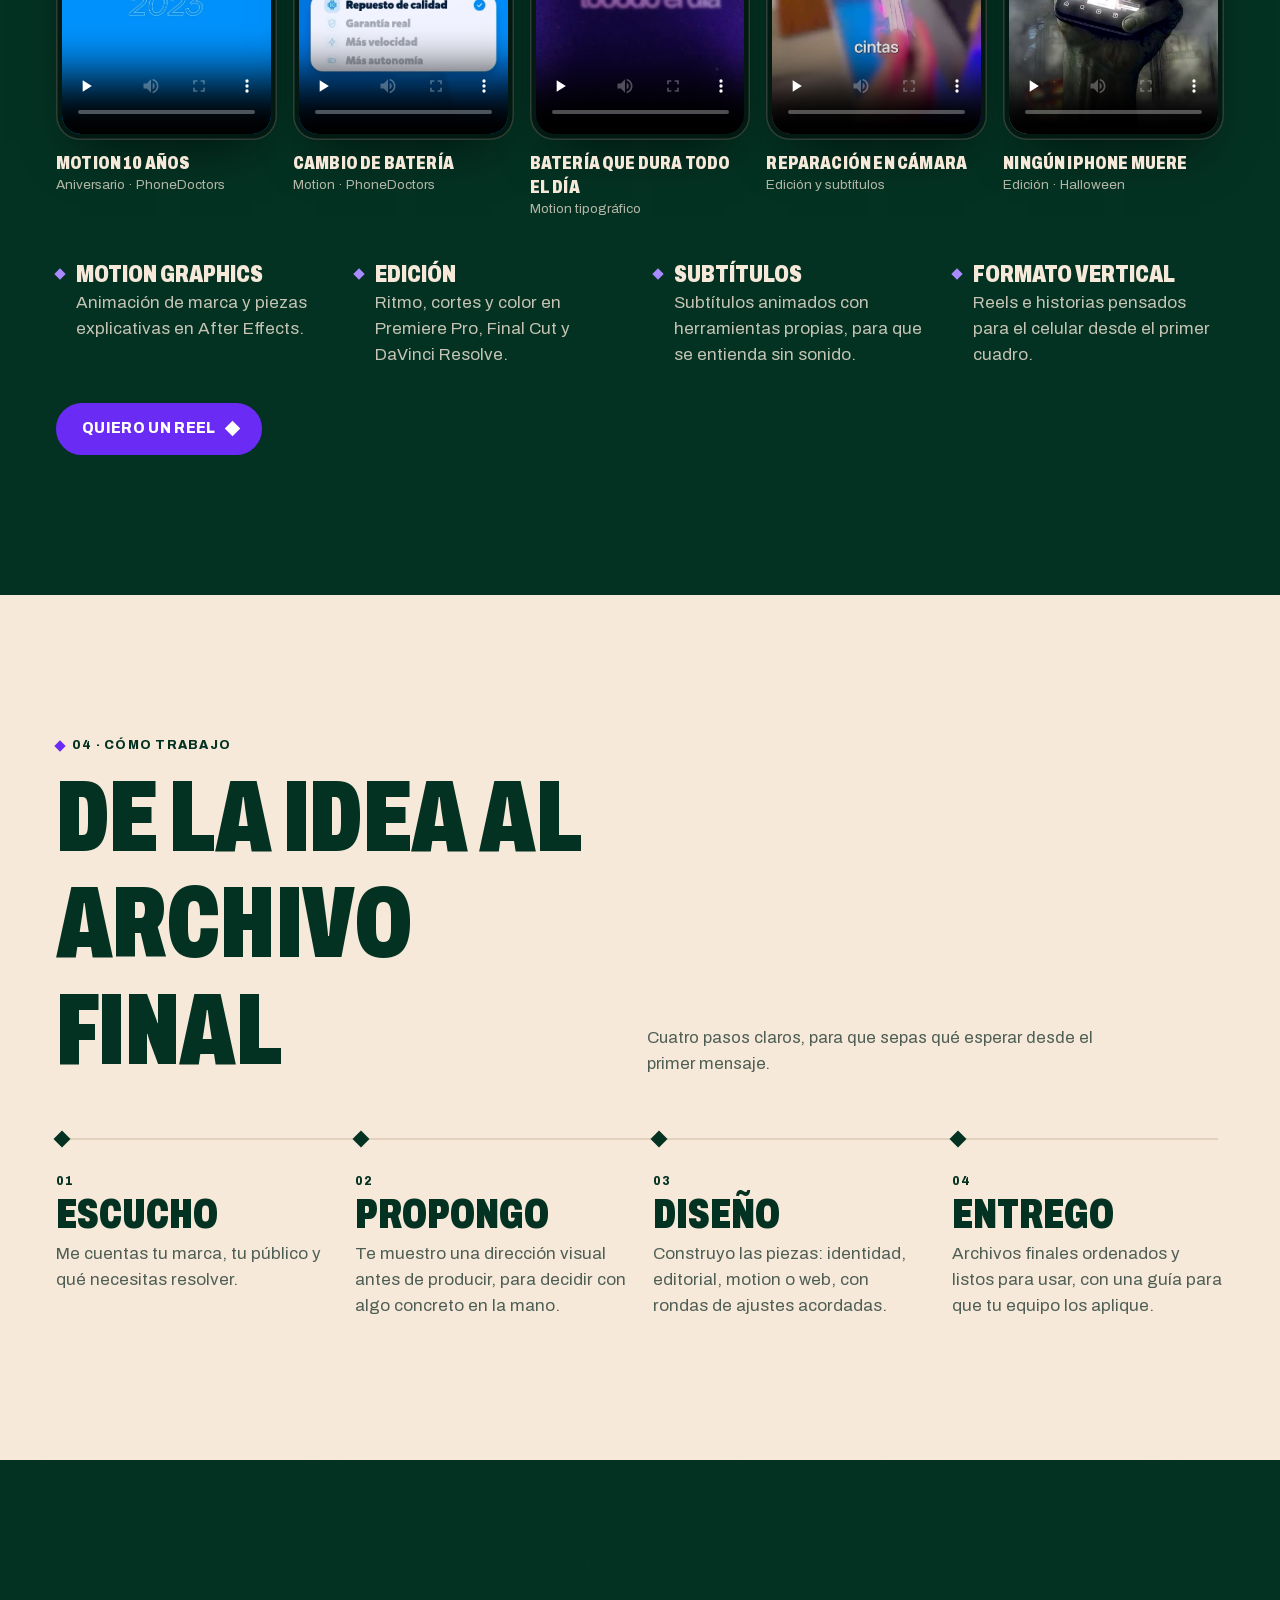
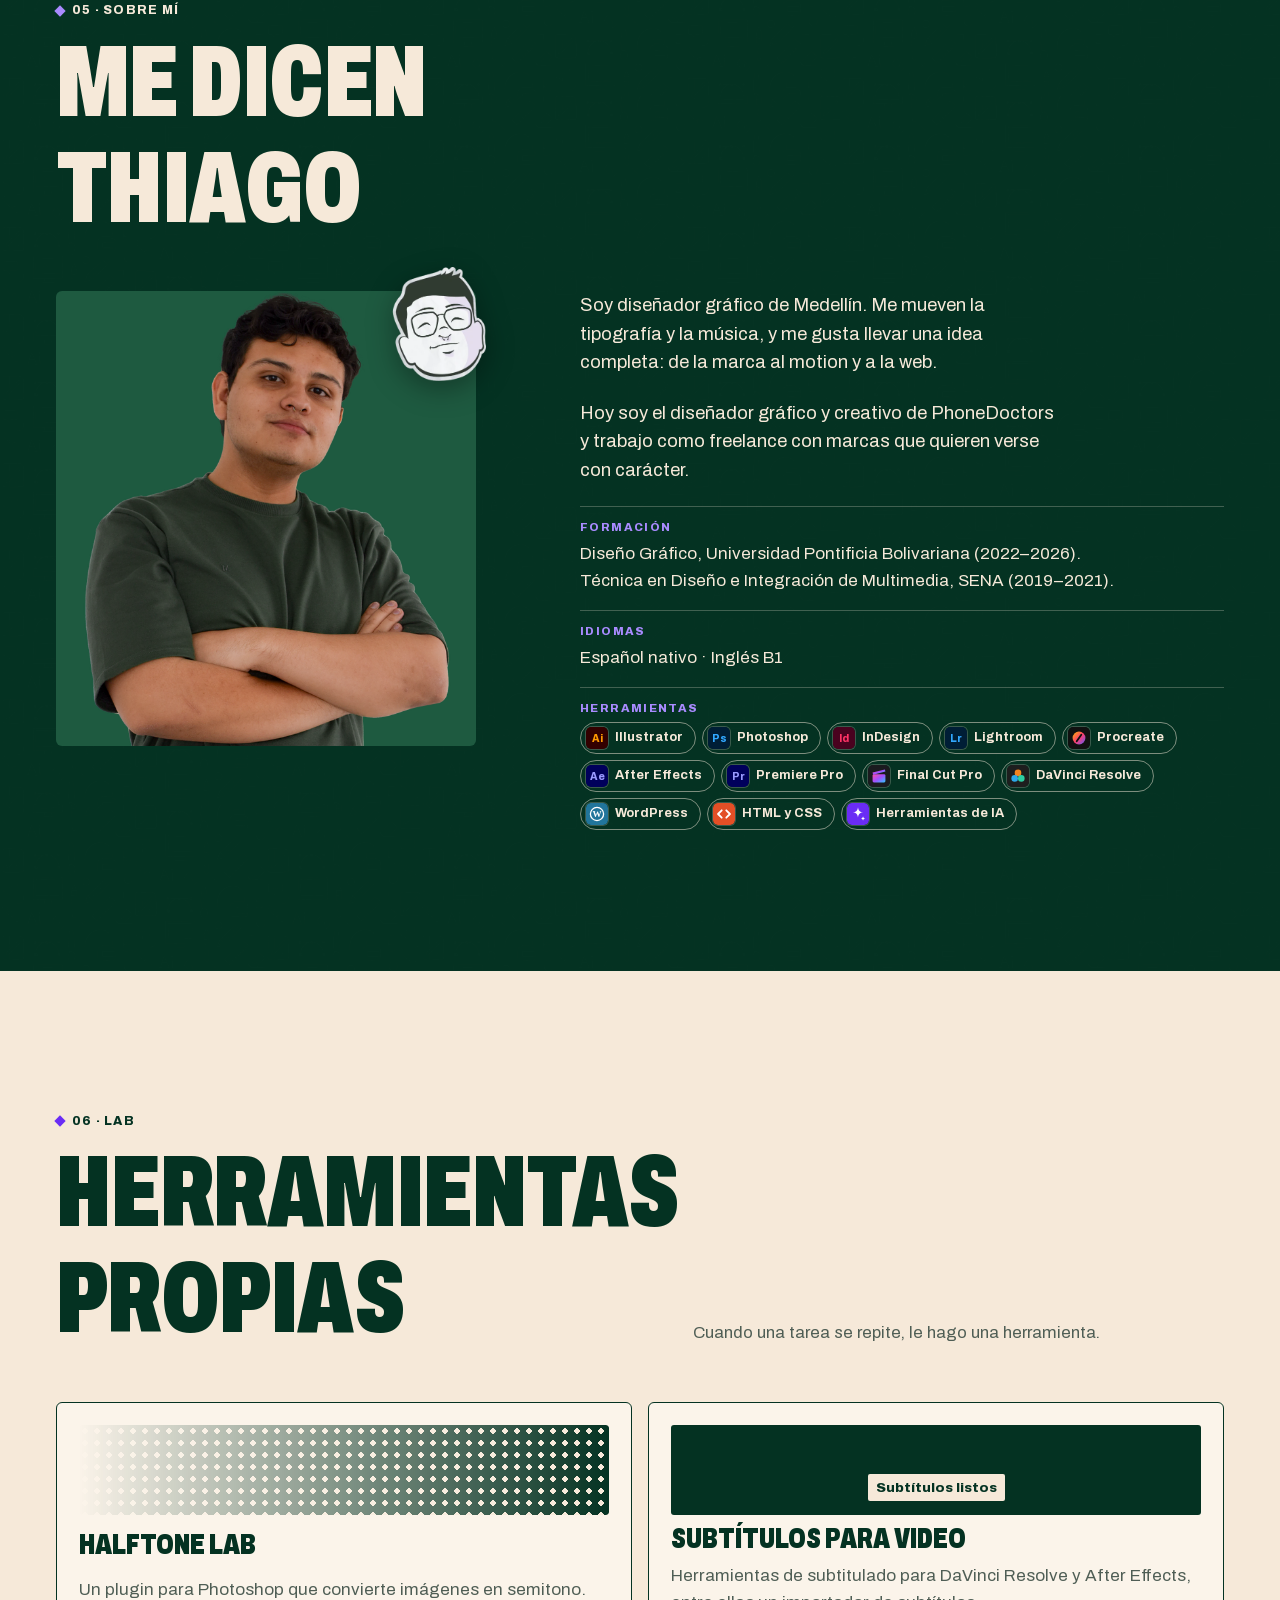
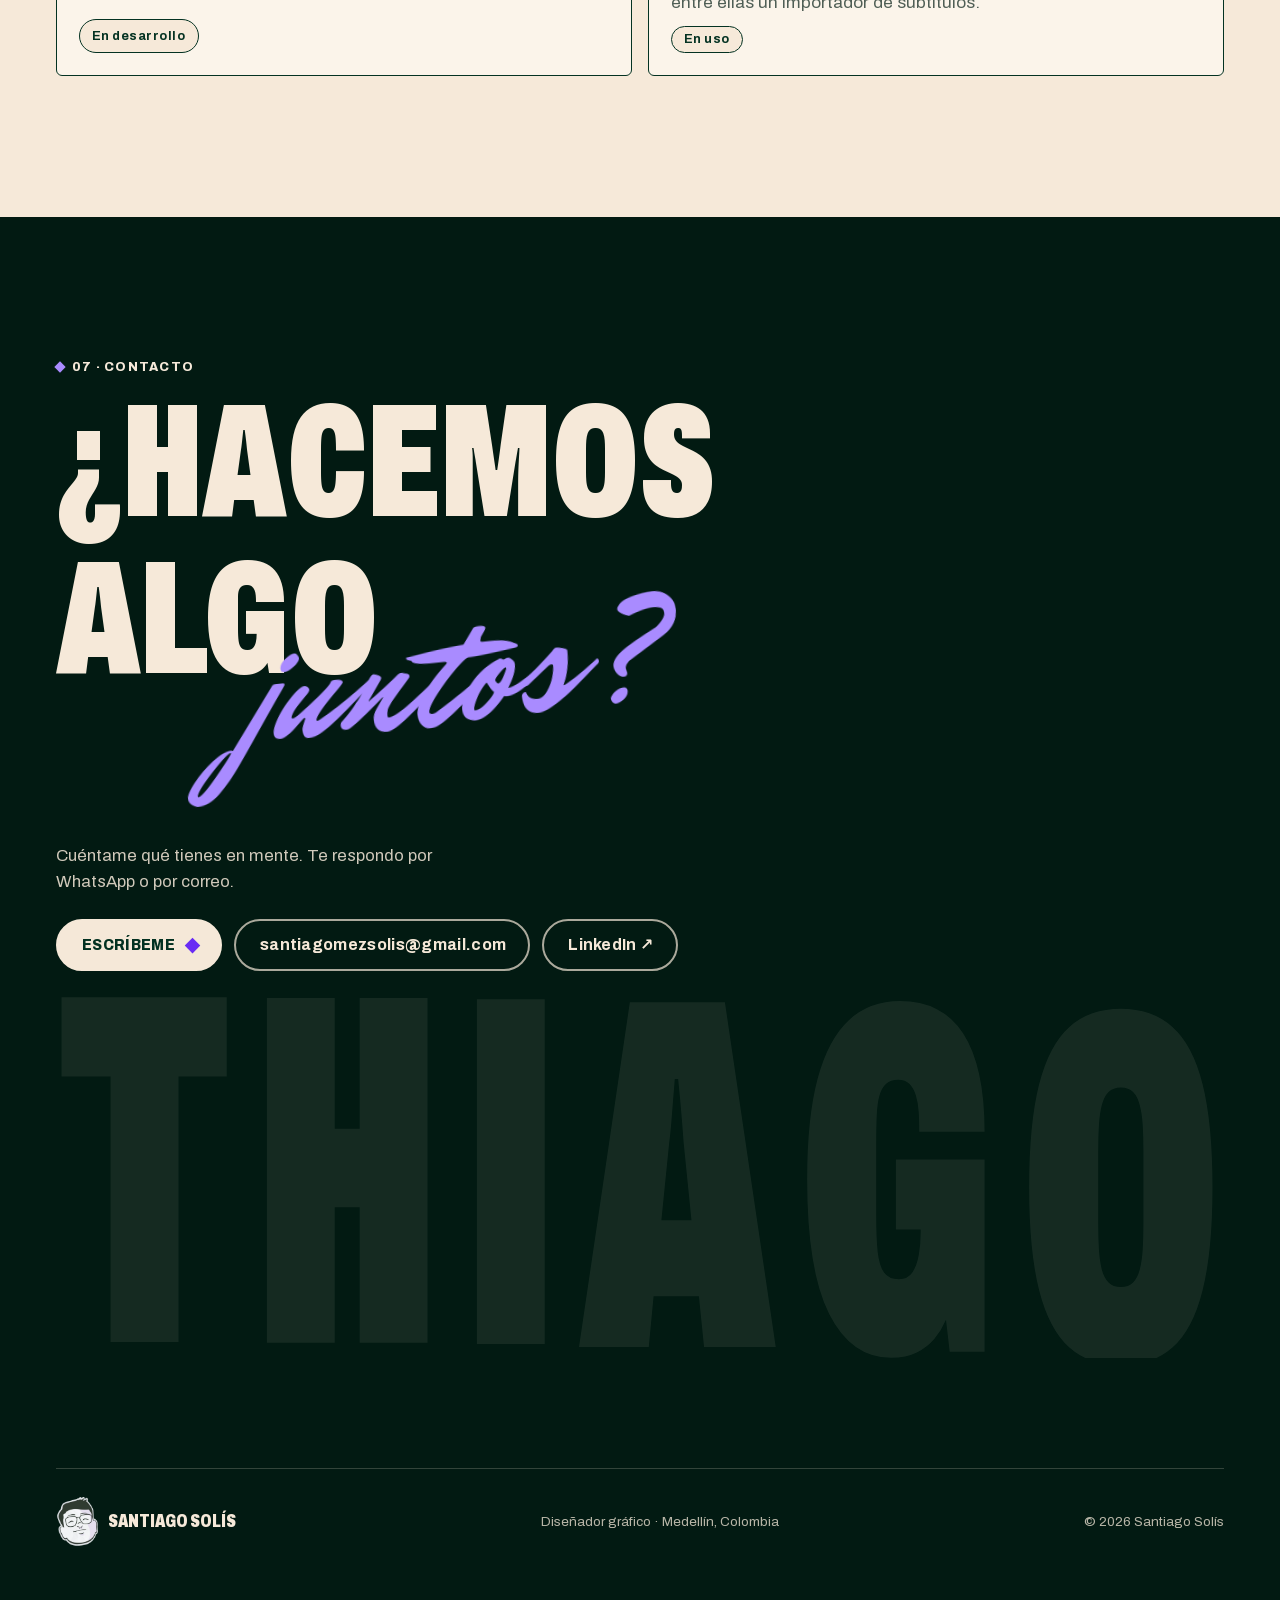
==== commit 159d9676: "R.A.P.: mockup animado del libro pasando páginas Co-Authored-By: Claude Opus 5.5 <noreply@anthropic." ====
--- a/index.html
+++ b/index.html
@@ -345,6 +345,7 @@
           </div>
           <div class="galeria" data-lenis-prevent tabindex="0" aria-label="Imágenes de Revista R.A.P.">
             <figure><picture><source media="(min-width:700px)" srcset="img/proyectos/rap-1-1200.webp"><img src="img/proyectos/rap-1-640.webp" width="1200" height="987" alt="Revista R.A.P. abierta en el artículo de Oblivion Mighty Trash" loading="lazy" decoding="async"></picture><figcaption>Revista R.A.P. abierta en el artículo de Oblivion Mighty Trash</figcaption></figure>
+            <figure class="video"><video src="img/proyectos/rap-v1.mp4" poster="img/proyectos/rap-v1.webp" width="1200" height="674" muted loop playsinline preload="none" controls data-auto aria-label="El libro completo pasando páginas: 16 páginas en un mockup animado"></video><figcaption>El libro completo pasando páginas: 16 páginas en un mockup animado</figcaption></figure>
             <figure><picture><source media="(min-width:700px)" srcset="img/proyectos/rap-2-1200.webp"><img src="img/proyectos/rap-2-640.webp" width="1200" height="956" alt="Doble página de la revista" loading="lazy" decoding="async"></picture><figcaption>Doble página de la revista</figcaption></figure>
             <figure class="vertical"><picture><source media="(min-width:700px)" srcset="img/proyectos/rap-3-1200.webp"><img src="img/proyectos/rap-3-640.webp" width="1200" height="1691" alt="Página dedicada a Granuja" loading="lazy" decoding="async"></picture><figcaption>Página dedicada a Granuja</figcaption></figure>
             <figure><picture><source media="(min-width:700px)" srcset="img/proyectos/rap-4-1200.webp"><img src="img/proyectos/rap-4-640.webp" width="1200" height="968" alt="Página dedicada a Luis7Lunes" loading="lazy" decoding="async"></picture><figcaption>Página dedicada a Luis7Lunes</figcaption></figure>
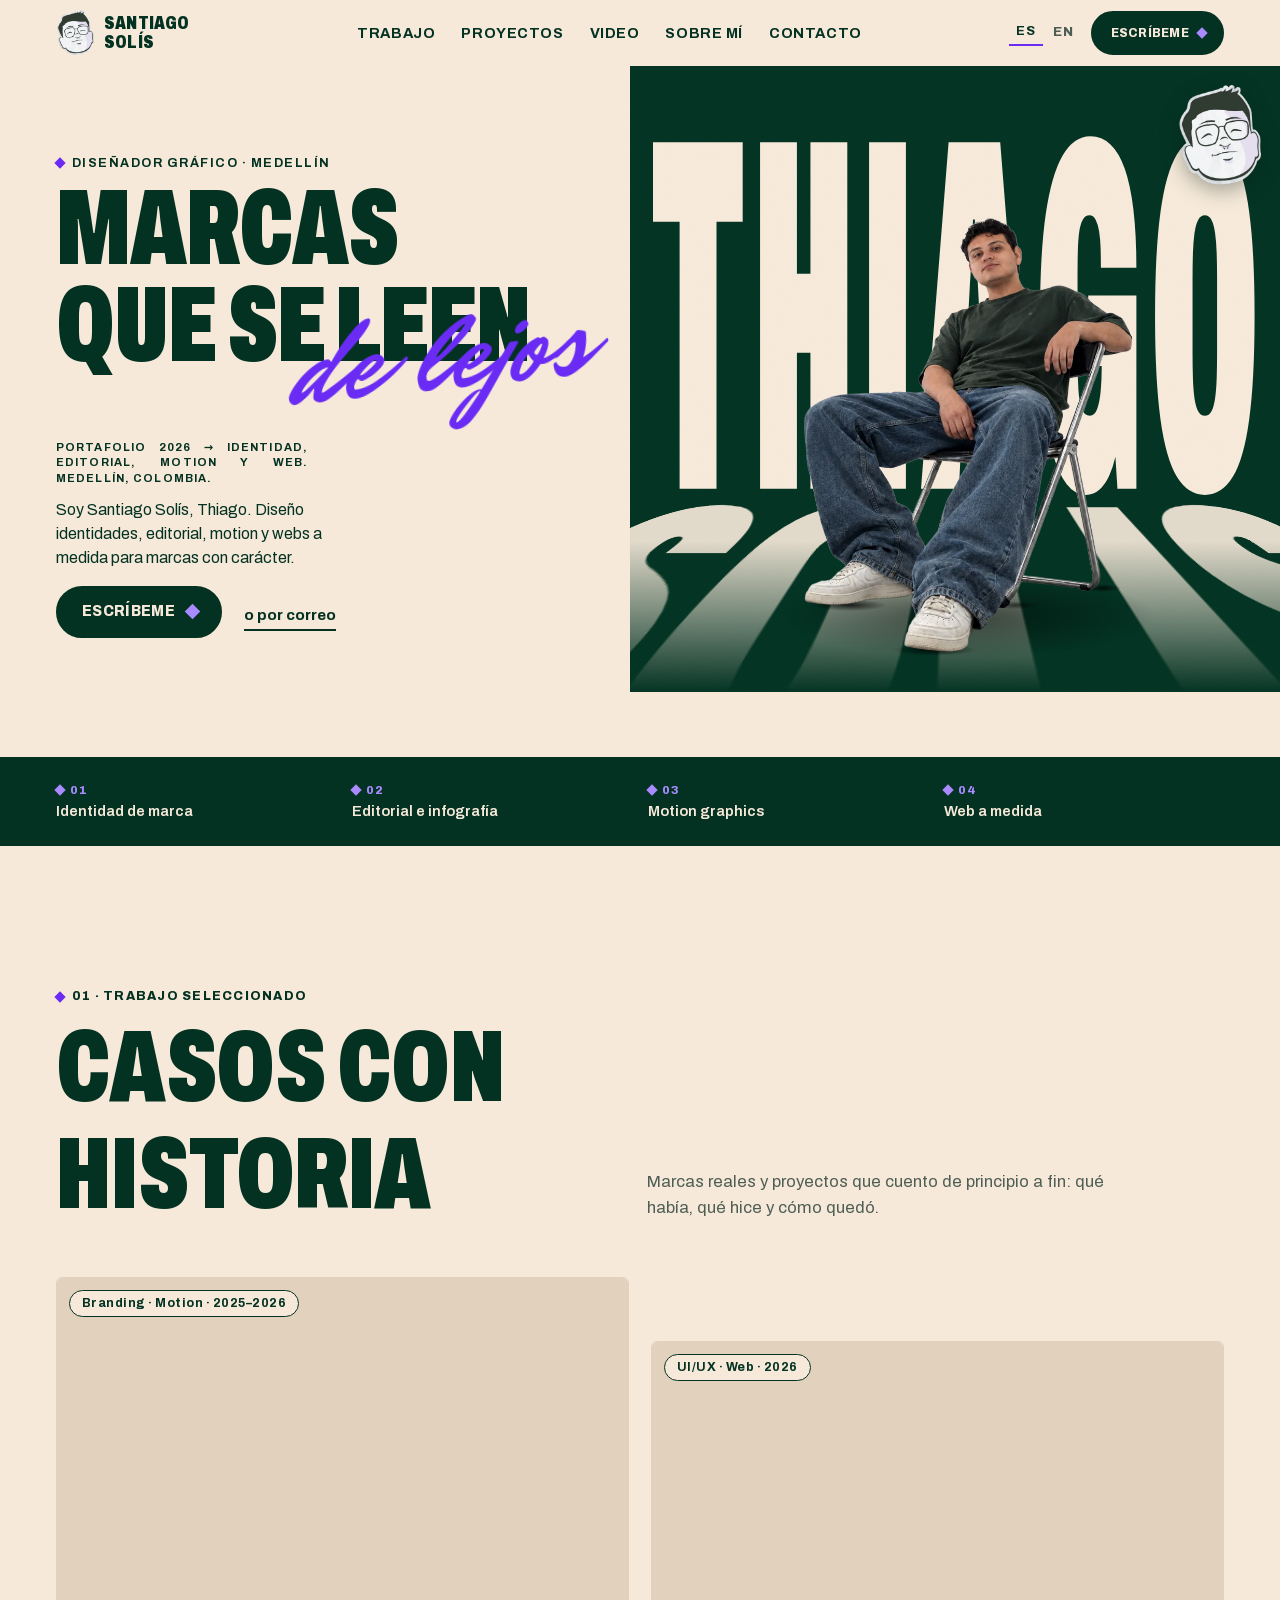
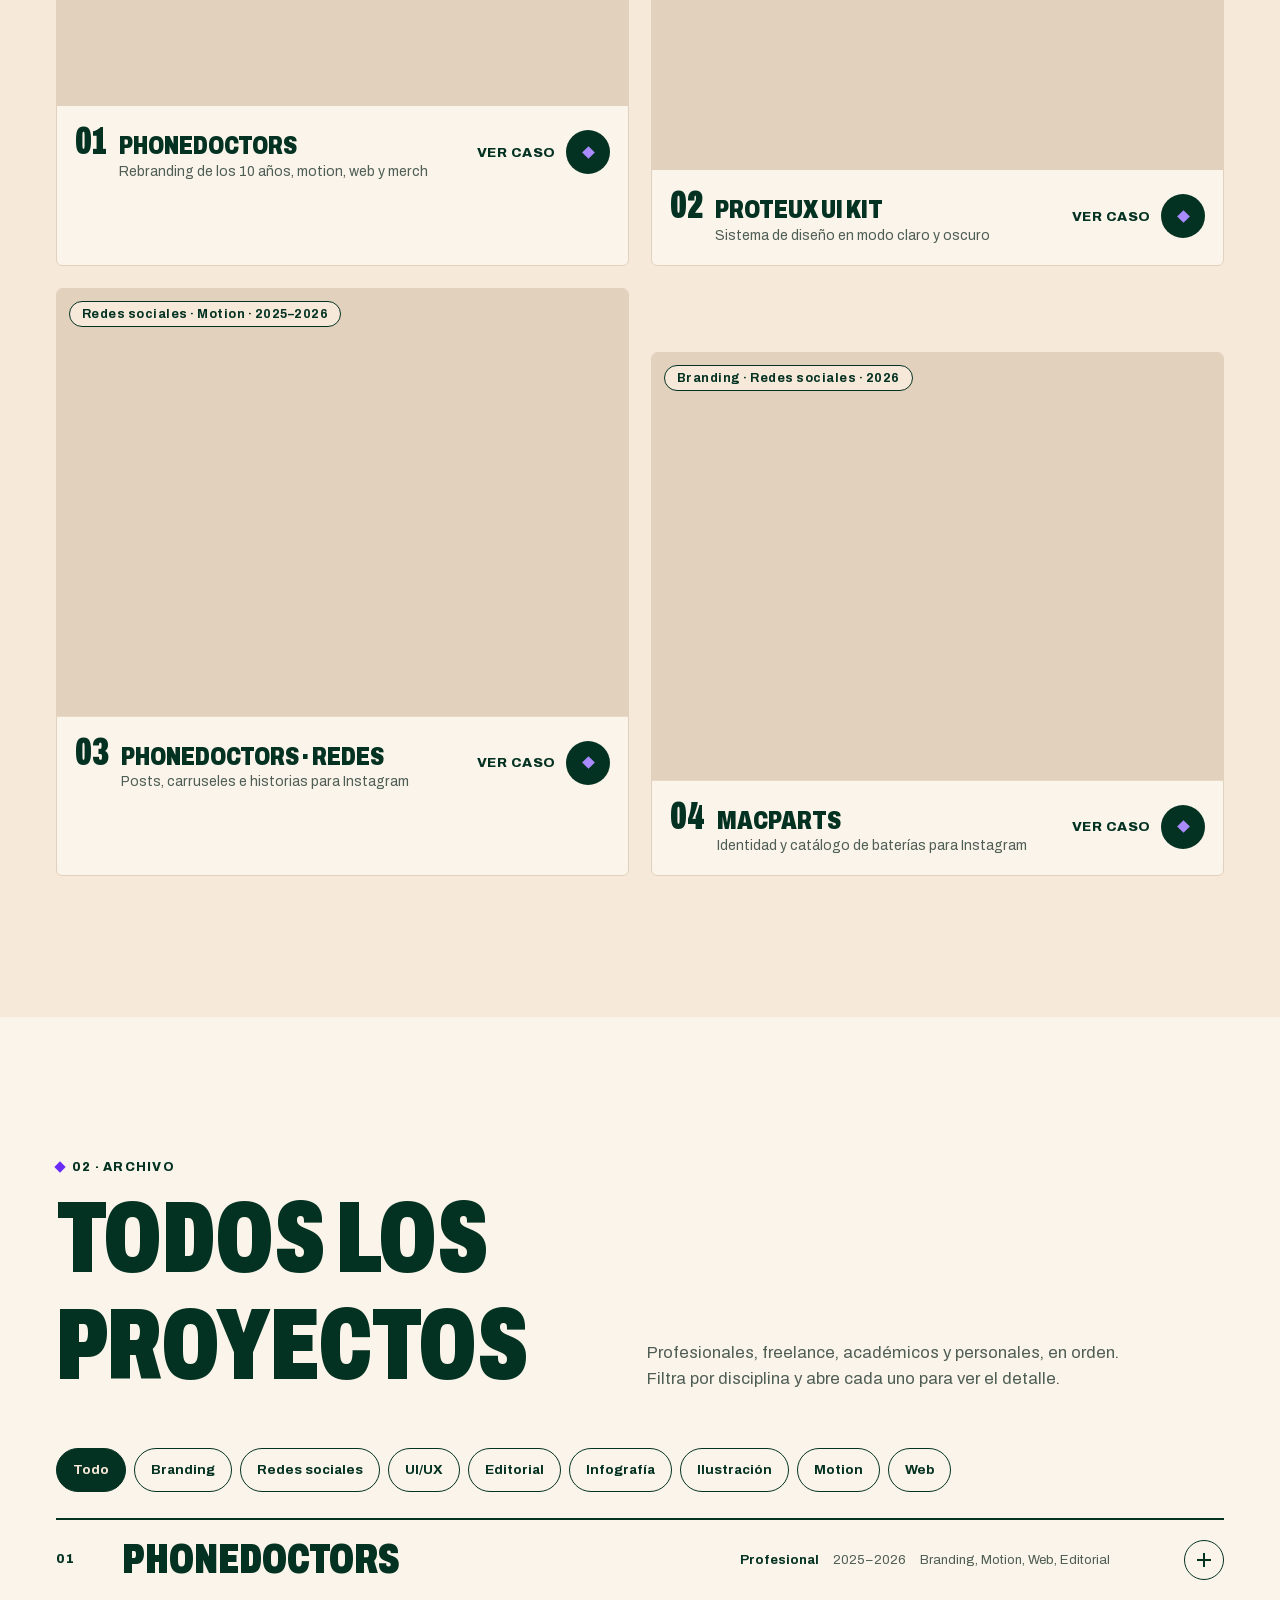
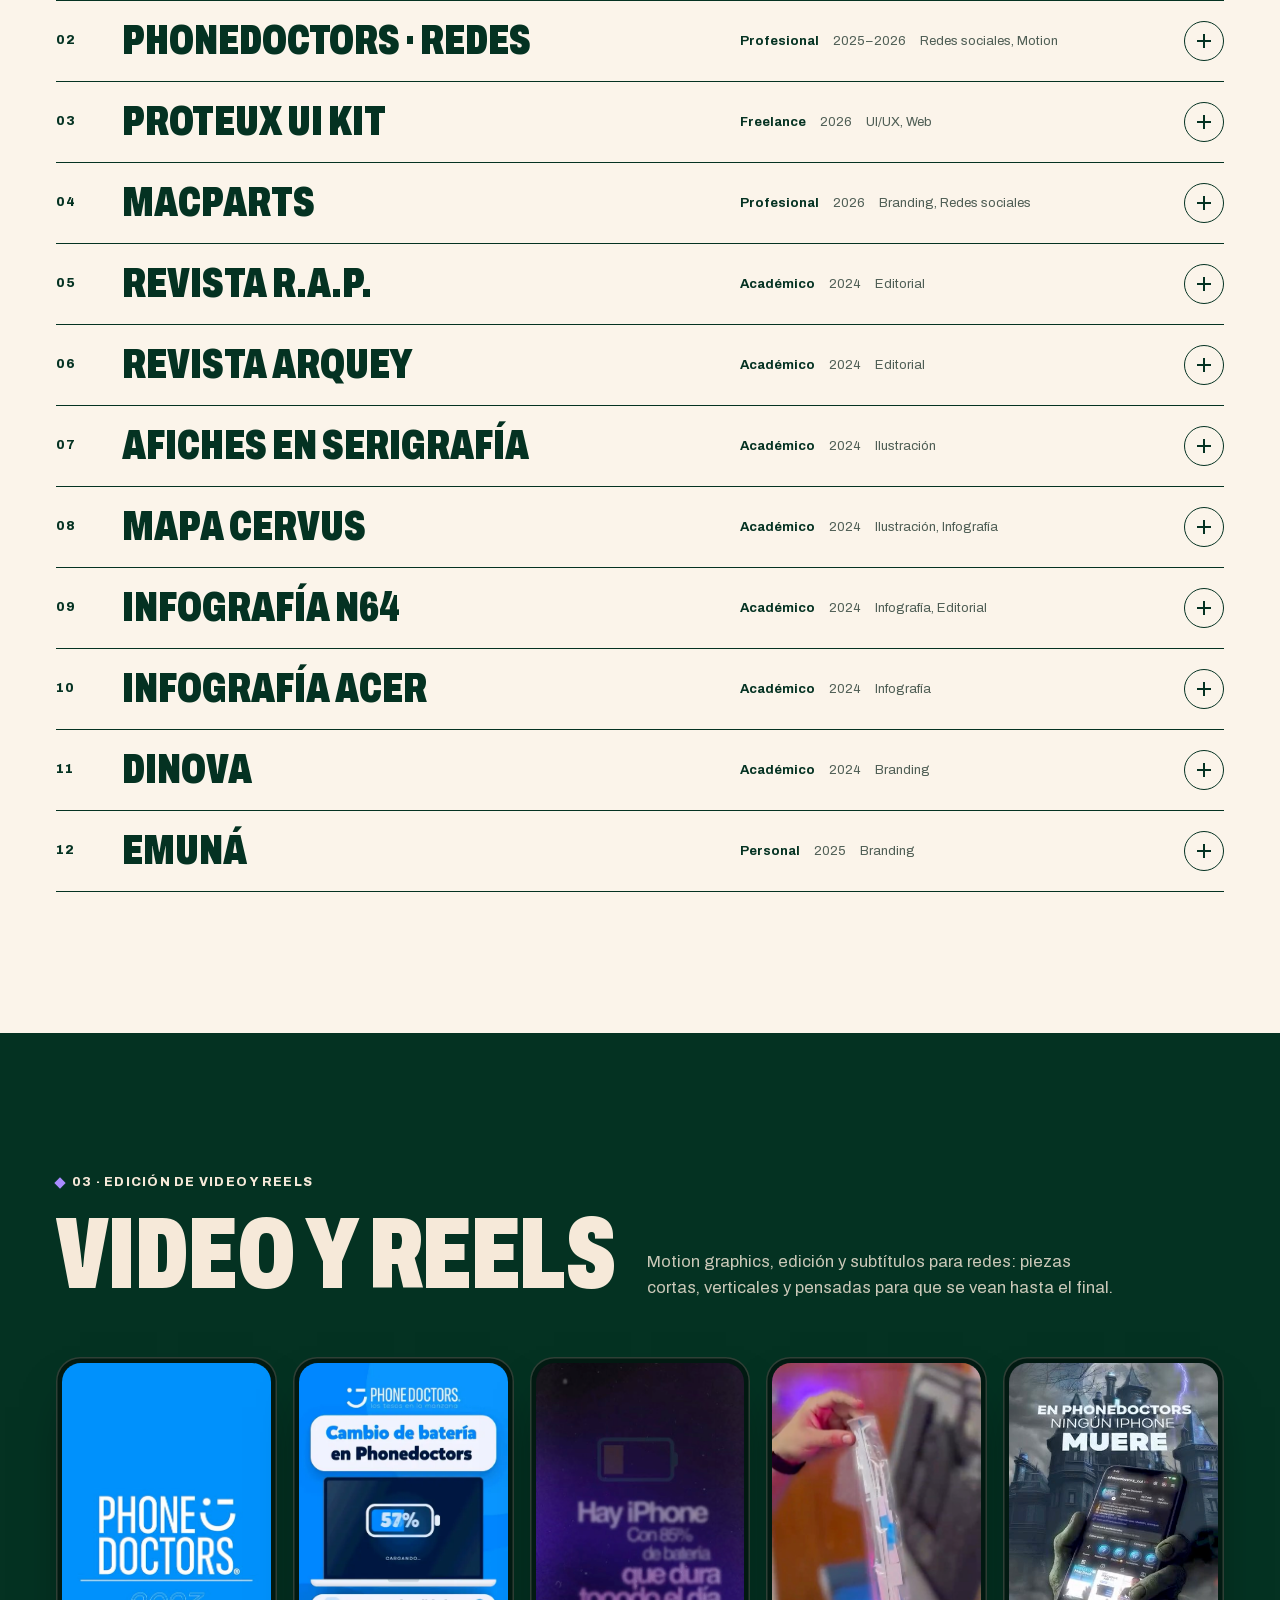
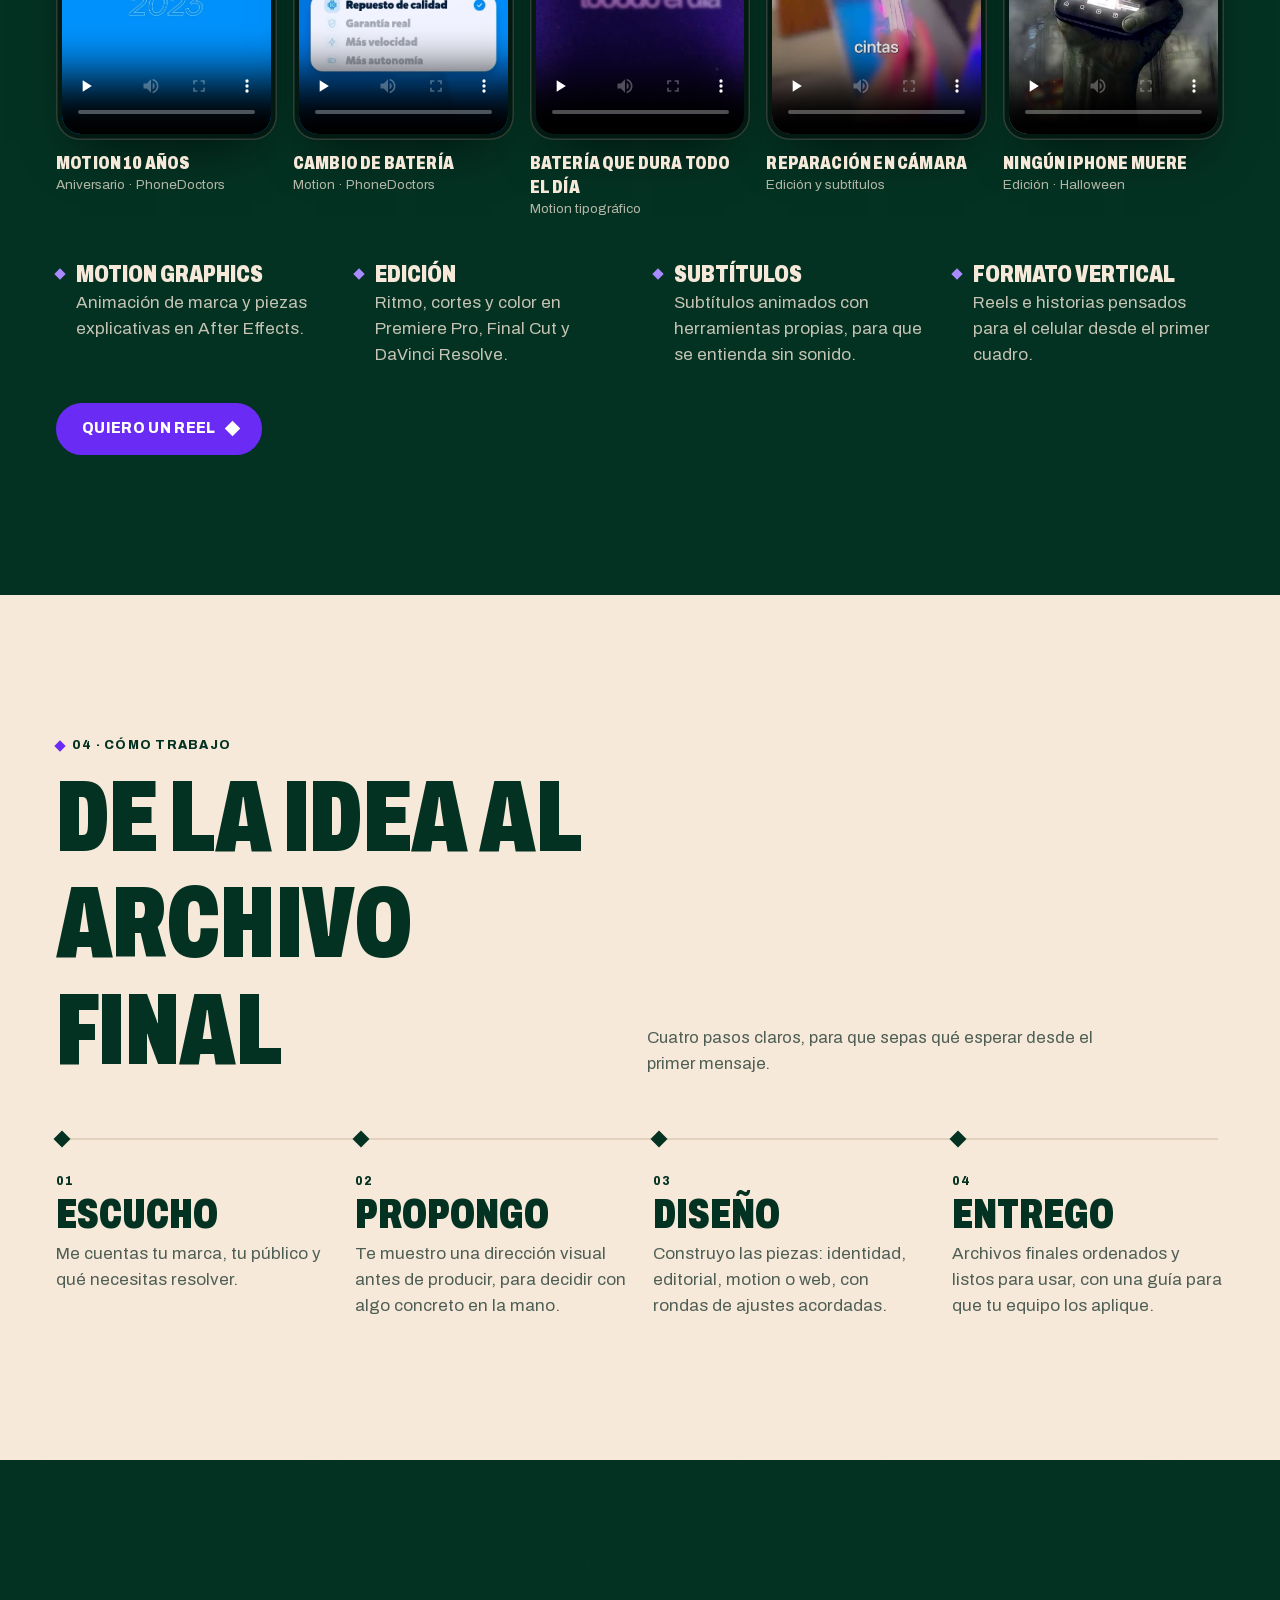
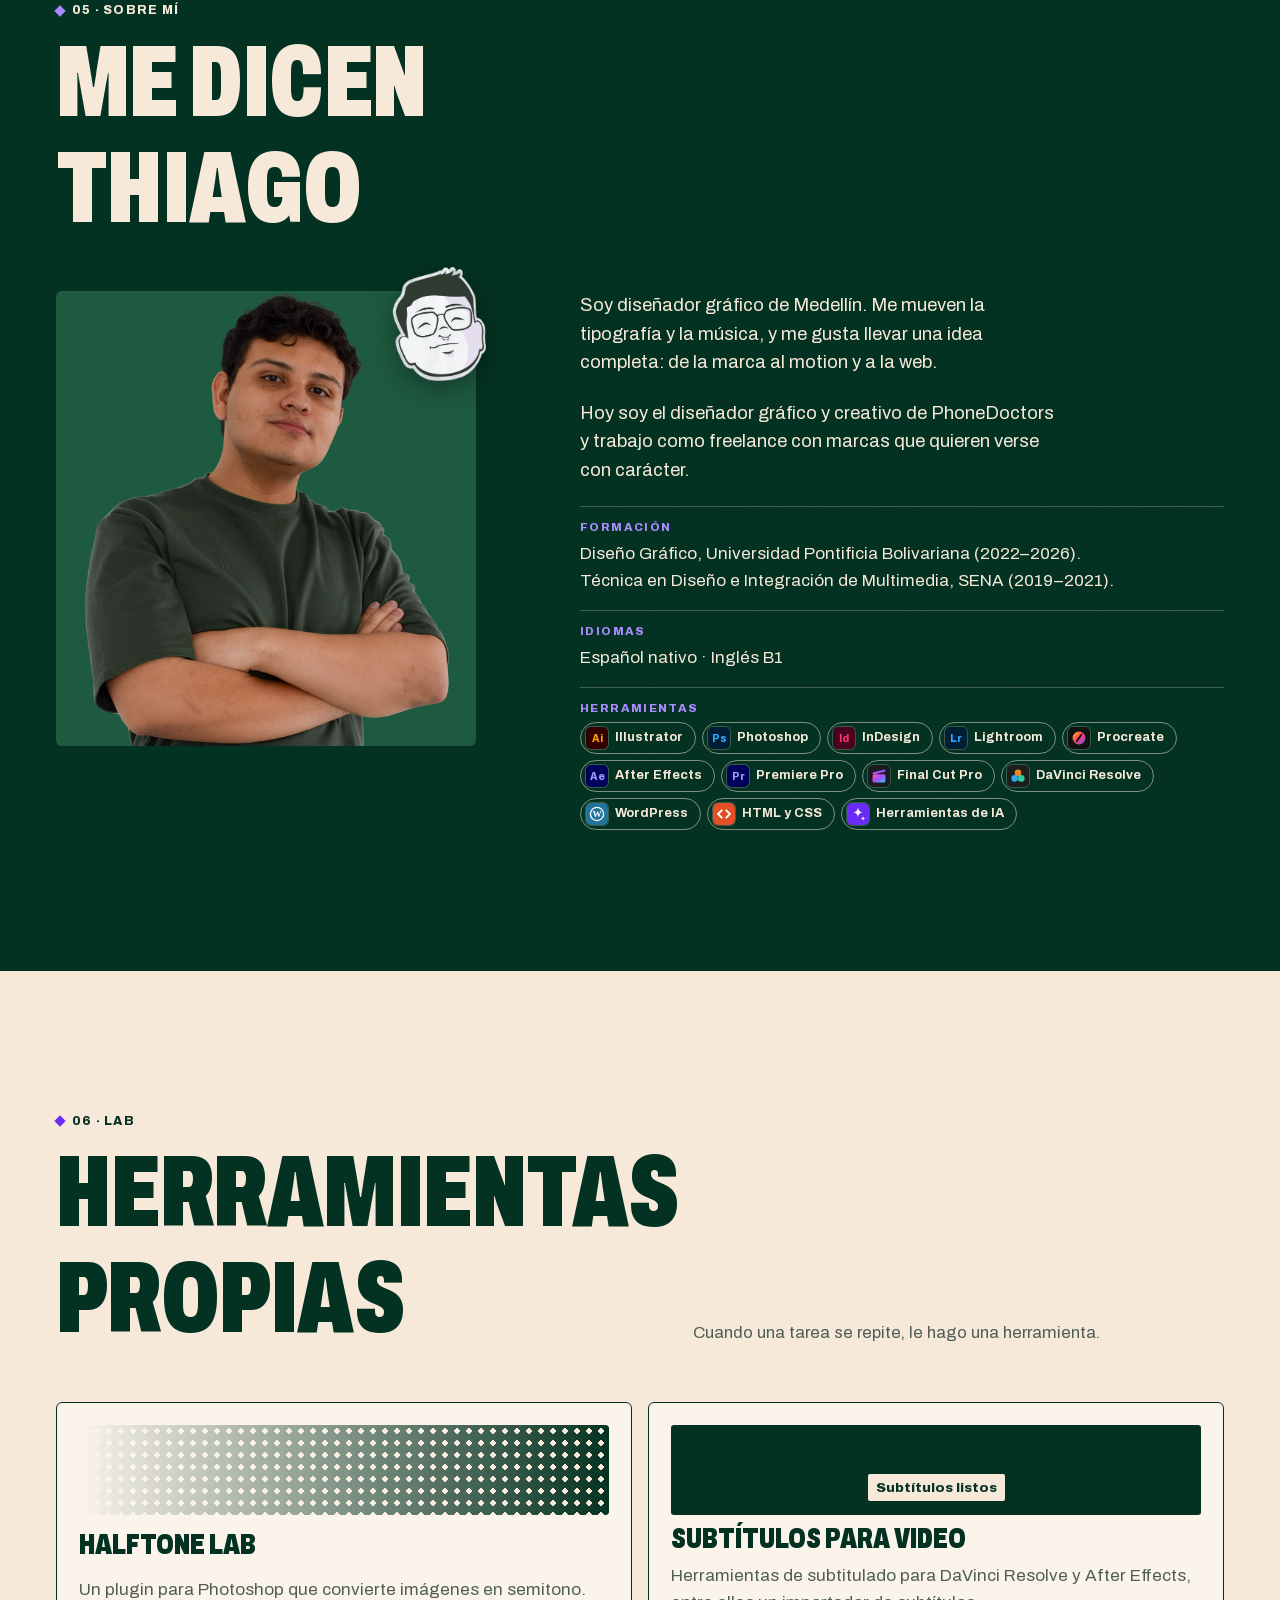
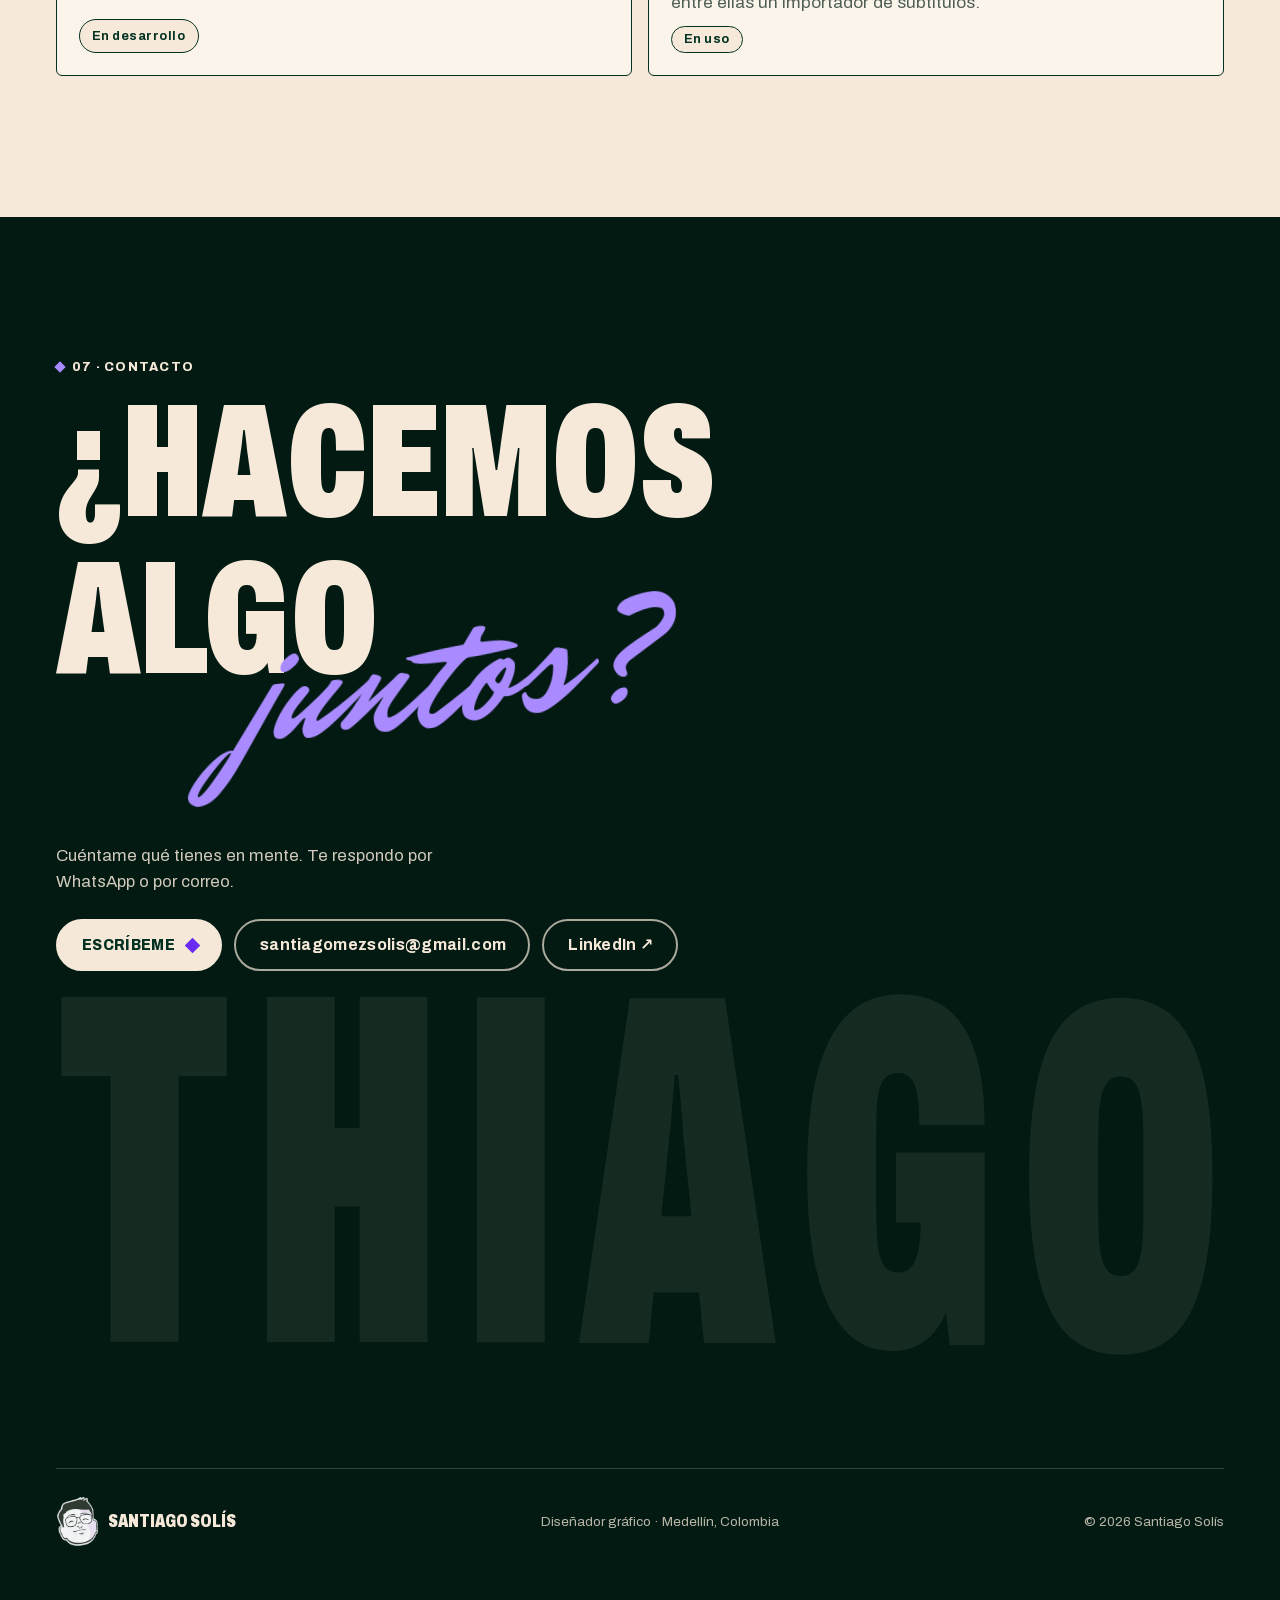
==== commit 79033dde: "R.A.P.: el video va primero y más grande Co-Authored-By: Claude Opus 5.5 <noreply@anthropic.com>" ====
--- a/index.html
+++ b/index.html
@@ -26,7 +26,7 @@
 <link rel="apple-touch-icon" href="img/apple-touch-icon.png">
 <link rel="preload" href="fonts/archivo-var-latin.woff2" as="font" type="font/woff2" crossorigin>
 <link rel="preload" href="fonts/mr-dafoe-latin.woff2" as="font" type="font/woff2" crossorigin>
-<link rel="stylesheet" href="css/estilos.css?v=20261024a">
+<link rel="stylesheet" href="css/estilos.css?v=20261024b">
 <script>document.documentElement.className=document.documentElement.className.replace('no-js','js');</script>
 <script type="application/ld+json">
 {"@context":"https://schema.org","@type":"Person","name":"Santiago Solís","alternateName":"Thiago","jobTitle":"Diseñador gráfico","email":"mailto:santiagomezsolis@gmail.com","address":{"@type":"PostalAddress","addressLocality":"Medellín","addressCountry":"CO"},"sameAs":["https://www.linkedin.com/in/santiago-solis-714525398/"],"alumniOf":[{"@type":"CollegeOrUniversity","name":"Universidad Pontificia Bolivariana"},{"@type":"EducationalOrganization","name":"SENA"}]}
@@ -344,8 +344,8 @@
             <a class="btn btn--acento" href="https://wa.me/573005198202?text=Hola%20Thiago%2C%20vi%20el%20proyecto%20Revista%20R.A.P.%20en%20tu%20portafolio%20y%20quiero%20hablar%20de%20algo%20parecido." target="_blank" rel="noopener">Quiero algo así <span class="btn__rombo"></span></a>
           </div>
           <div class="galeria" data-lenis-prevent tabindex="0" aria-label="Imágenes de Revista R.A.P.">
+            <figure class="video ancho"><video src="img/proyectos/rap-v1.mp4" poster="img/proyectos/rap-v1.webp" width="1200" height="674" muted loop playsinline preload="none" controls data-auto aria-label="El libro completo pasando páginas: 16 páginas en un mockup animado"></video><figcaption>El libro completo pasando páginas: 16 páginas en un mockup animado</figcaption></figure>
             <figure><picture><source media="(min-width:700px)" srcset="img/proyectos/rap-1-1200.webp"><img src="img/proyectos/rap-1-640.webp" width="1200" height="987" alt="Revista R.A.P. abierta en el artículo de Oblivion Mighty Trash" loading="lazy" decoding="async"></picture><figcaption>Revista R.A.P. abierta en el artículo de Oblivion Mighty Trash</figcaption></figure>
-            <figure class="video"><video src="img/proyectos/rap-v1.mp4" poster="img/proyectos/rap-v1.webp" width="1200" height="674" muted loop playsinline preload="none" controls data-auto aria-label="El libro completo pasando páginas: 16 páginas en un mockup animado"></video><figcaption>El libro completo pasando páginas: 16 páginas en un mockup animado</figcaption></figure>
             <figure><picture><source media="(min-width:700px)" srcset="img/proyectos/rap-2-1200.webp"><img src="img/proyectos/rap-2-640.webp" width="1200" height="956" alt="Doble página de la revista" loading="lazy" decoding="async"></picture><figcaption>Doble página de la revista</figcaption></figure>
             <figure class="vertical"><picture><source media="(min-width:700px)" srcset="img/proyectos/rap-3-1200.webp"><img src="img/proyectos/rap-3-640.webp" width="1200" height="1691" alt="Página dedicada a Granuja" loading="lazy" decoding="async"></picture><figcaption>Página dedicada a Granuja</figcaption></figure>
             <figure><picture><source media="(min-width:700px)" srcset="img/proyectos/rap-4-1200.webp"><img src="img/proyectos/rap-4-640.webp" width="1200" height="968" alt="Página dedicada a Luis7Lunes" loading="lazy" decoding="async"></picture><figcaption>Página dedicada a Luis7Lunes</figcaption></figure>
@@ -683,7 +683,7 @@
 <script src="vendor/ScrollTrigger.min.js" defer></script>
 <script src="vendor/SplitText.min.js" defer></script>
 <script src="vendor/lenis.min.js" defer></script>
-<script src="js/main.js?v=20261024a" defer></script>
+<script src="js/main.js?v=20261024b" defer></script>
 <!-- Contador de visitas (GoatCounter: sin cookies). Panel: https://solisthiago.goatcounter.com -->
 <script data-goatcounter="https://solisthiago.goatcounter.com/count" async src="https://gc.zgo.at/count.js"></script>
 </body>
--- a/css/estilos.css
+++ b/css/estilos.css
@@ -216,6 +216,7 @@
 .galeria figure.vertical{width:min(58vw,360px)}
 .galeria img,.galeria video{display:block;width:100%;height:auto;border-radius:var(--r-sm);background:var(--line)}
 .galeria figure.video{width:min(70vw,420px)}
+.galeria figure.video.ancho{width:min(88vw,900px)}
 .galeria figcaption{font-size:.8rem;color:var(--muted);margin-top:6px}
 .sin-imagenes{border:2px dashed var(--line);border-radius:var(--r-lg);padding:28px;text-align:center;color:var(--muted)}
 .vista-previa{position:fixed;left:0;top:0;width:280px;aspect-ratio:4/3;border-radius:var(--r-lg);overflow:hidden;pointer-events:none;z-index:40;opacity:0;scale:.85;
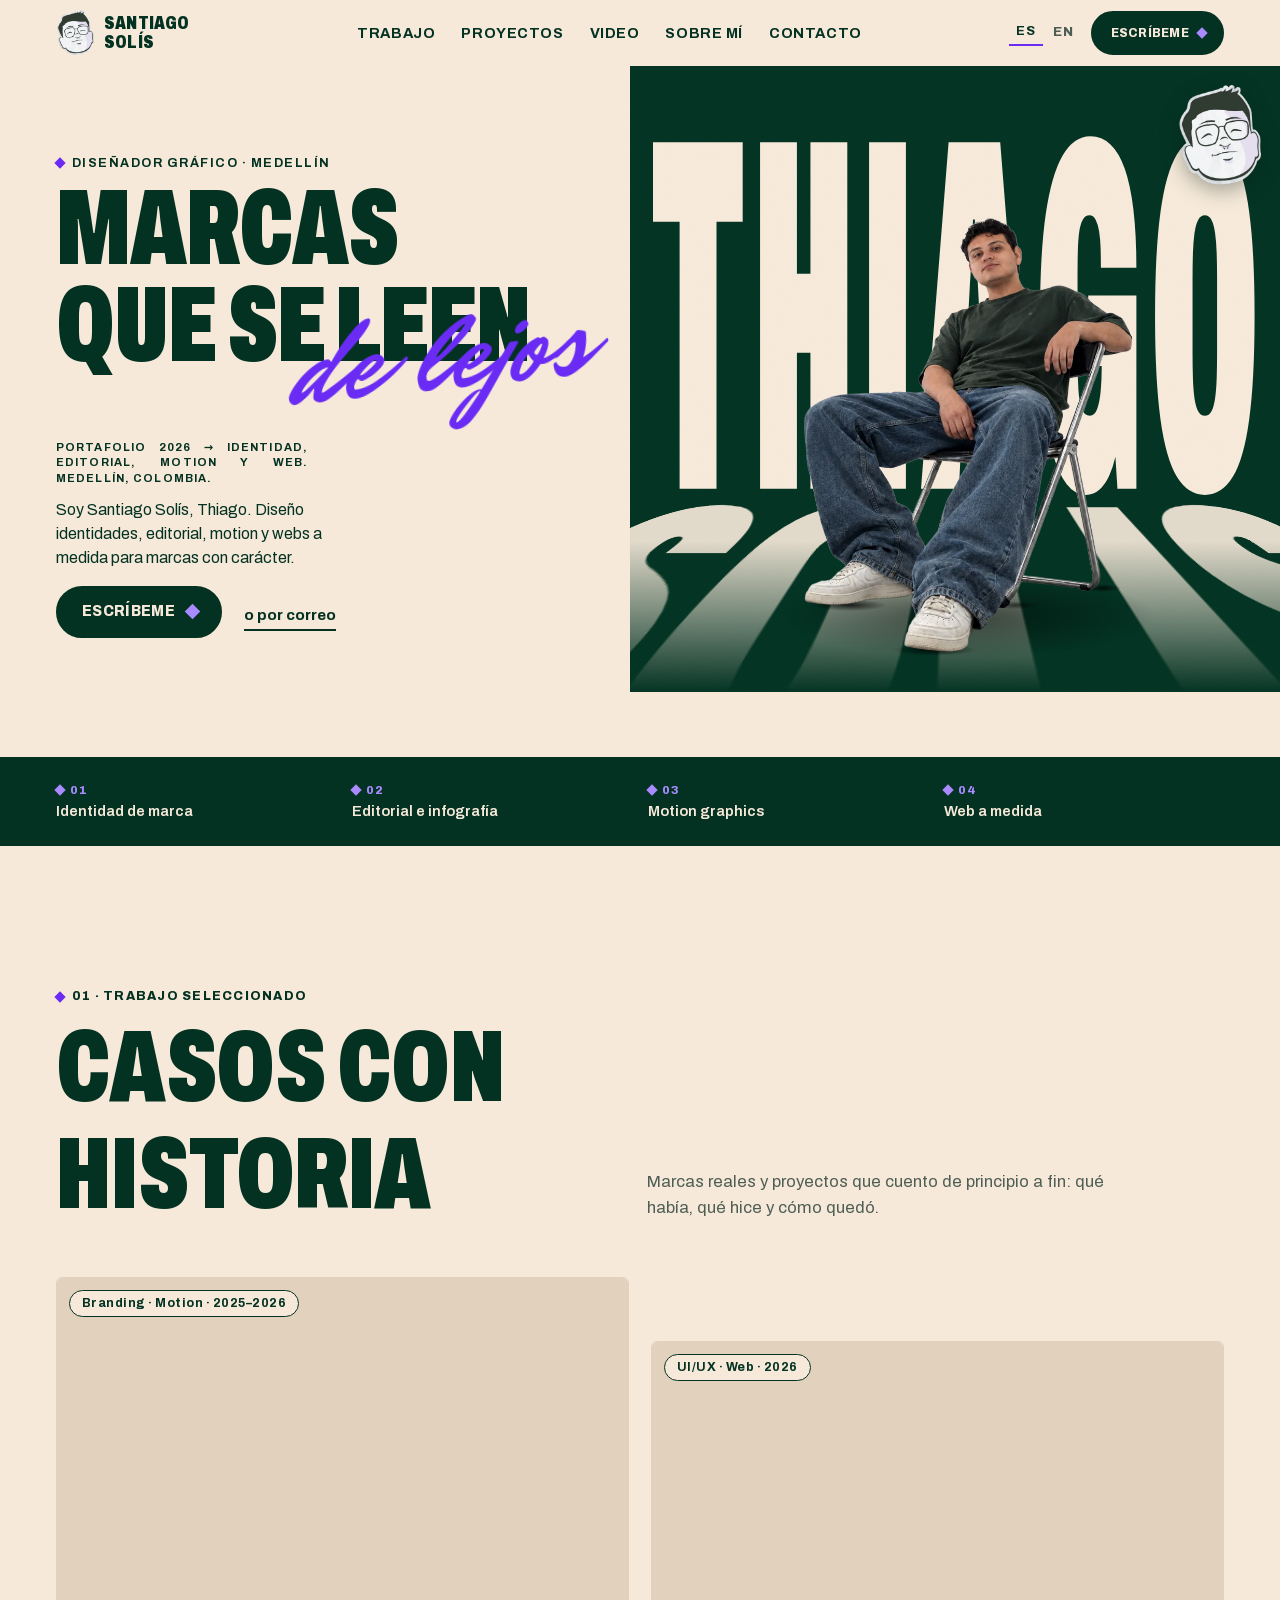
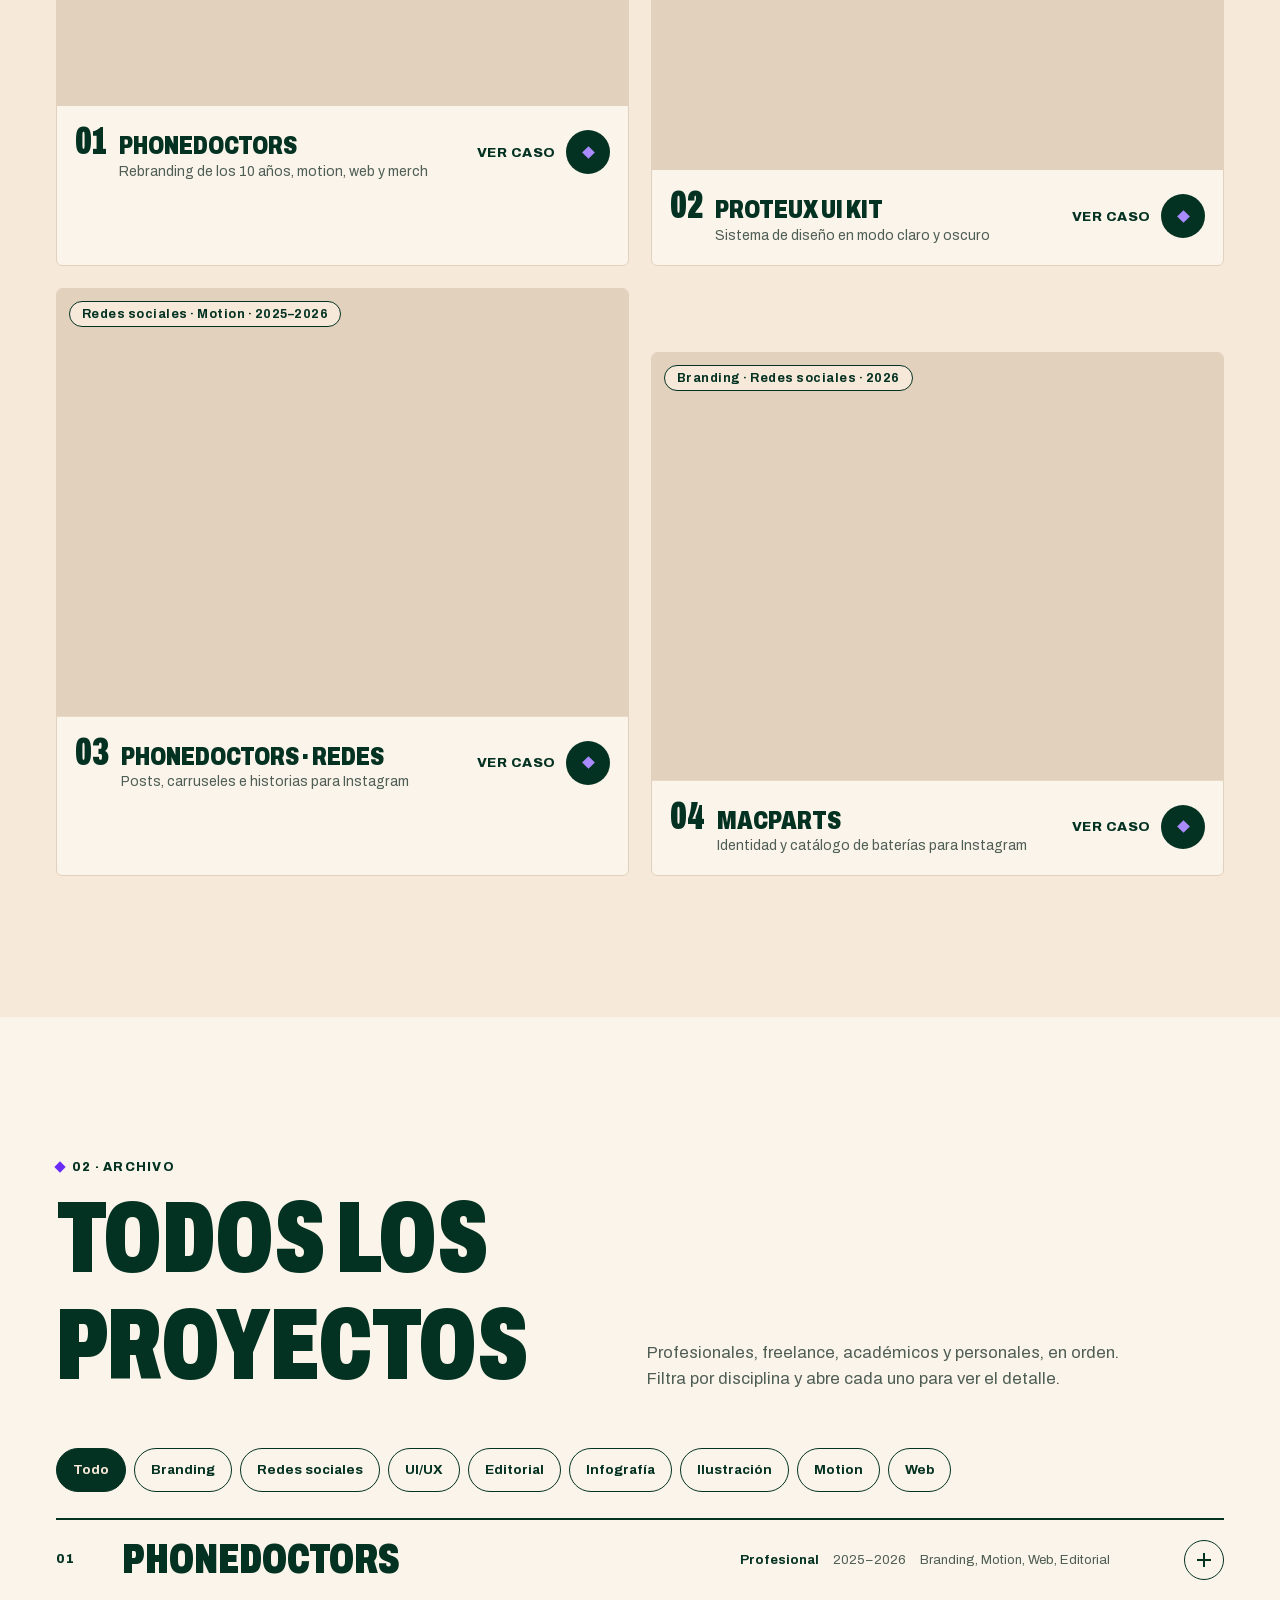
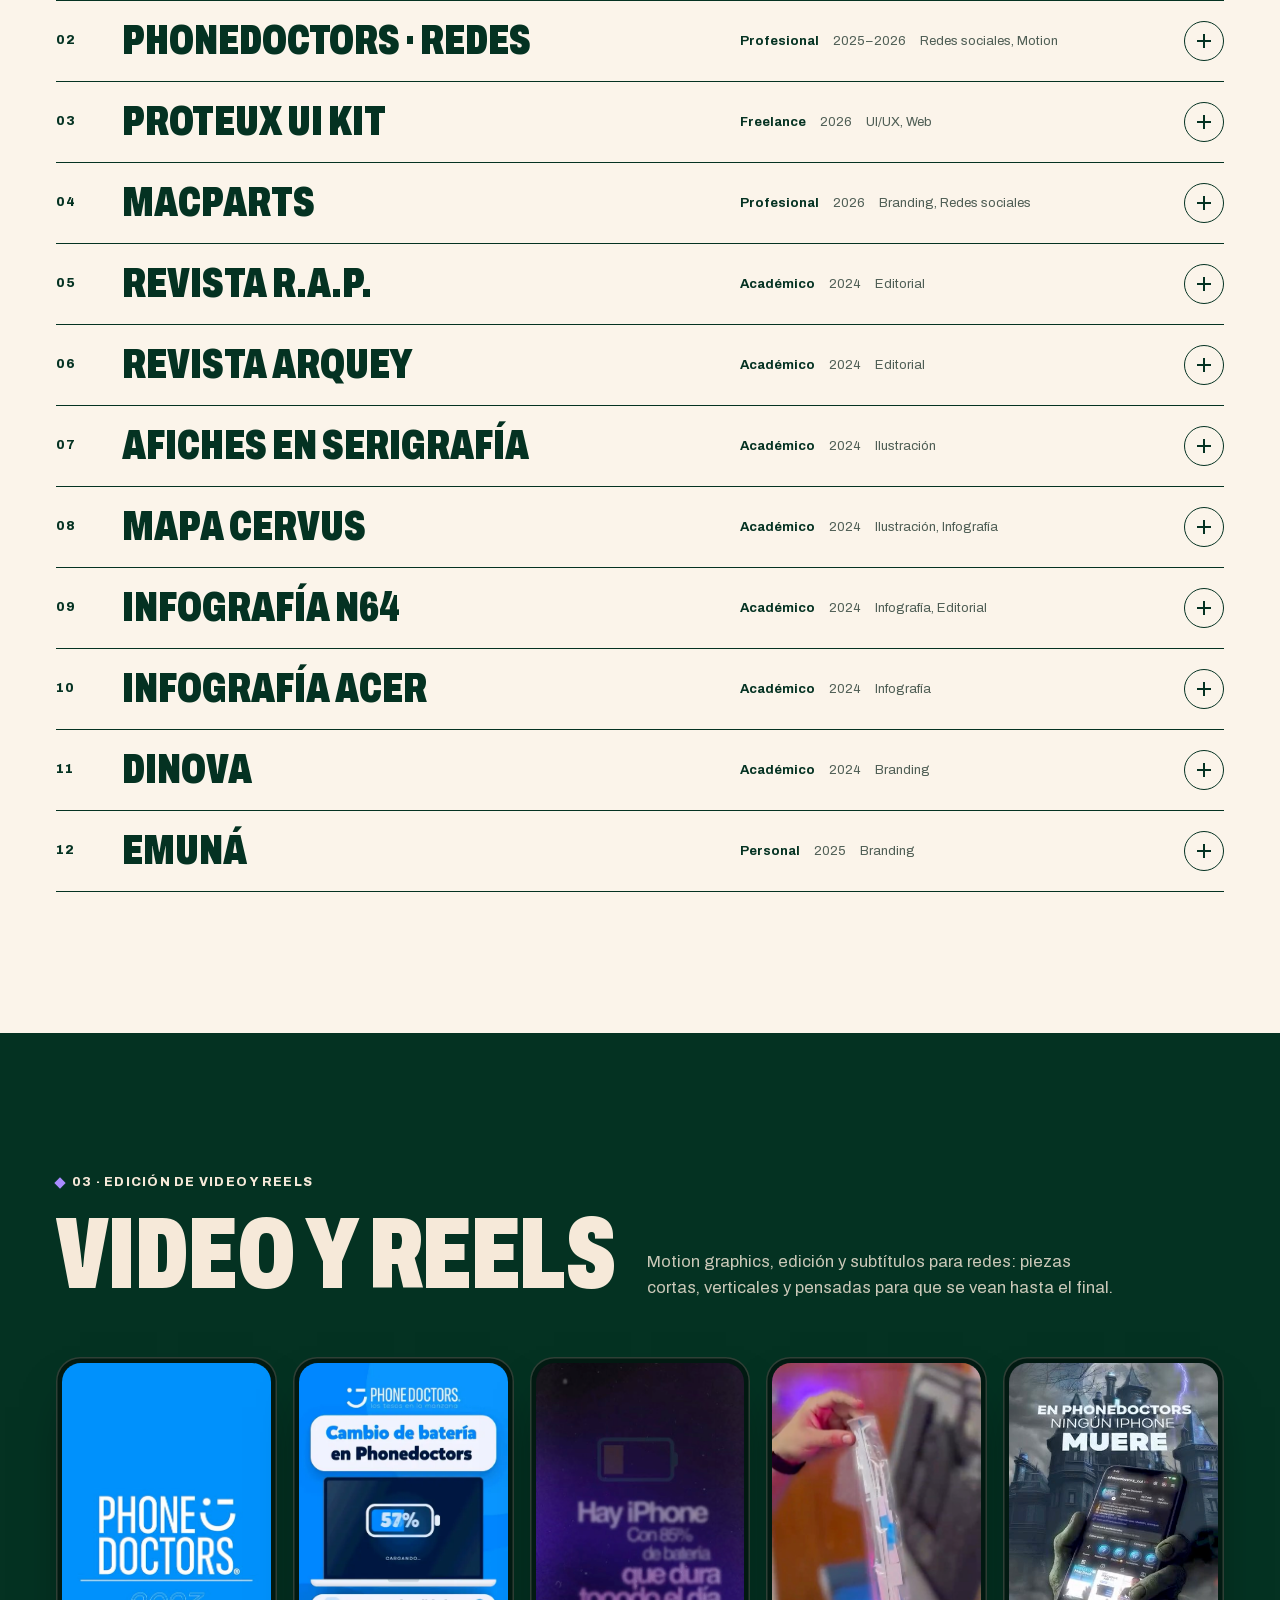
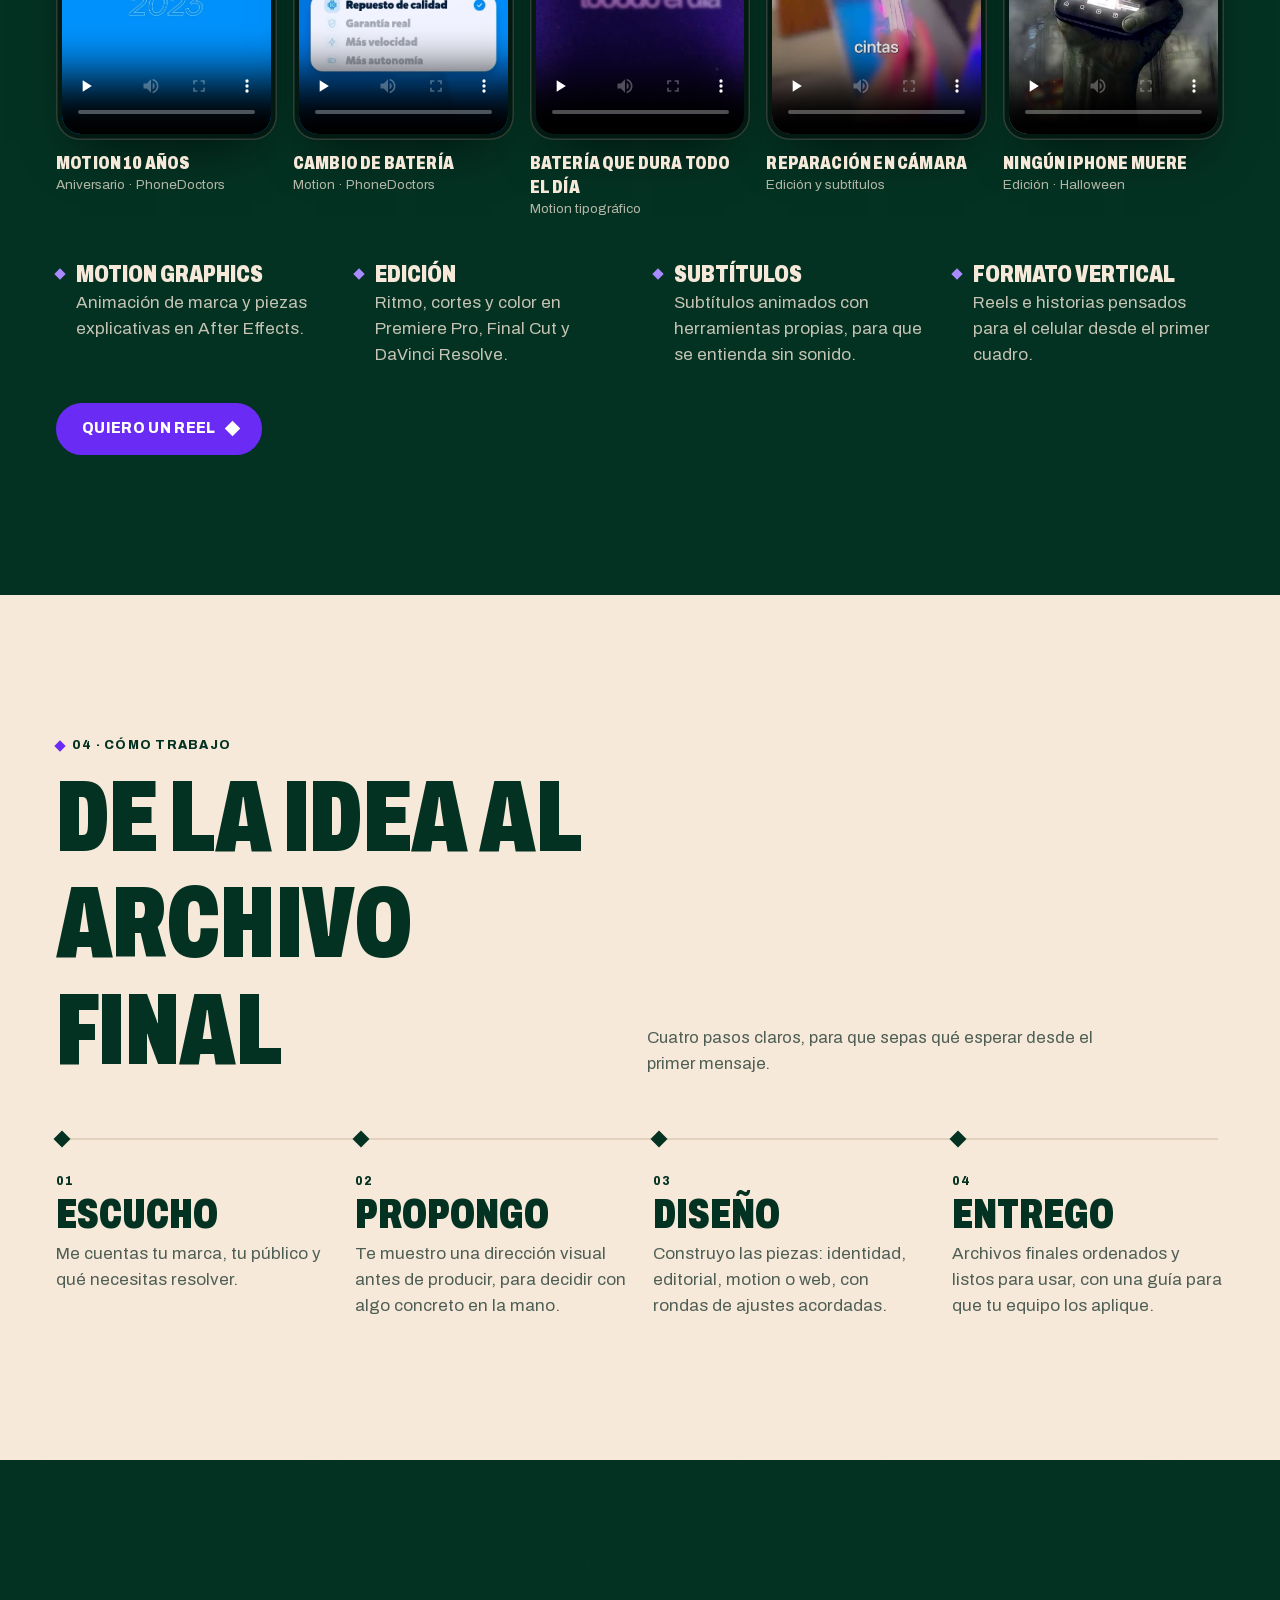
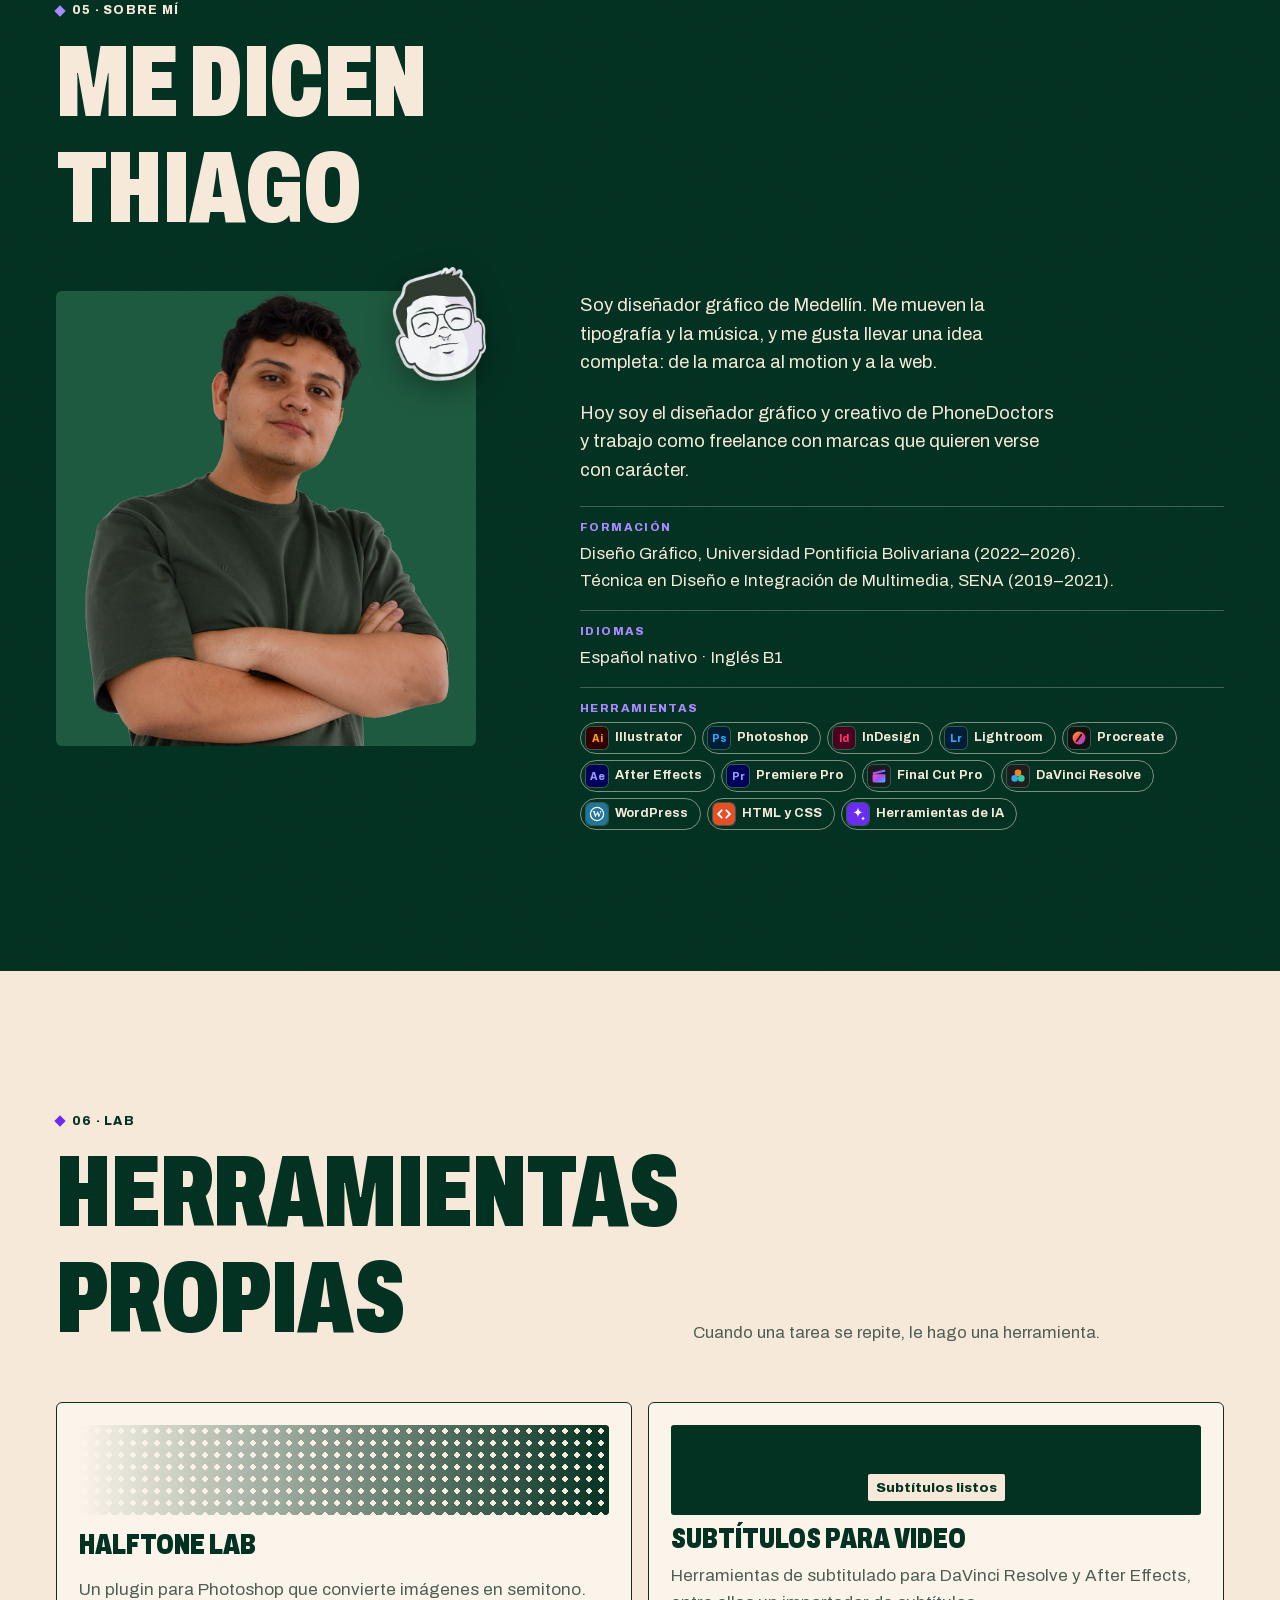
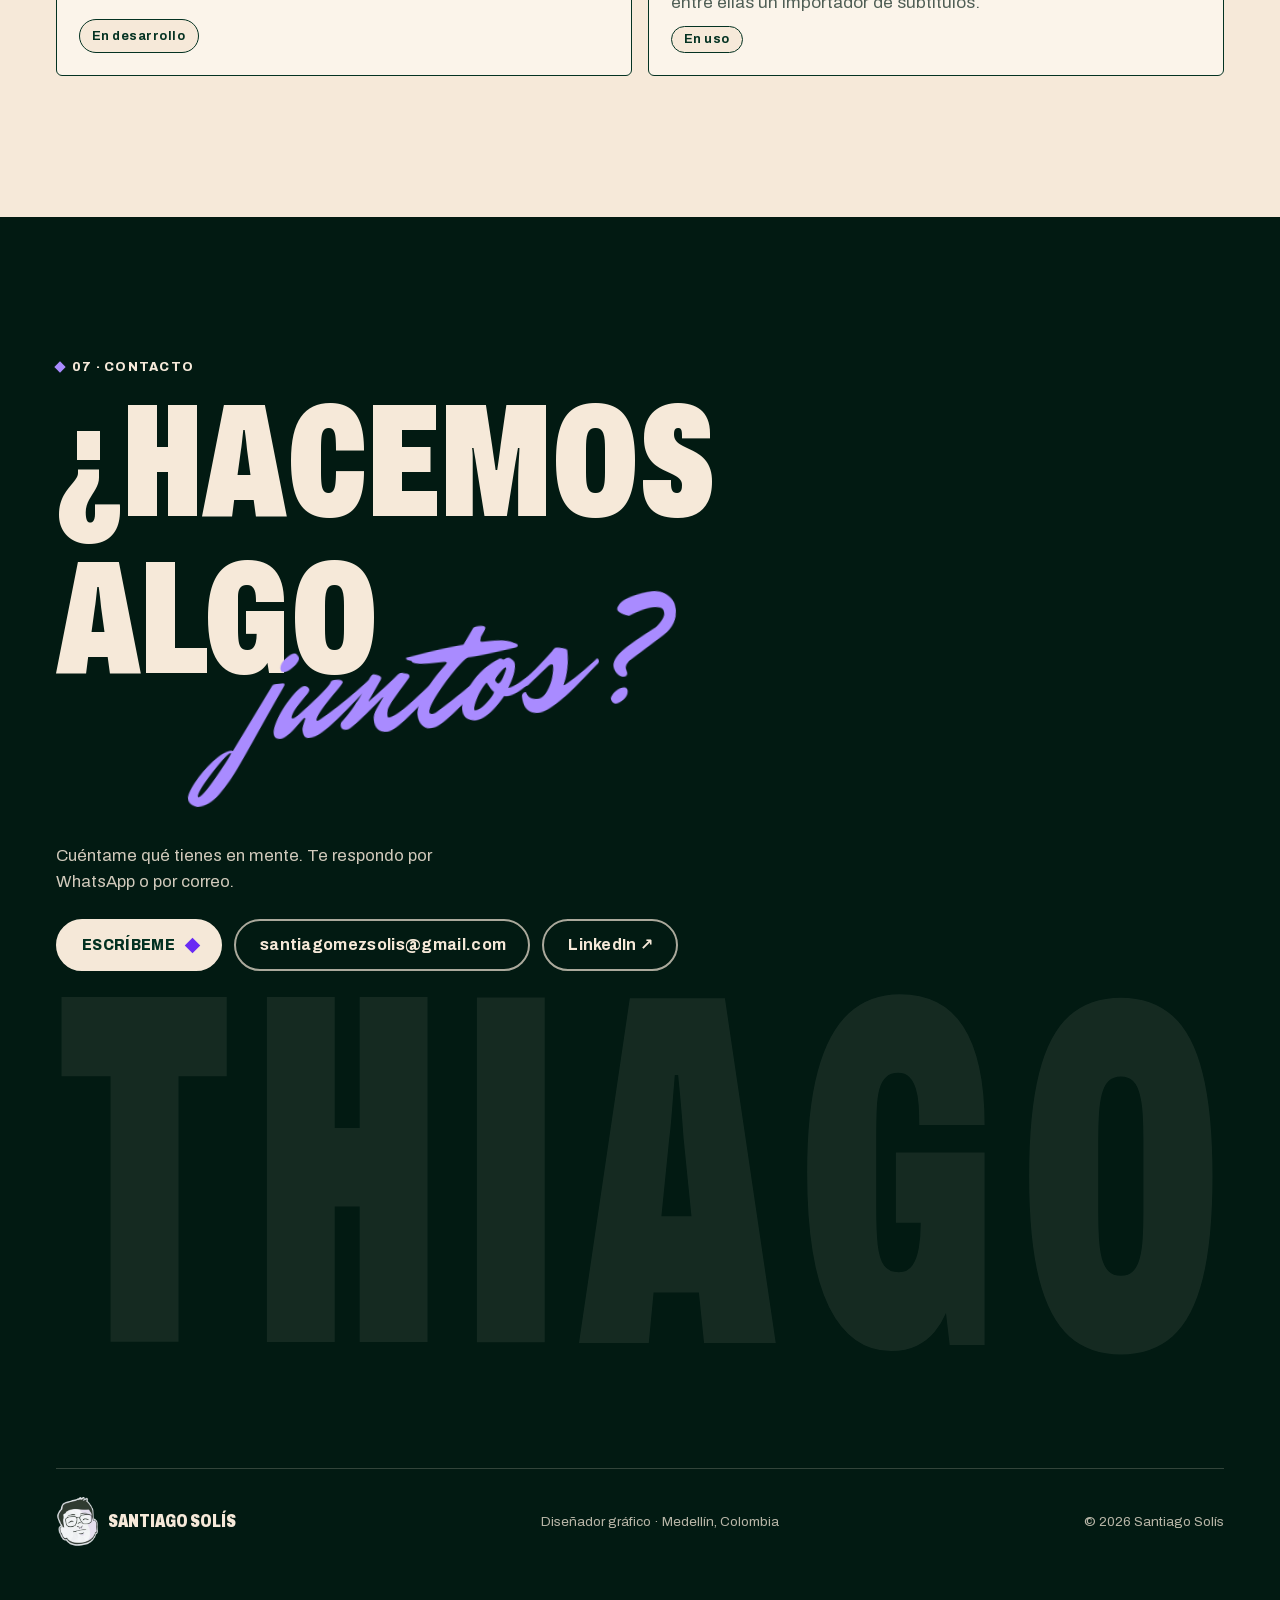
==== commit 6d26adb9: "Google Search Console: verificación, sitemap y robots.txt Co-Authored-By: Claude Opus 5.5 <noreply@a" ====
--- a/index.html
+++ b/index.html
@@ -7,6 +7,7 @@
 <meta name="description" content="Portafolio de Santiago Solís (Thiago), diseñador gráfico en Medellín: identidad de marca, diseño editorial, infografía, motion graphics y webs a medida.">
 <meta name="author" content="Santiago Solís">
 <meta name="theme-color" content="#043222">
+<meta name="google-site-verification" content="cN7cSL7ym-TgK8UzWIPQllnT6p45JyNAkOBaEl1ObcY">
 <meta property="og:type" content="website">
 <meta property="og:locale" content="es_CO">
 <meta property="og:title" content="Santiago Solís · Diseñador gráfico">
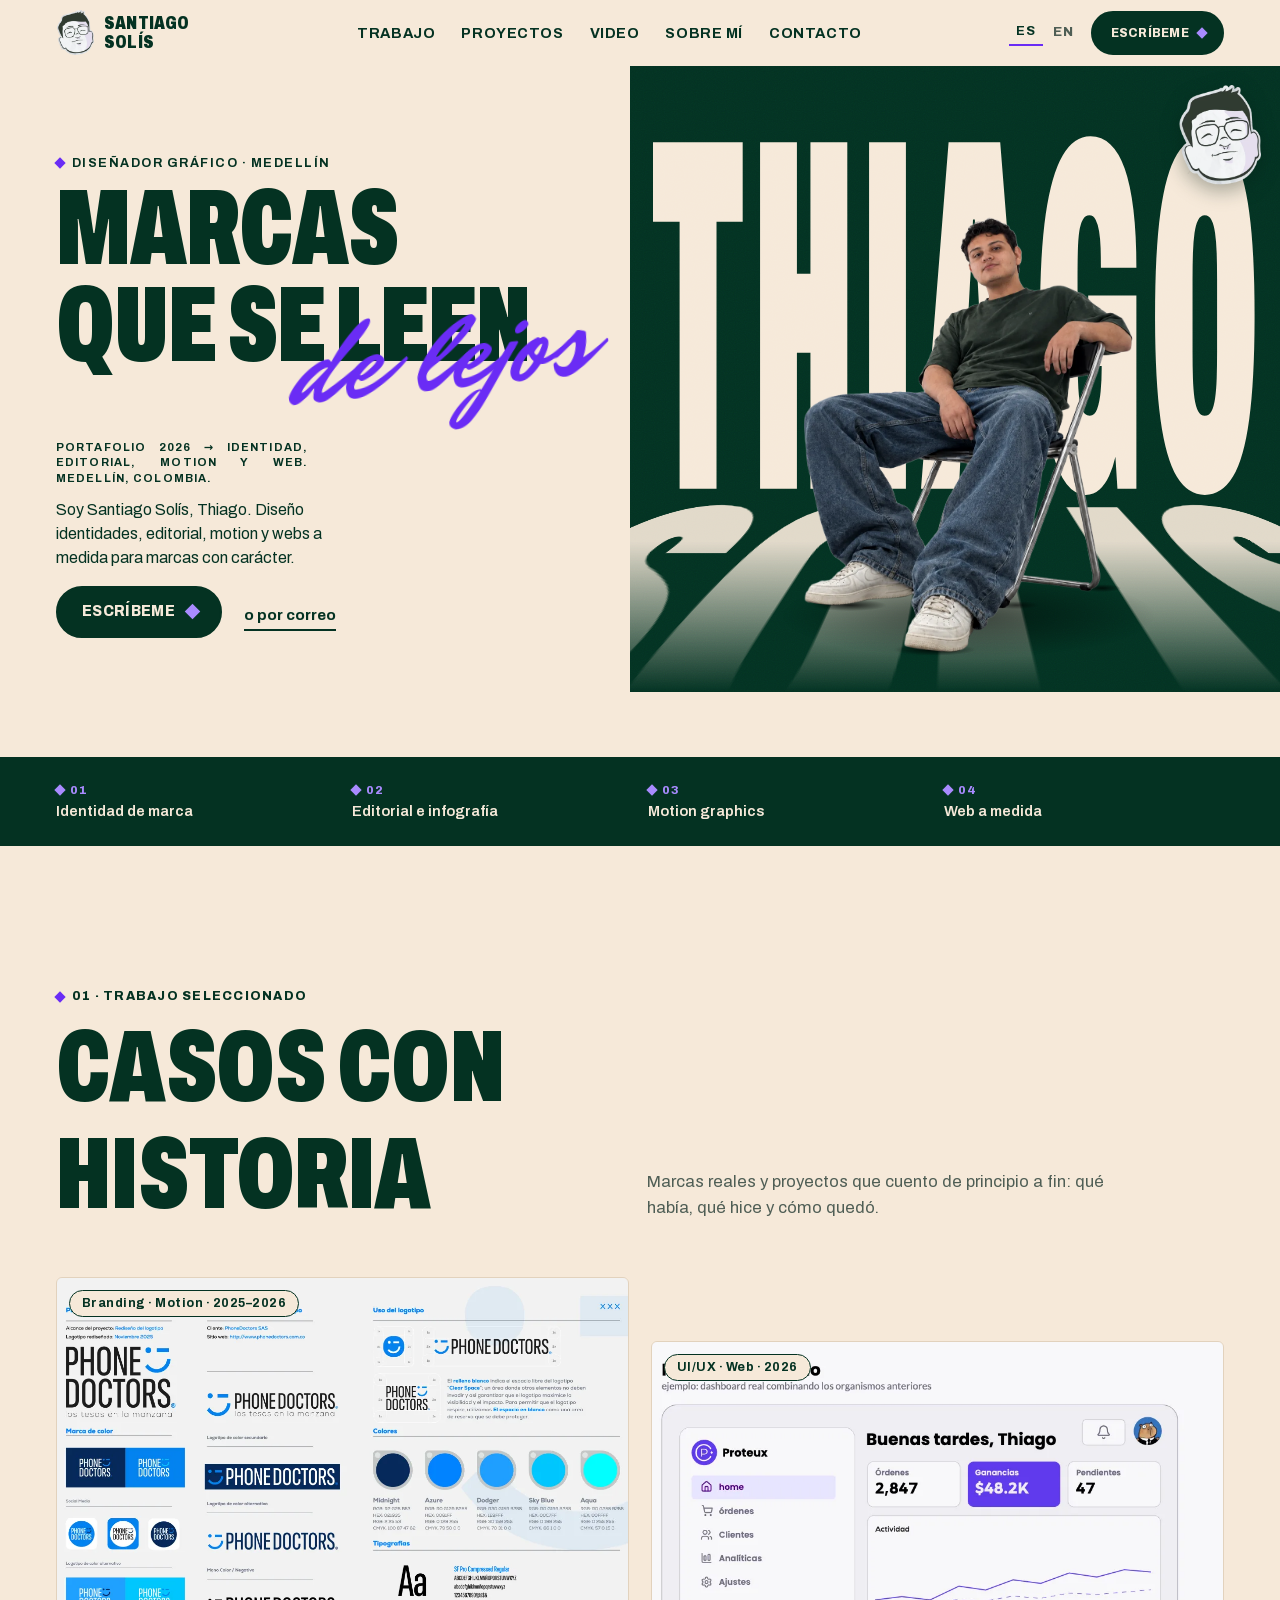
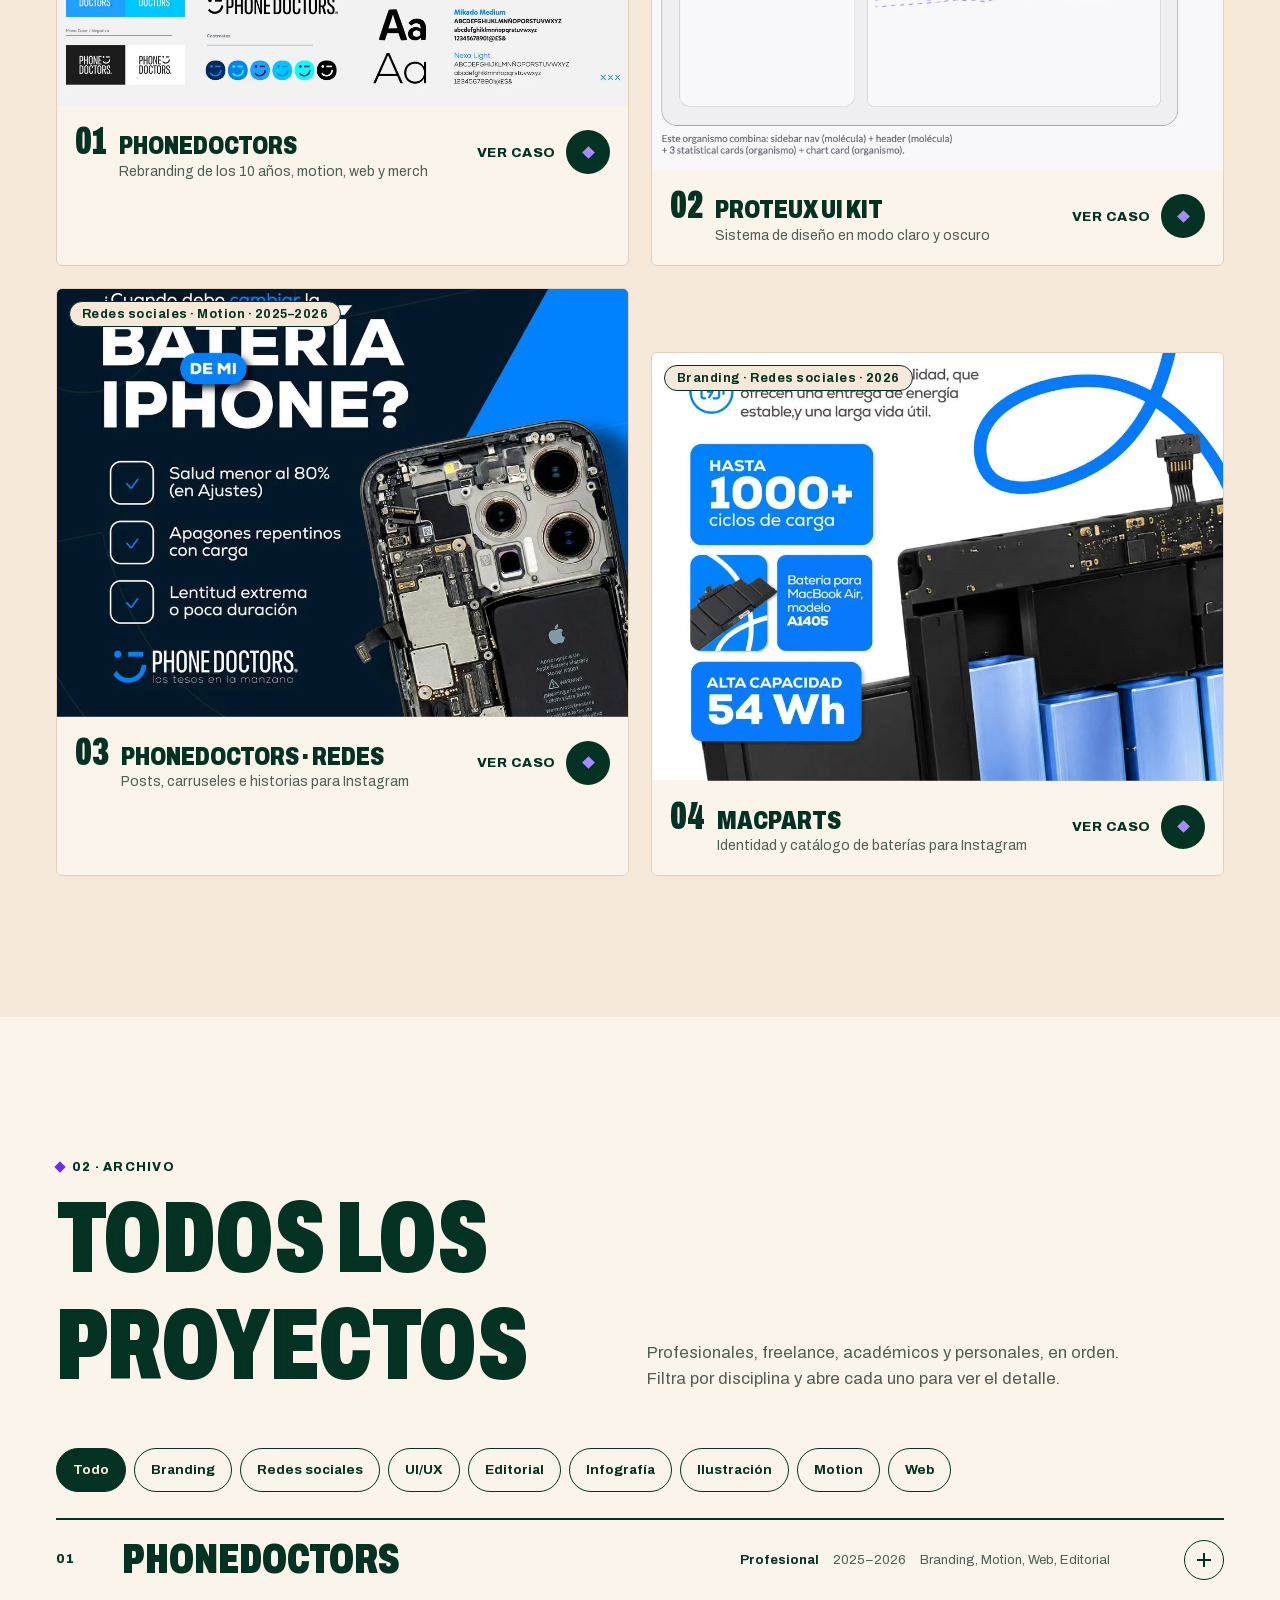
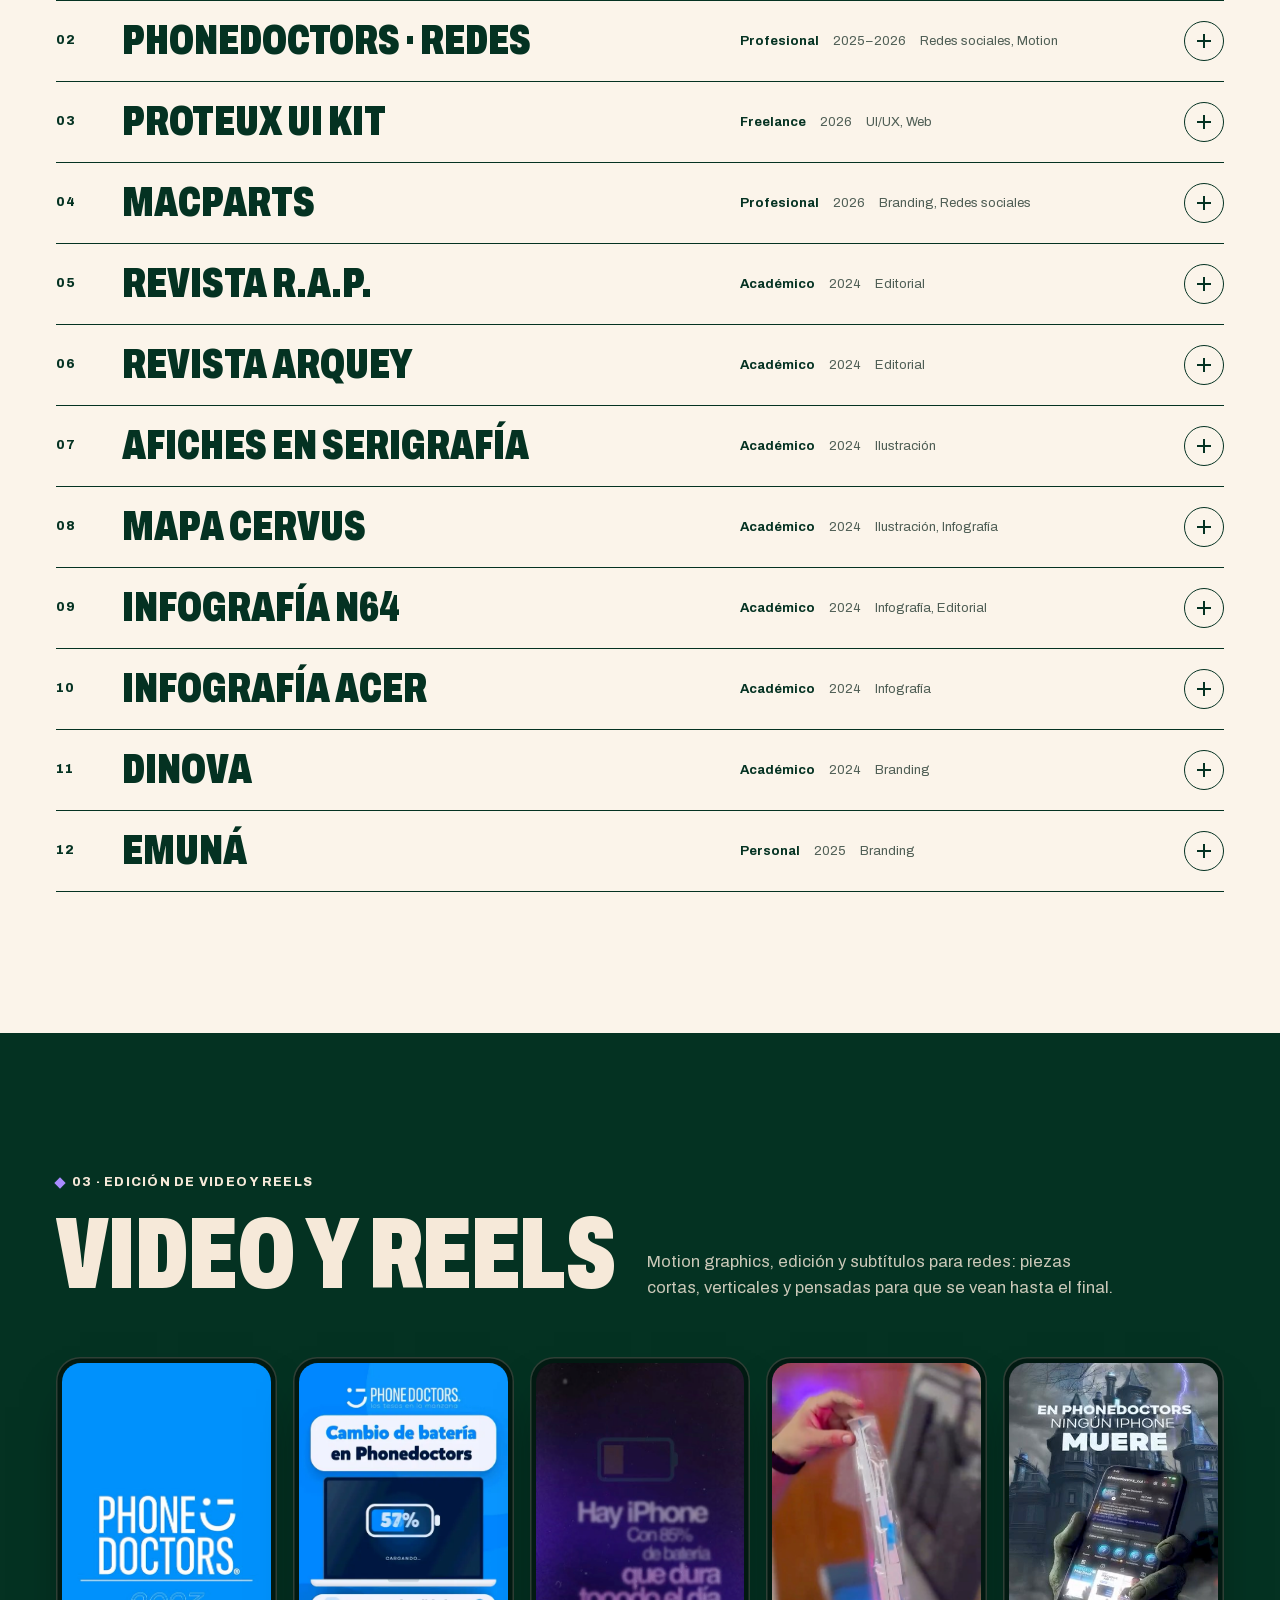
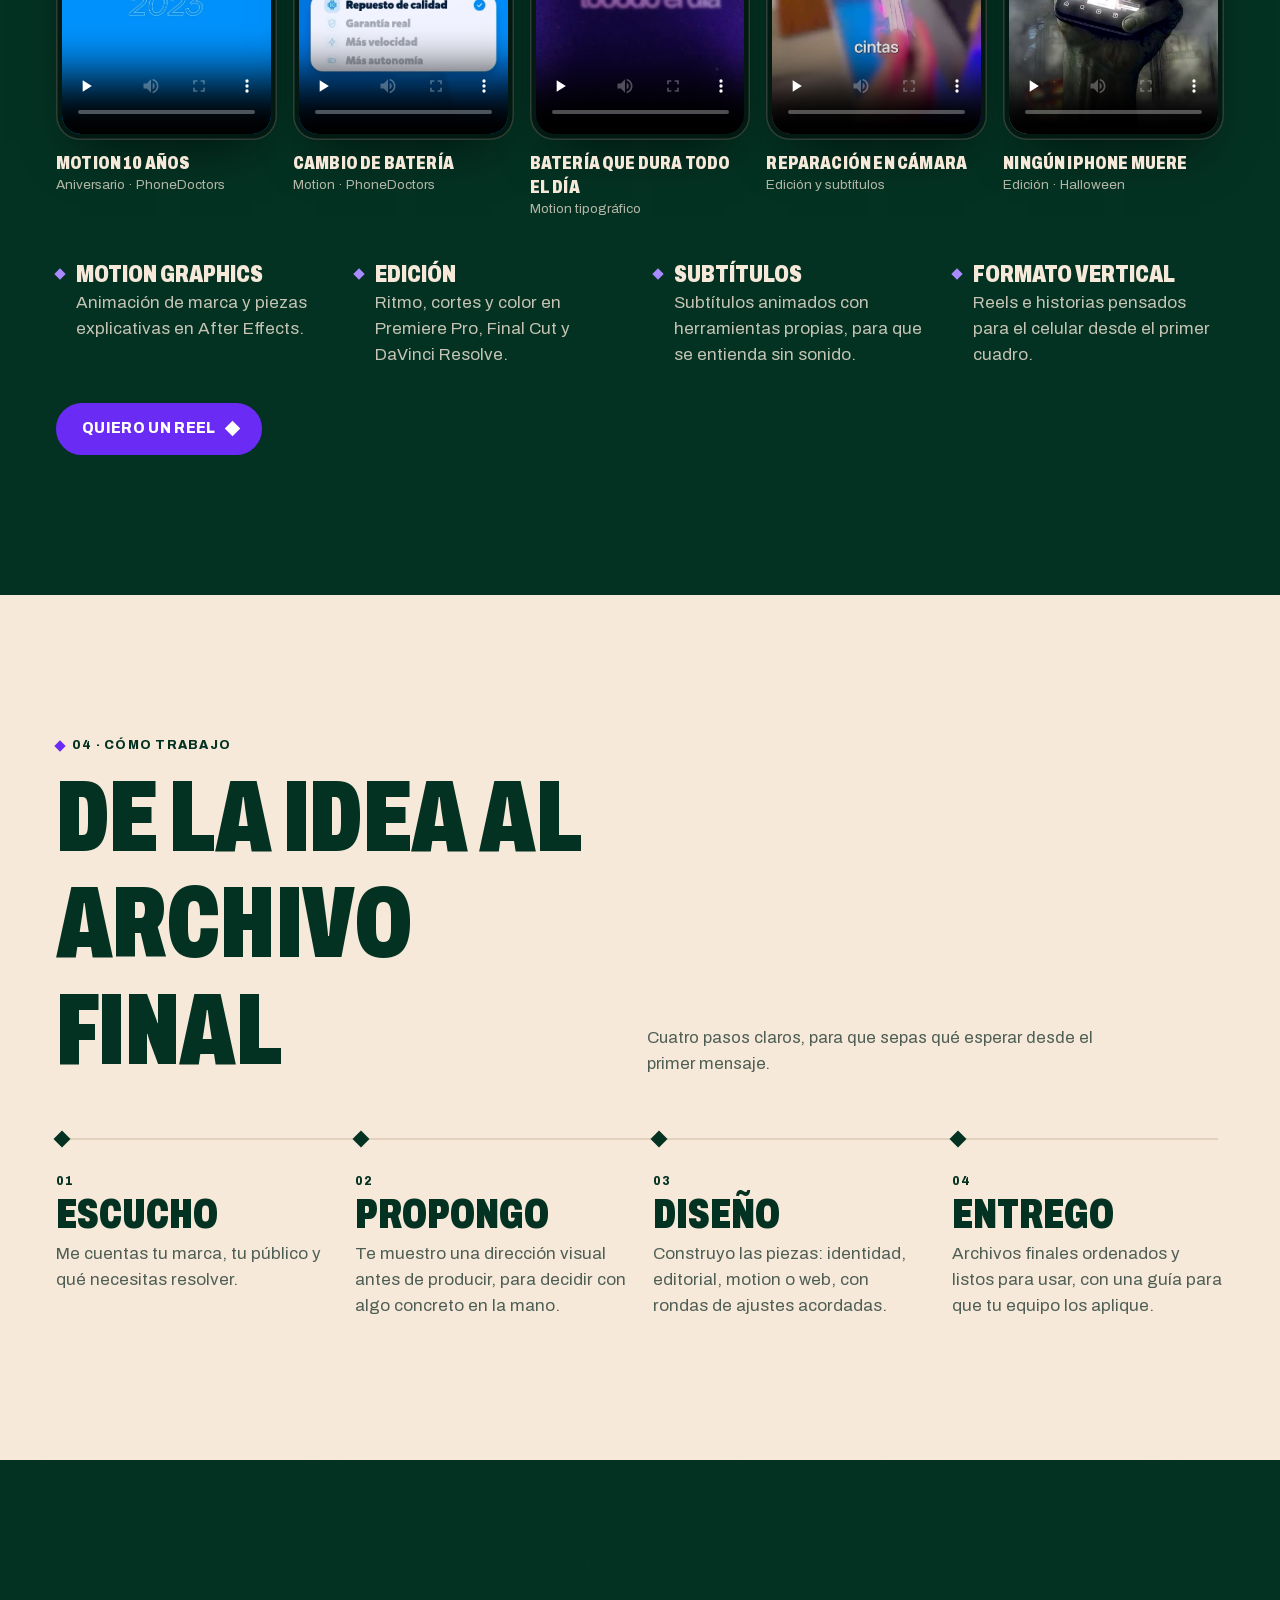
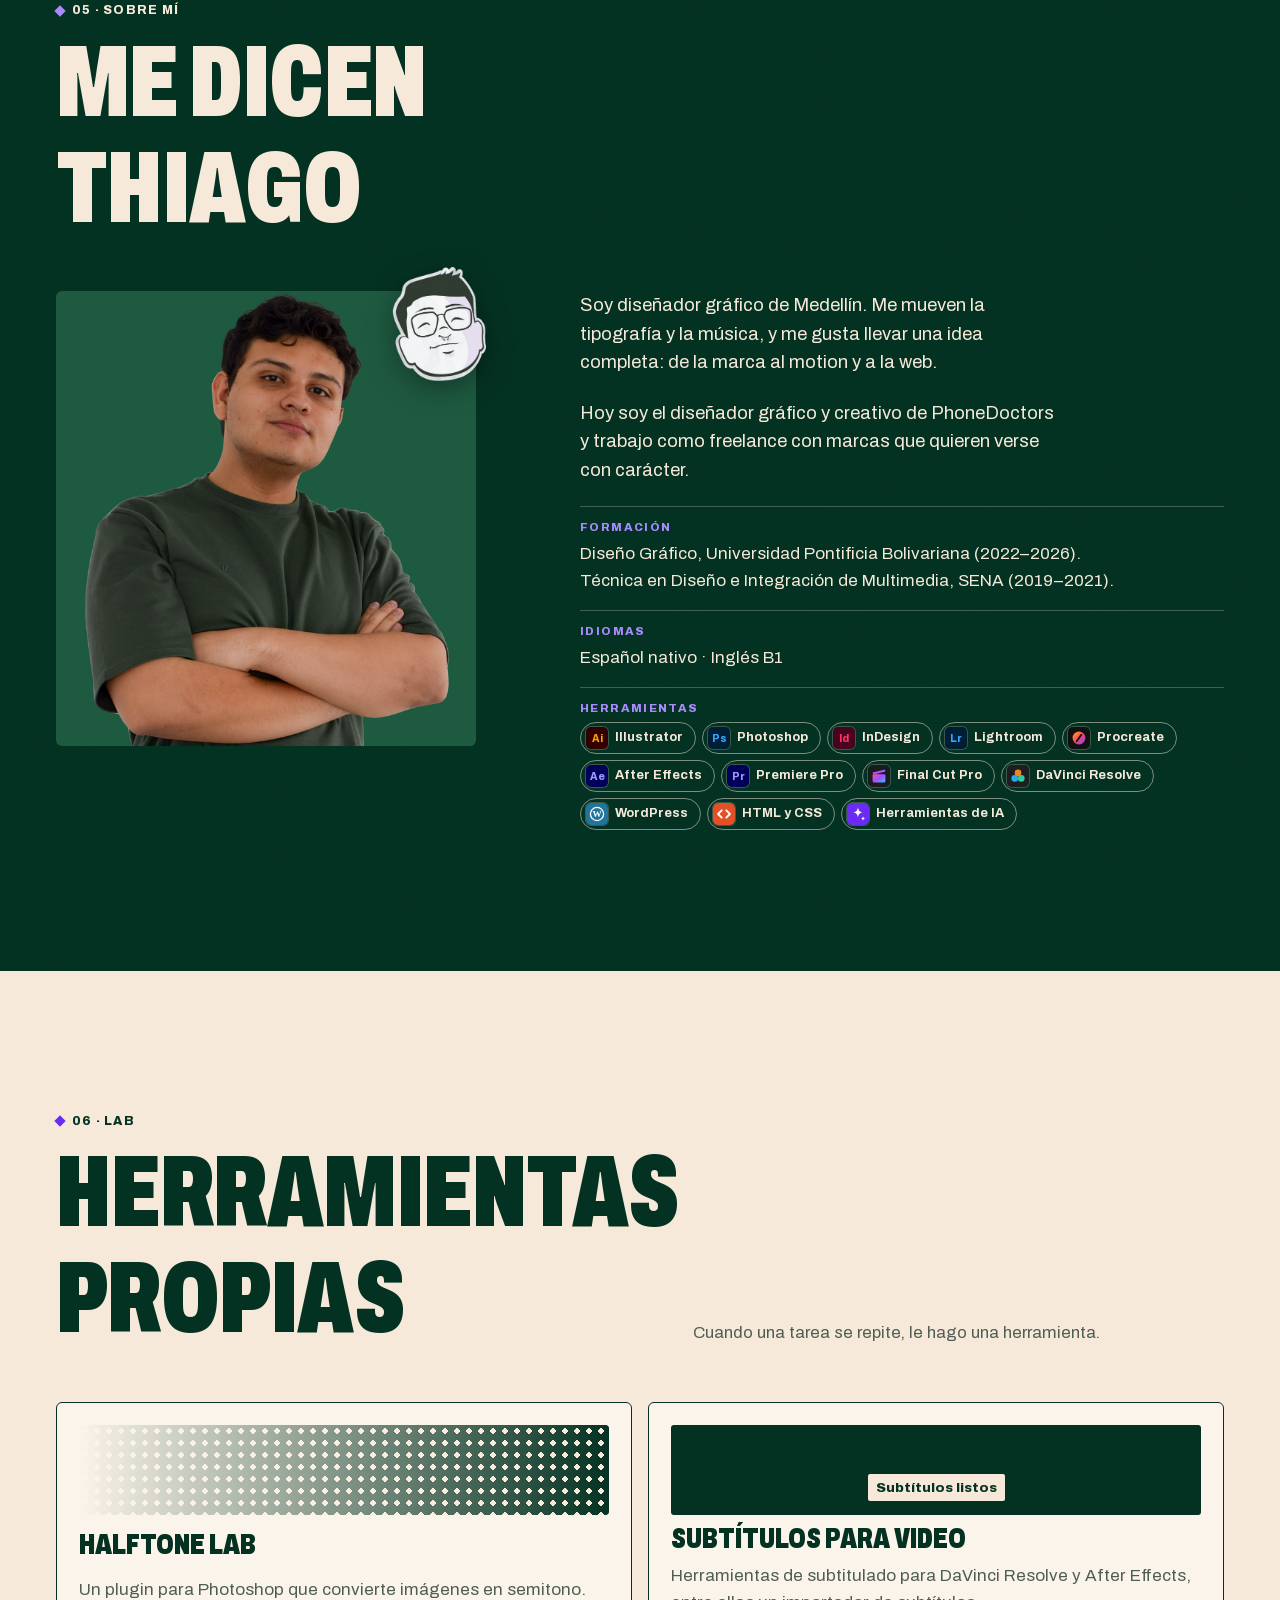
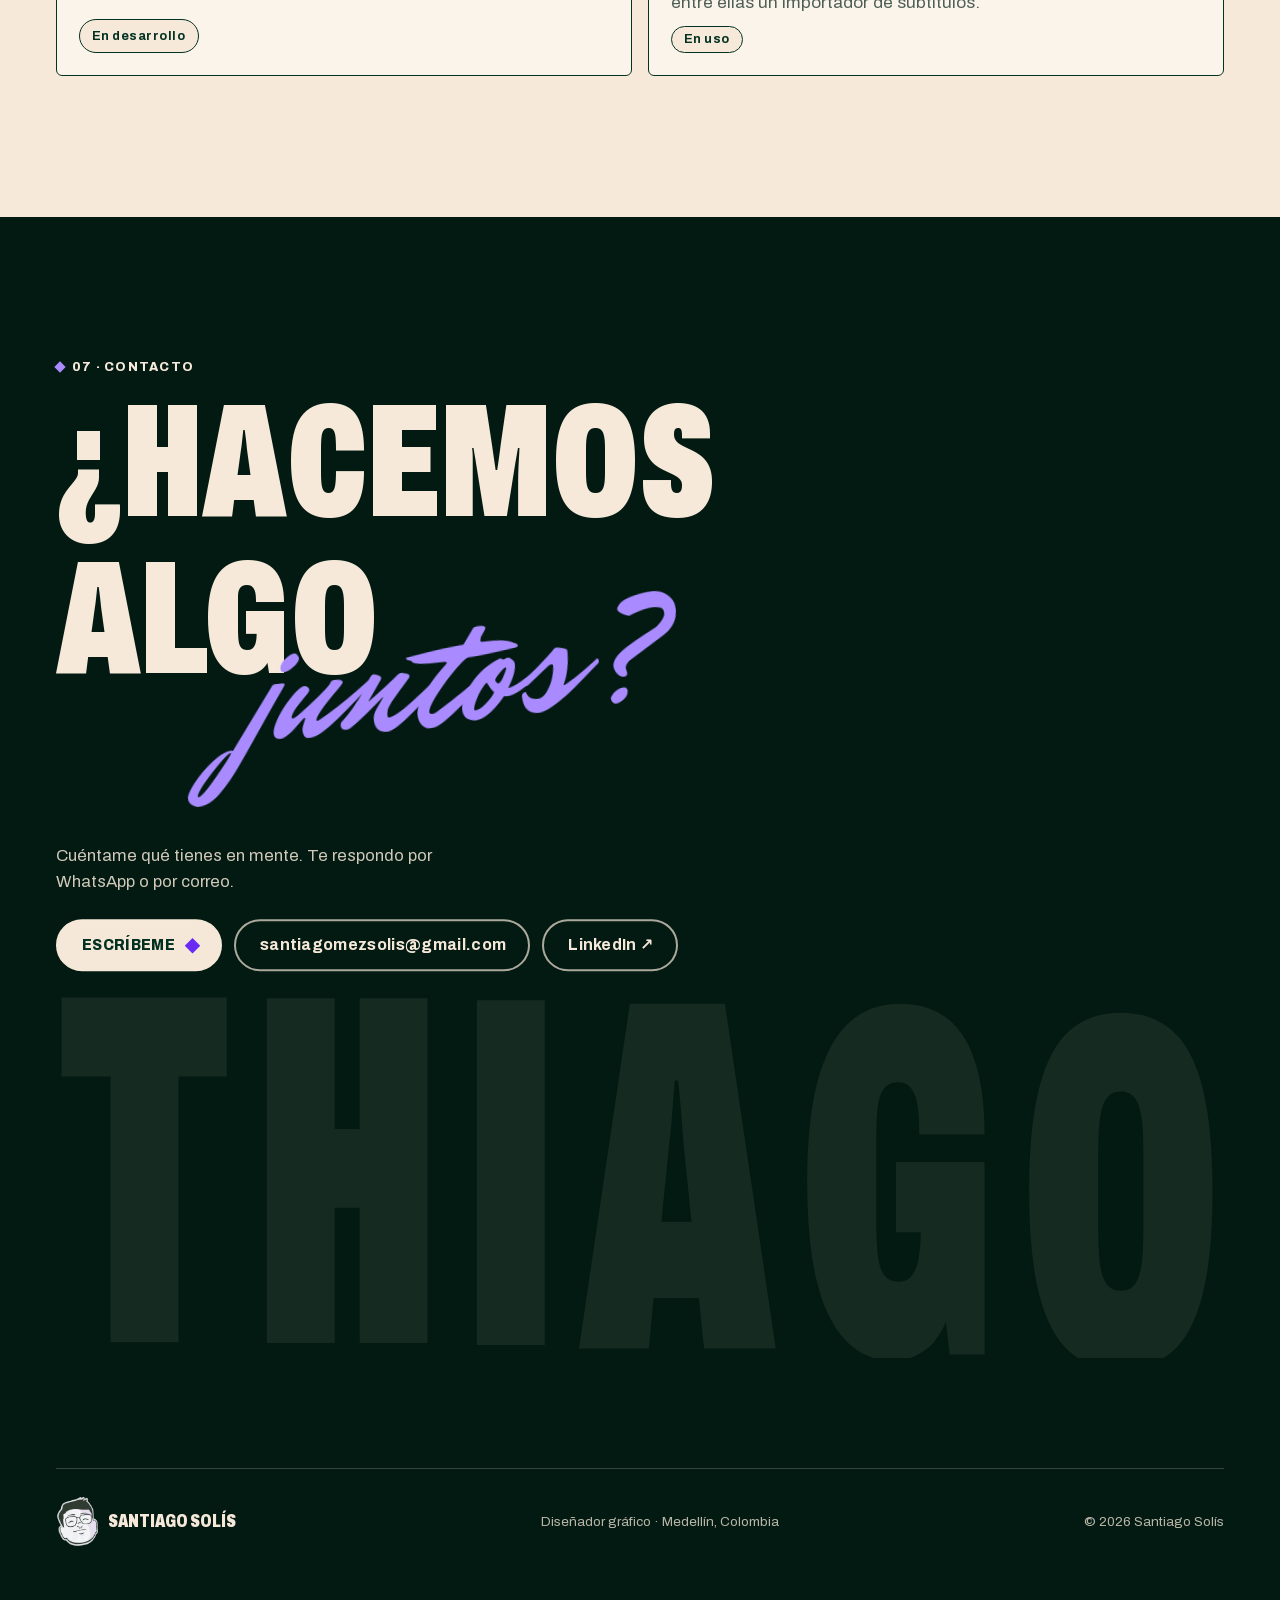
==== commit 93c8a20c: "Arquey: video con acercamientos a las infografías y mockups nuevos Co-Authored-By: Claude Opus 5.5 <" ====
--- a/index.html
+++ b/index.html
@@ -353,7 +353,7 @@
           </div>
         </div>
       </details>
-      <details class="proy" id="p-revista-arquey" data-tags="Editorial" data-cover="img/proyectos/arquey-1-640.webp" data-fila>
+      <details class="proy" id="p-revista-arquey" data-tags="Editorial" data-cover="img/proyectos/arquey-m1-640.webp" data-fila>
         <summary>
           <span class="proy__n">06</span>
           <span class="proy__nombre">Revista Arquey</span>
@@ -366,16 +366,22 @@
             <p>Proyecto de Núcleo profesional I en la UPB.</p>
             <dl class="ficha">
               <dt>Rol</dt><dd>Diseño editorial</dd>
-              <dt>Equipo</dt><dd>Isabella Villegas, Ana Martínez, Santiago Chavarro y Santiago Solís</dd>
+              <dt>Equipo</dt><dd>Santiago Solís</dd>
               <dt>Herramientas</dt><dd><ul class="programas"><li><svg class="ico" aria-hidden="true"><use href="#i-id"/></svg>InDesign</li><li><svg class="ico" aria-hidden="true"><use href="#i-ai"/></svg>Illustrator</li><li><svg class="ico" aria-hidden="true"><use href="#i-ps"/></svg>Photoshop</li><li><svg class="ico" aria-hidden="true"><use href="#i-lr"/></svg>Lightroom</li></ul></dd>
             </dl>
             <a class="btn btn--acento" href="https://wa.me/573005198202?text=Hola%20Thiago%2C%20vi%20el%20proyecto%20Revista%20Arquey%20en%20tu%20portafolio%20y%20quiero%20hablar%20de%20algo%20parecido." target="_blank" rel="noopener">Quiero algo así <span class="btn__rombo"></span></a>
           </div>
           <div class="galeria" data-lenis-prevent tabindex="0" aria-label="Imágenes de Revista Arquey">
-            <figure><picture><source media="(min-width:700px)" srcset="img/proyectos/arquey-1-1200.webp"><img src="img/proyectos/arquey-1-640.webp" width="1200" height="1008" alt="Revista Arquey abierta" loading="lazy" decoding="async"></picture><figcaption>Revista Arquey abierta</figcaption></figure>
-            <figure class="vertical"><picture><source media="(min-width:700px)" srcset="img/proyectos/arquey-2-1200.webp"><img src="img/proyectos/arquey-2-640.webp" width="1200" height="1549" alt="Portada de la revista Arquey" loading="lazy" decoding="async"></picture><figcaption>Portada de la revista Arquey</figcaption></figure>
-            <figure><picture><source media="(min-width:700px)" srcset="img/proyectos/arquey-3-1200.webp"><img src="img/proyectos/arquey-3-640.webp" width="1200" height="464" alt="Doble página de la revista" loading="lazy" decoding="async"></picture><figcaption>Doble página de la revista</figcaption></figure>
-            <figure><picture><source media="(min-width:700px)" srcset="img/proyectos/arquey-4-1200.webp"><img src="img/proyectos/arquey-4-640.webp" width="1066" height="878" alt="Revista Arquey en mockup" loading="lazy" decoding="async"></picture><figcaption>Revista Arquey en mockup</figcaption></figure>
+            <figure class="video ancho"><video src="img/proyectos/arquey-v1.mp4" poster="img/proyectos/arquey-v1.webp" width="1200" height="674" muted loop playsinline preload="none" controls data-auto aria-label="La revista completa: portada, páginas y acercamientos a las infografías"></video><figcaption>La revista completa: portada, páginas y acercamientos a las infografías</figcaption></figure>
+            <figure><picture><source media="(min-width:700px)" srcset="img/proyectos/arquey-m1-1200.webp"><img src="img/proyectos/arquey-m1-640.webp" width="1200" height="675" alt="Portada de Arquey, mayo de 2024" loading="lazy" decoding="async"></picture><figcaption>Portada de Arquey, mayo de 2024</figcaption></figure>
+            <figure><picture><source media="(min-width:700px)" srcset="img/proyectos/arquey-m2-1200.webp"><img src="img/proyectos/arquey-m2-640.webp" width="1200" height="675" alt="Ilustración de consolas a doble página" loading="lazy" decoding="async"></picture><figcaption>Ilustración de consolas a doble página</figcaption></figure>
+            <figure><picture><source media="(min-width:700px)" srcset="img/proyectos/arquey-m3-1200.webp"><img src="img/proyectos/arquey-m3-640.webp" width="1200" height="675" alt="Pokémon Esmeralda y Pokémon Platino" loading="lazy" decoding="async"></picture><figcaption>Pokémon Esmeralda y Pokémon Platino</figcaption></figure>
+            <figure><picture><source media="(min-width:700px)" srcset="img/proyectos/arquey-m4-1200.webp"><img src="img/proyectos/arquey-m4-640.webp" width="1200" height="675" alt="Infografía: anatomía de la Nintendo 64" loading="lazy" decoding="async"></picture><figcaption>Infografía: anatomía de la Nintendo 64</figcaption></figure>
+            <figure><picture><source media="(min-width:700px)" srcset="img/proyectos/arquey-m5-1200.webp"><img src="img/proyectos/arquey-m5-640.webp" width="1200" height="675" alt="Estadística: juegos más vendidos de la N64" loading="lazy" decoding="async"></picture><figcaption>Estadística: juegos más vendidos de la N64</figcaption></figure>
+            <figure><picture><source media="(min-width:700px)" srcset="img/proyectos/arquey-m6-1200.webp"><img src="img/proyectos/arquey-m6-640.webp" width="1200" height="675" alt="Línea de tiempo: de la Super Nintendo a la Switch" loading="lazy" decoding="async"></picture><figcaption>Línea de tiempo: de la Super Nintendo a la Switch</figcaption></figure>
+            <figure><picture><source media="(min-width:700px)" srcset="img/proyectos/arquey-m7-1200.webp"><img src="img/proyectos/arquey-m7-640.webp" width="1200" height="675" alt="Encuesta: ¿los videojuegos causan violencia?" loading="lazy" decoding="async"></picture><figcaption>Encuesta: ¿los videojuegos causan violencia?</figcaption></figure>
+            <figure><picture><source media="(min-width:700px)" srcset="img/proyectos/arquey-m8-1200.webp"><img src="img/proyectos/arquey-m8-640.webp" width="1200" height="675" alt="Doble página de la Nintendo 64" loading="lazy" decoding="async"></picture><figcaption>Doble página de la Nintendo 64</figcaption></figure>
+            <figure><picture><source media="(min-width:700px)" srcset="img/proyectos/arquey-m9-1200.webp"><img src="img/proyectos/arquey-m9-640.webp" width="1200" height="675" alt="Ocarina of Time y la contraportada" loading="lazy" decoding="async"></picture><figcaption>Ocarina of Time y la contraportada</figcaption></figure>
           </div>
         </div>
       </details>
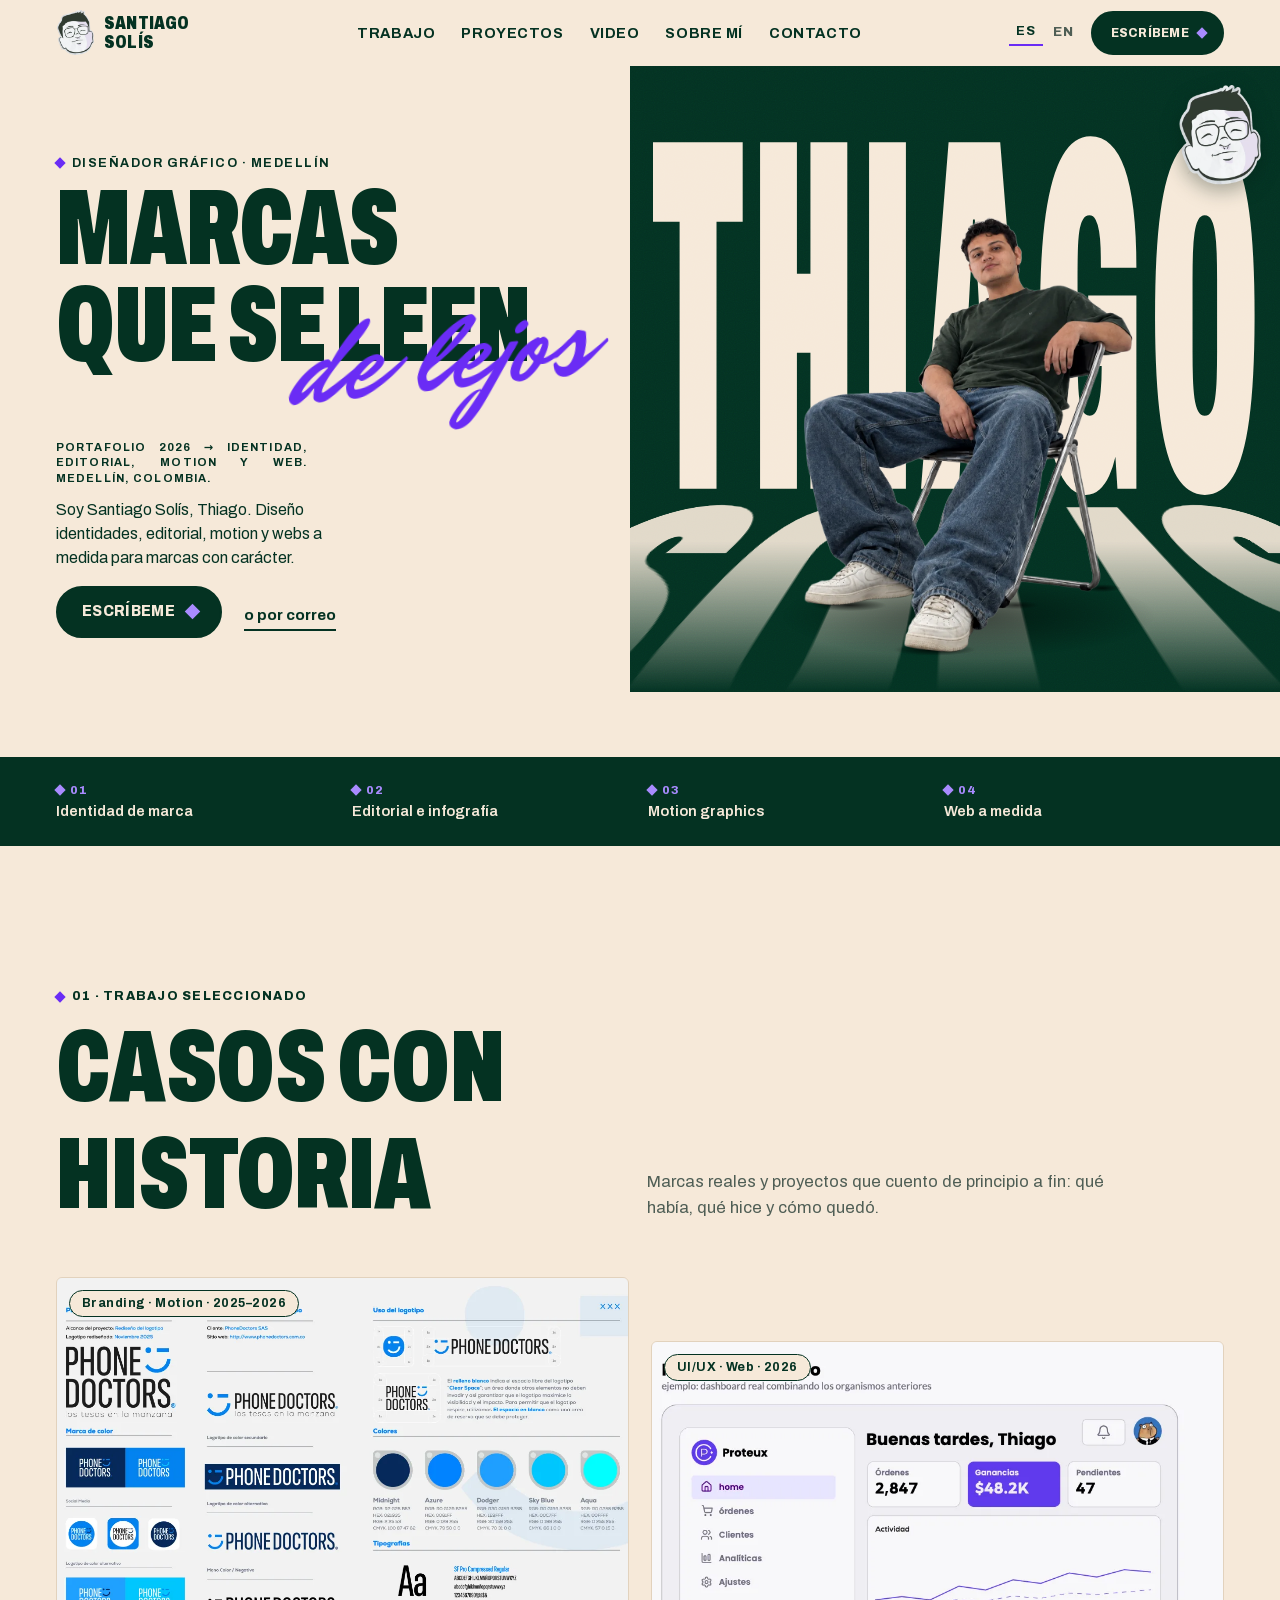
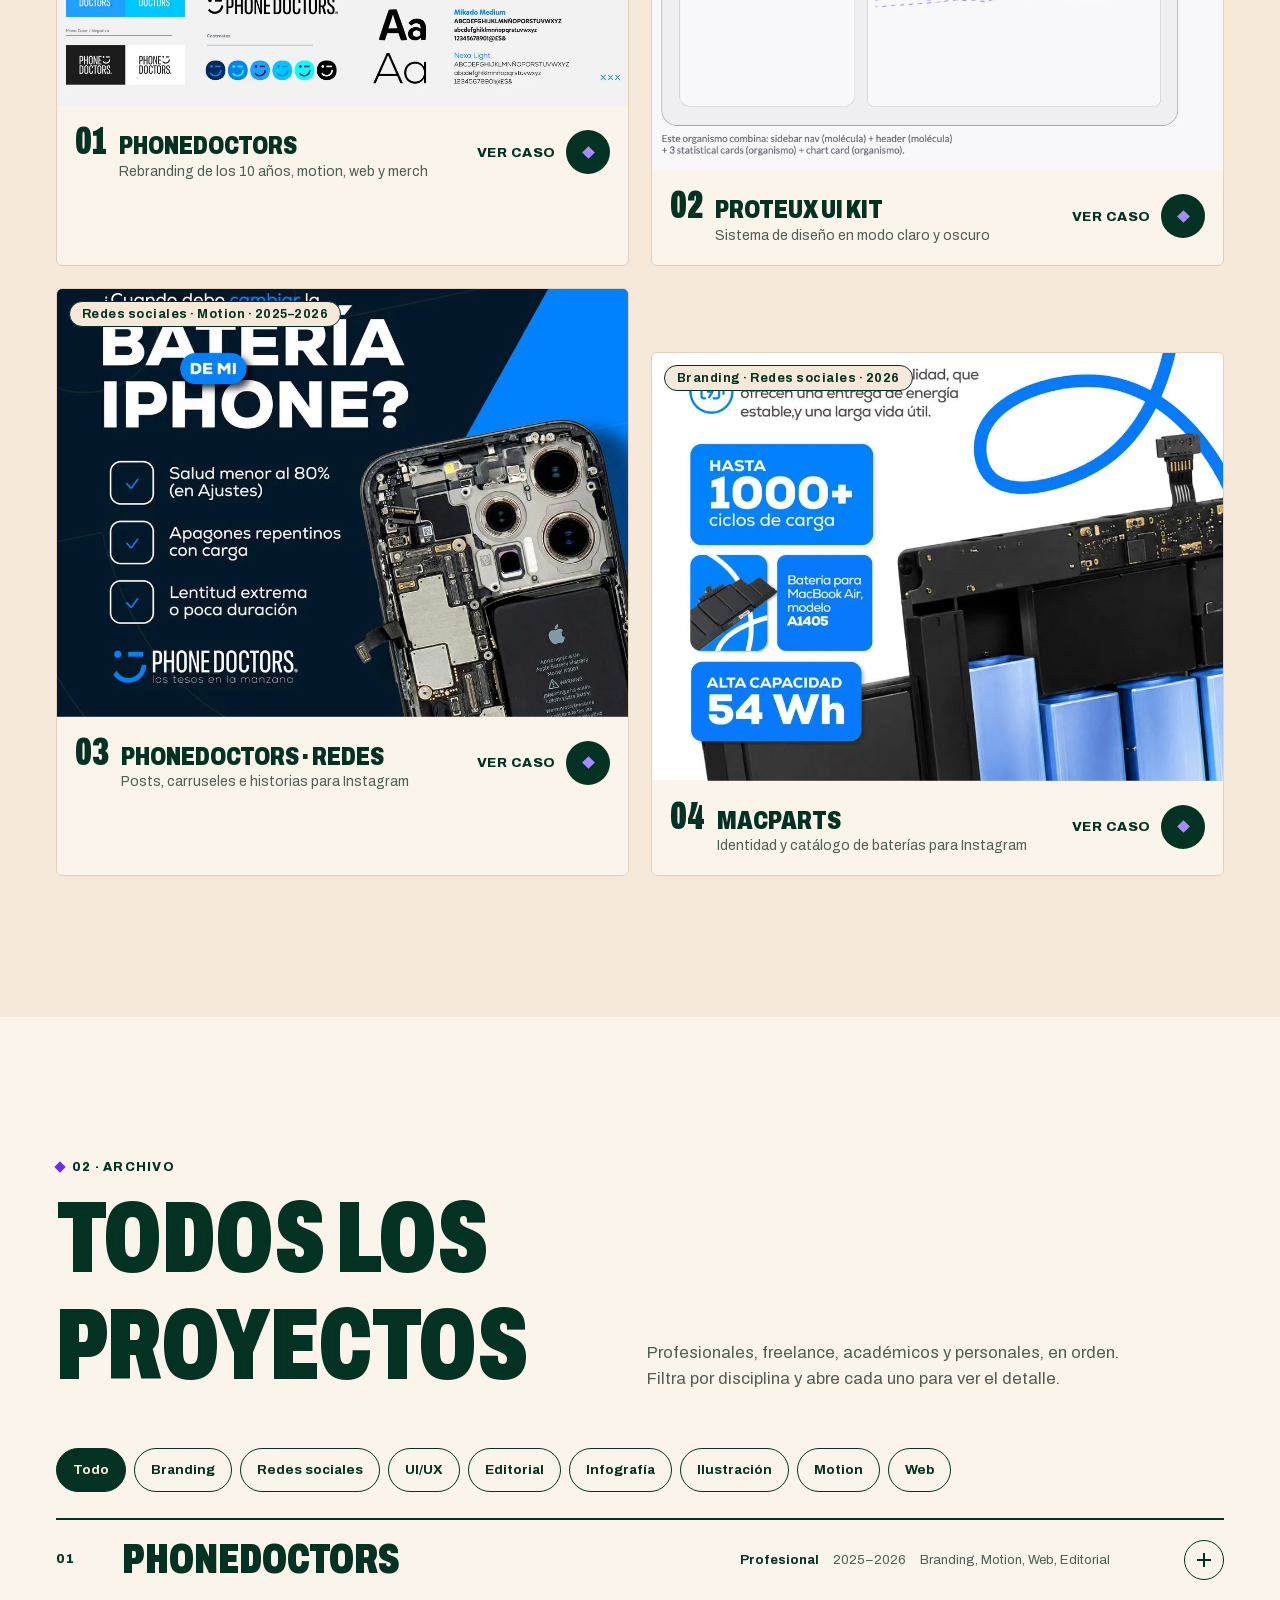
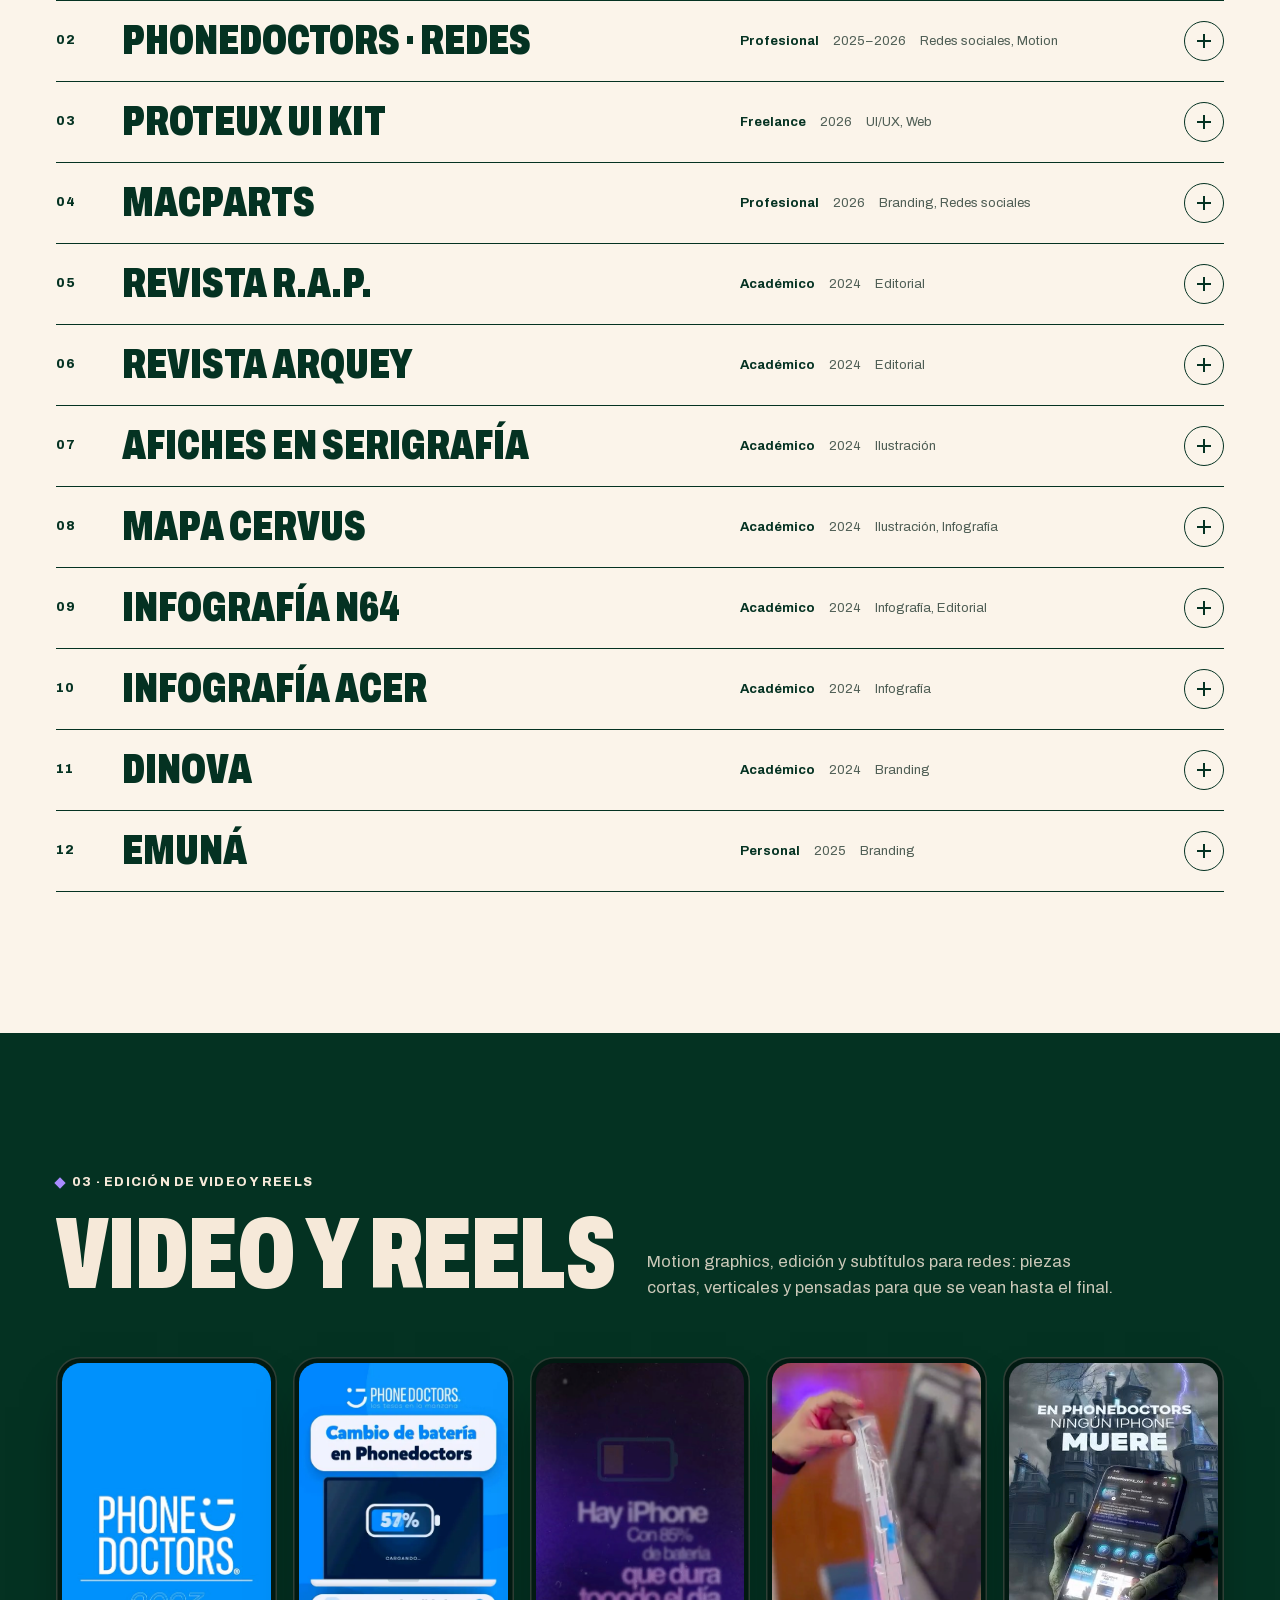
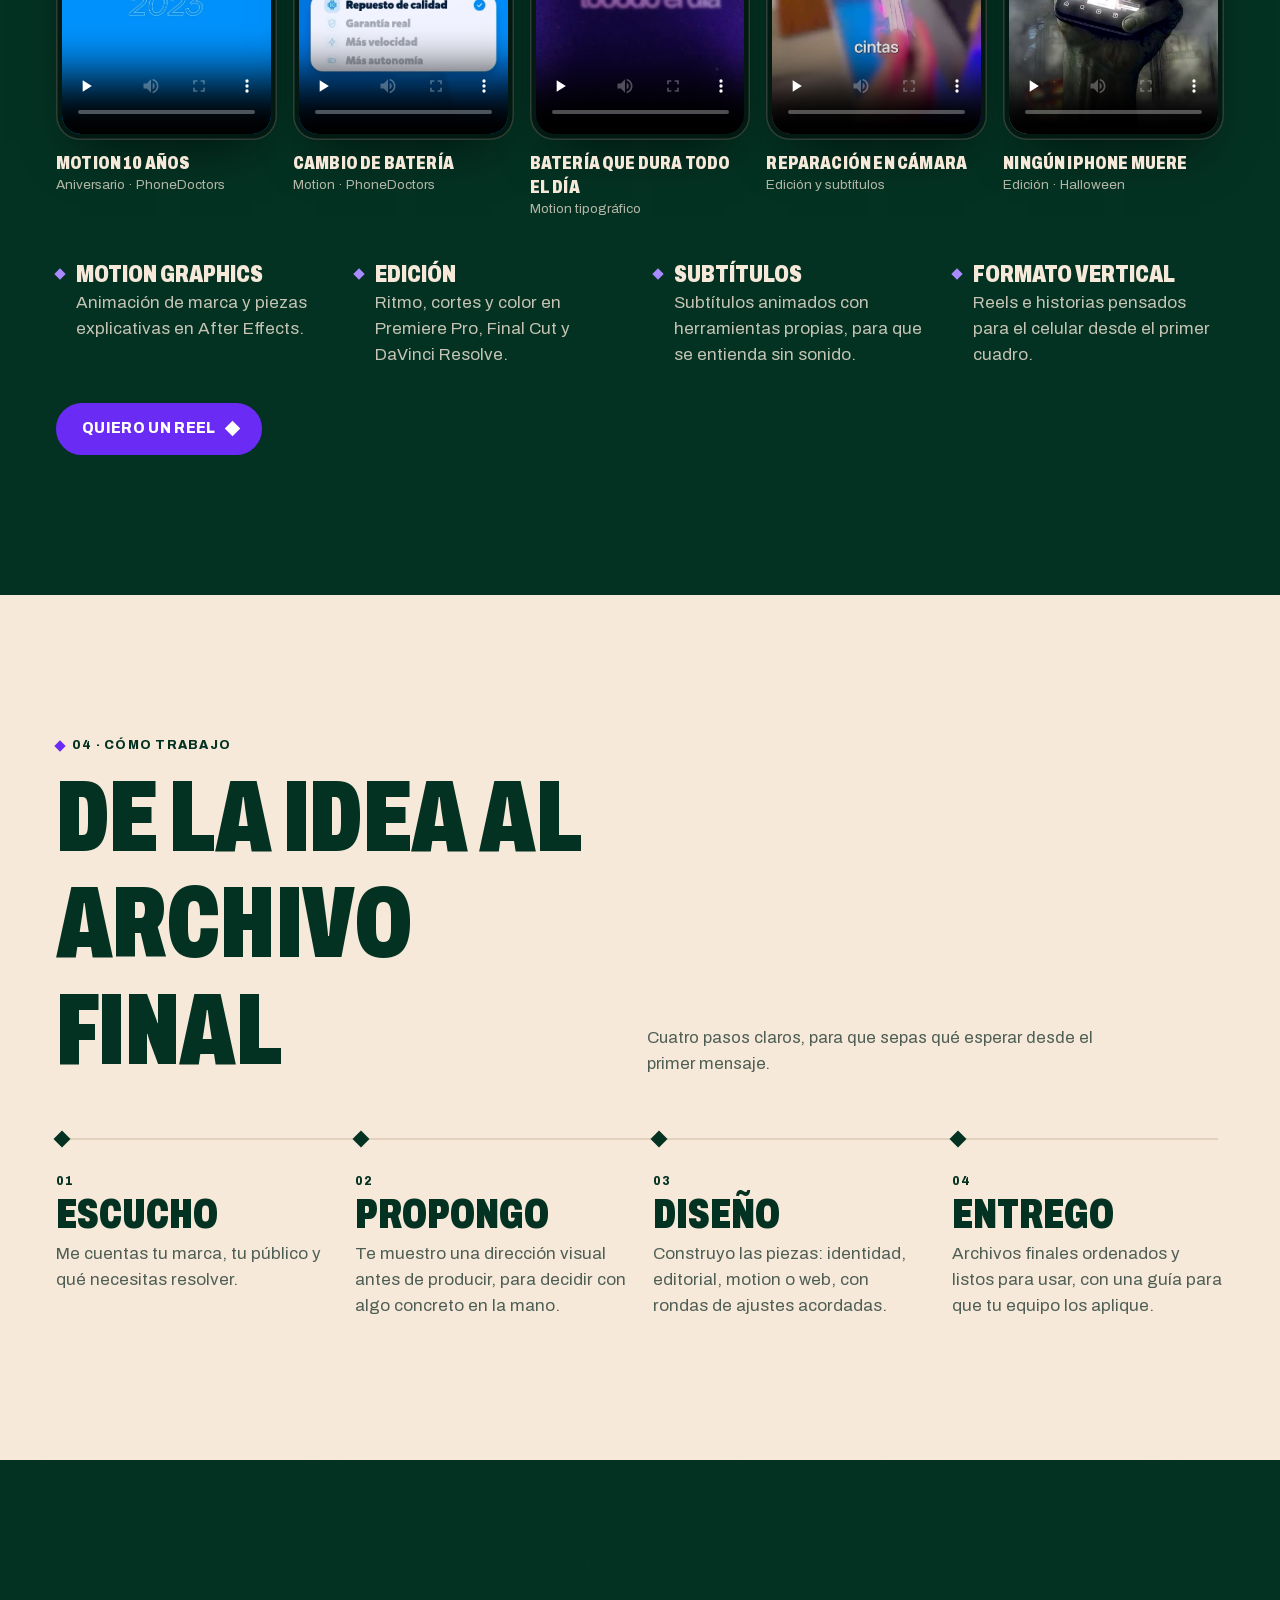
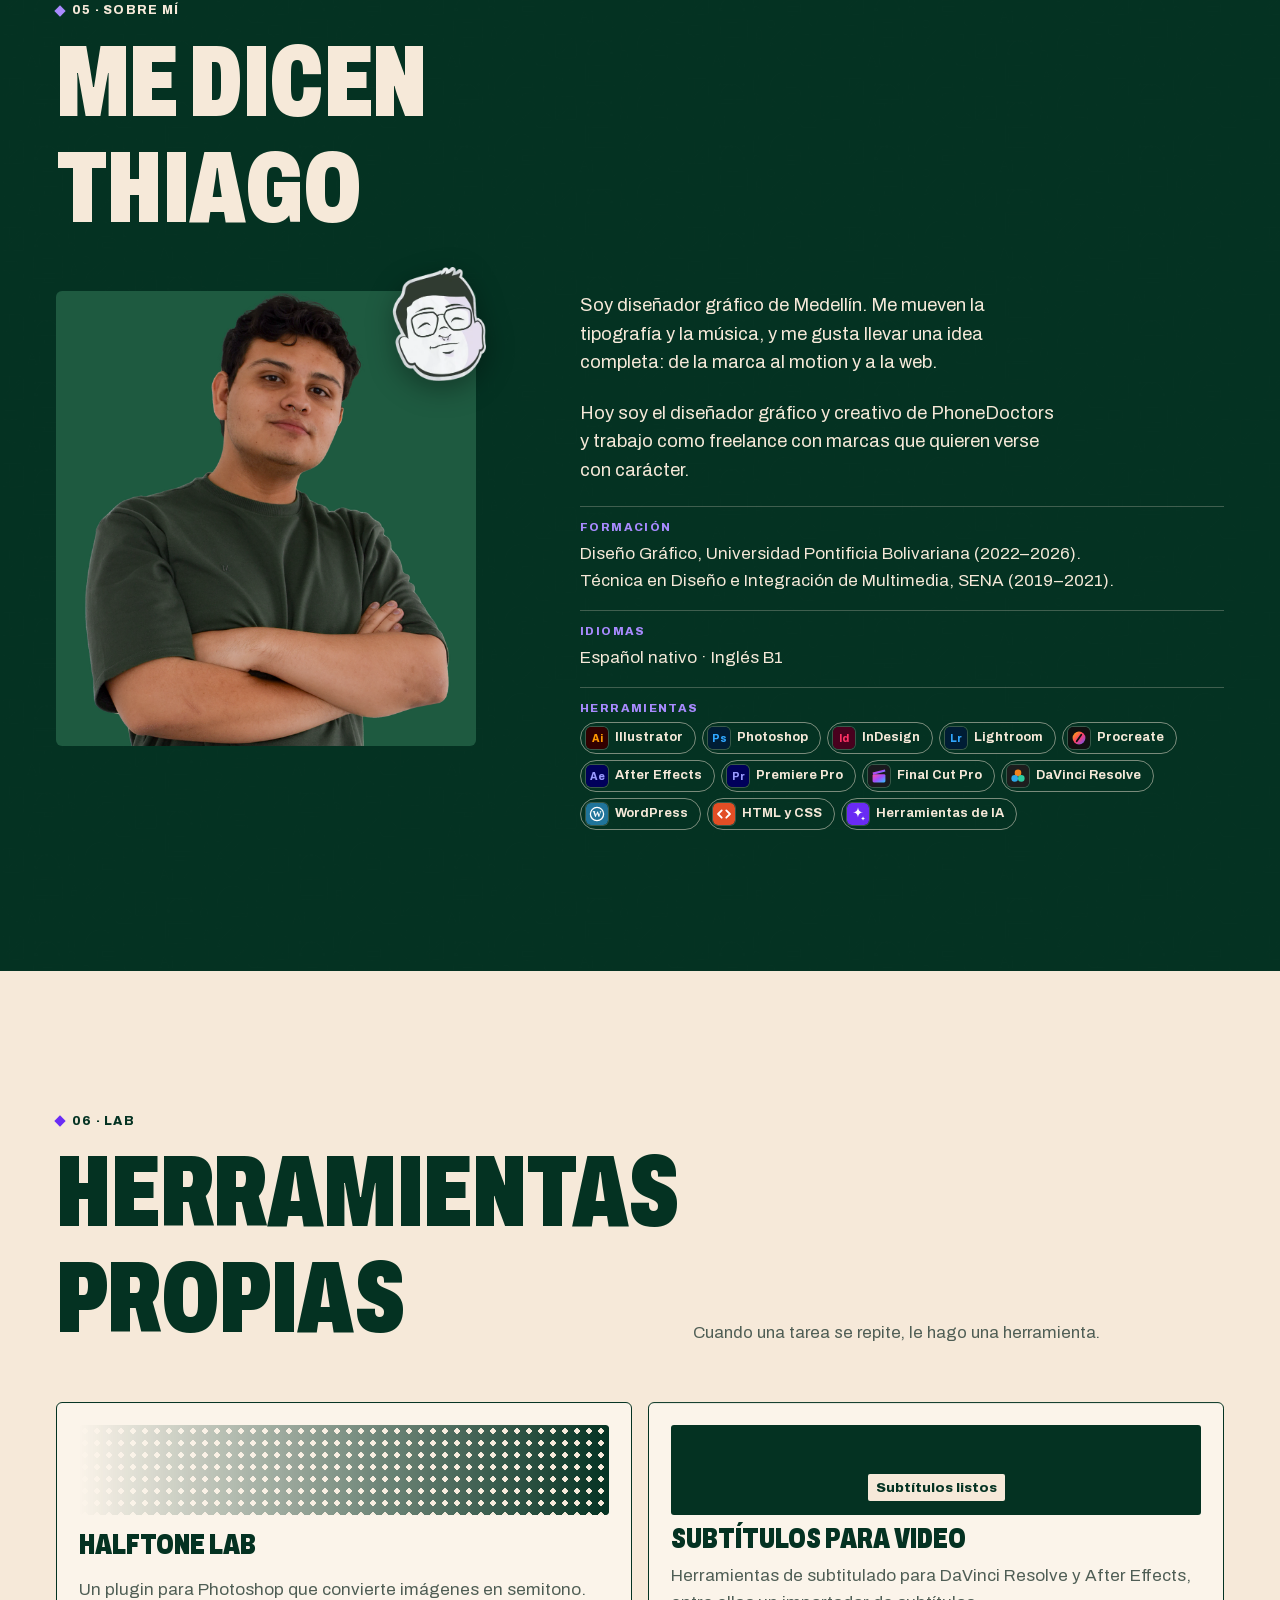
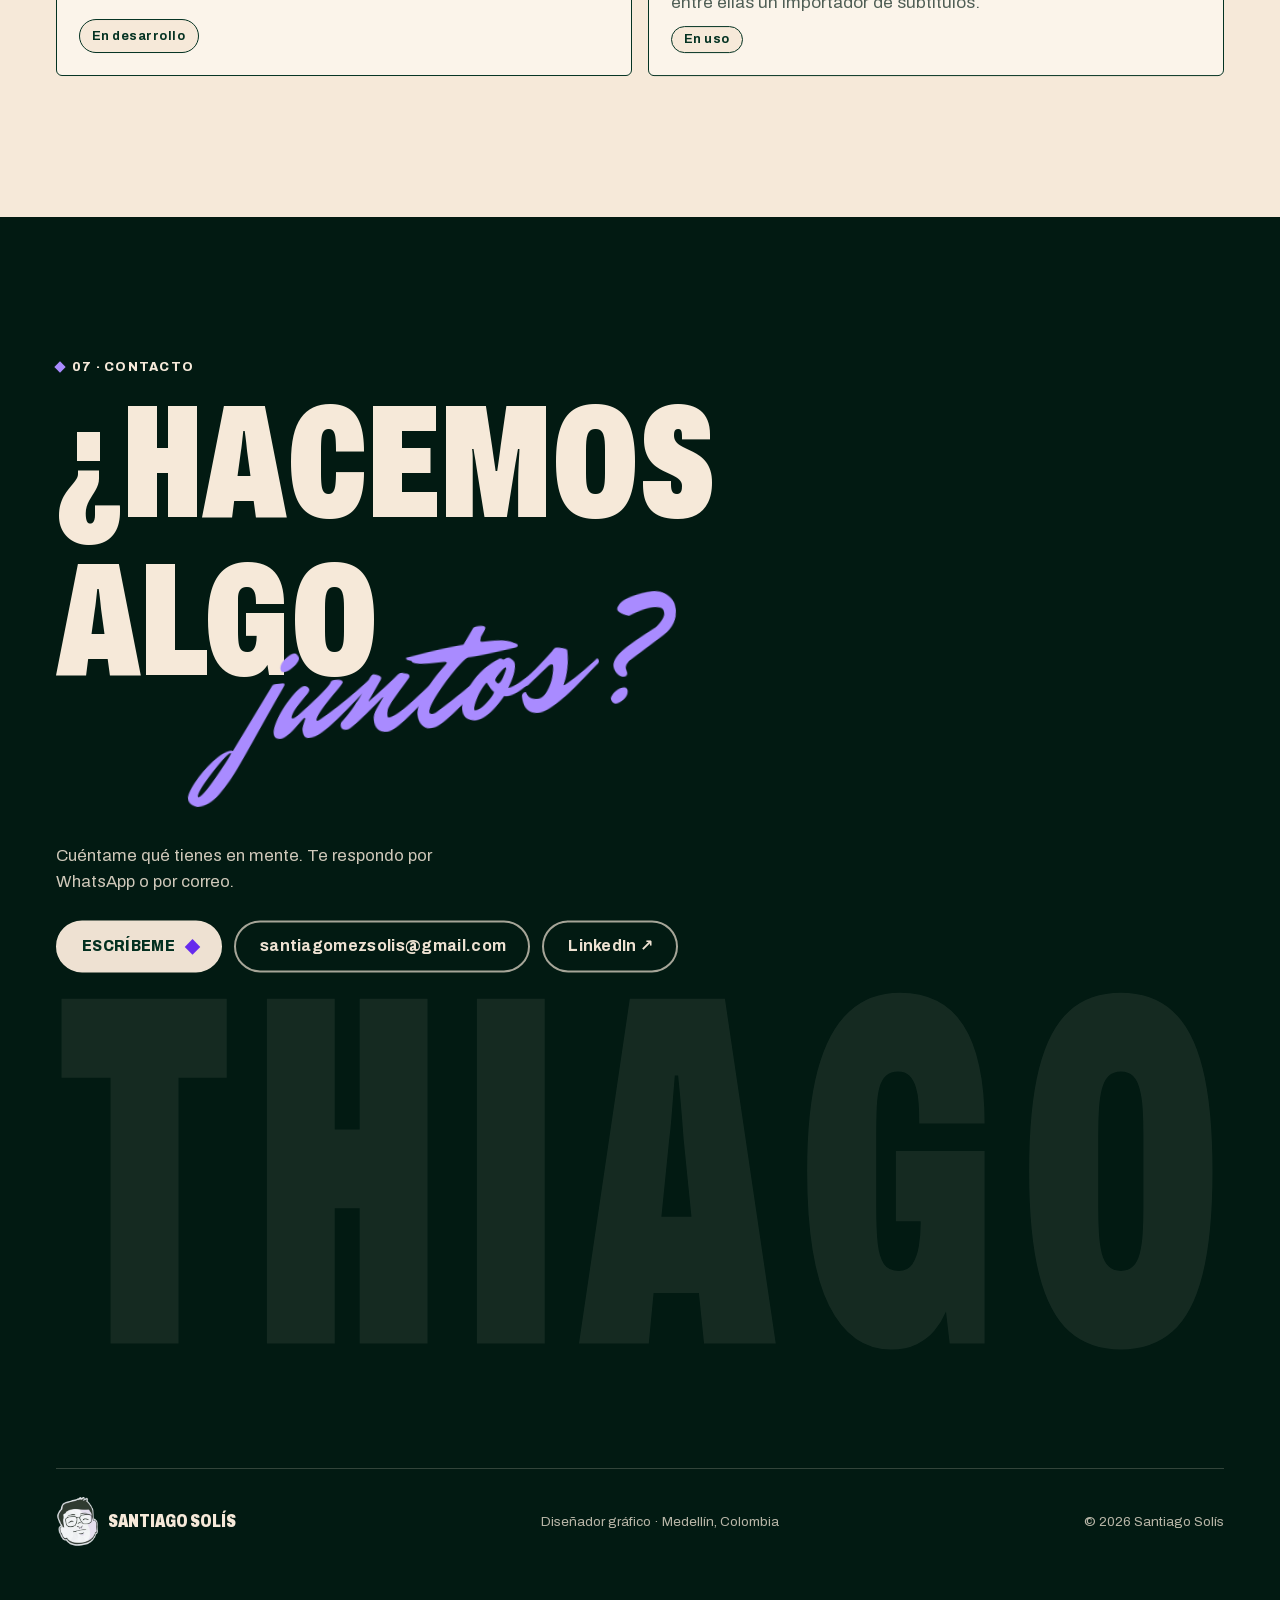
==== commit b7ecbe4d: "Cierre: THIAGO y «juntos» se animan apenas aparecen Co-Authored-By: Claude Opus 5.5 <noreply@anthrop" ====
--- a/index.html
+++ b/index.html
@@ -27,7 +27,7 @@
 <link rel="apple-touch-icon" href="img/apple-touch-icon.png">
 <link rel="preload" href="fonts/archivo-var-latin.woff2" as="font" type="font/woff2" crossorigin>
 <link rel="preload" href="fonts/mr-dafoe-latin.woff2" as="font" type="font/woff2" crossorigin>
-<link rel="stylesheet" href="css/estilos.css?v=20261024b">
+<link rel="stylesheet" href="css/estilos.css?v=20261024c">
 <script>document.documentElement.className=document.documentElement.className.replace('no-js','js');</script>
 <script type="application/ld+json">
 {"@context":"https://schema.org","@type":"Person","name":"Santiago Solís","alternateName":"Thiago","jobTitle":"Diseñador gráfico","email":"mailto:santiagomezsolis@gmail.com","address":{"@type":"PostalAddress","addressLocality":"Medellín","addressCountry":"CO"},"sameAs":["https://www.linkedin.com/in/santiago-solis-714525398/"],"alumniOf":[{"@type":"CollegeOrUniversity","name":"Universidad Pontificia Bolivariana"},{"@type":"EducationalOrganization","name":"SENA"}]}
@@ -690,7 +690,7 @@
 <script src="vendor/ScrollTrigger.min.js" defer></script>
 <script src="vendor/SplitText.min.js" defer></script>
 <script src="vendor/lenis.min.js" defer></script>
-<script src="js/main.js?v=20261024b" defer></script>
+<script src="js/main.js?v=20261024c" defer></script>
 <!-- Contador de visitas (GoatCounter: sin cookies). Panel: https://solisthiago.goatcounter.com -->
 <script data-goatcounter="https://solisthiago.goatcounter.com/count" async src="https://gc.zgo.at/count.js"></script>
 </body>
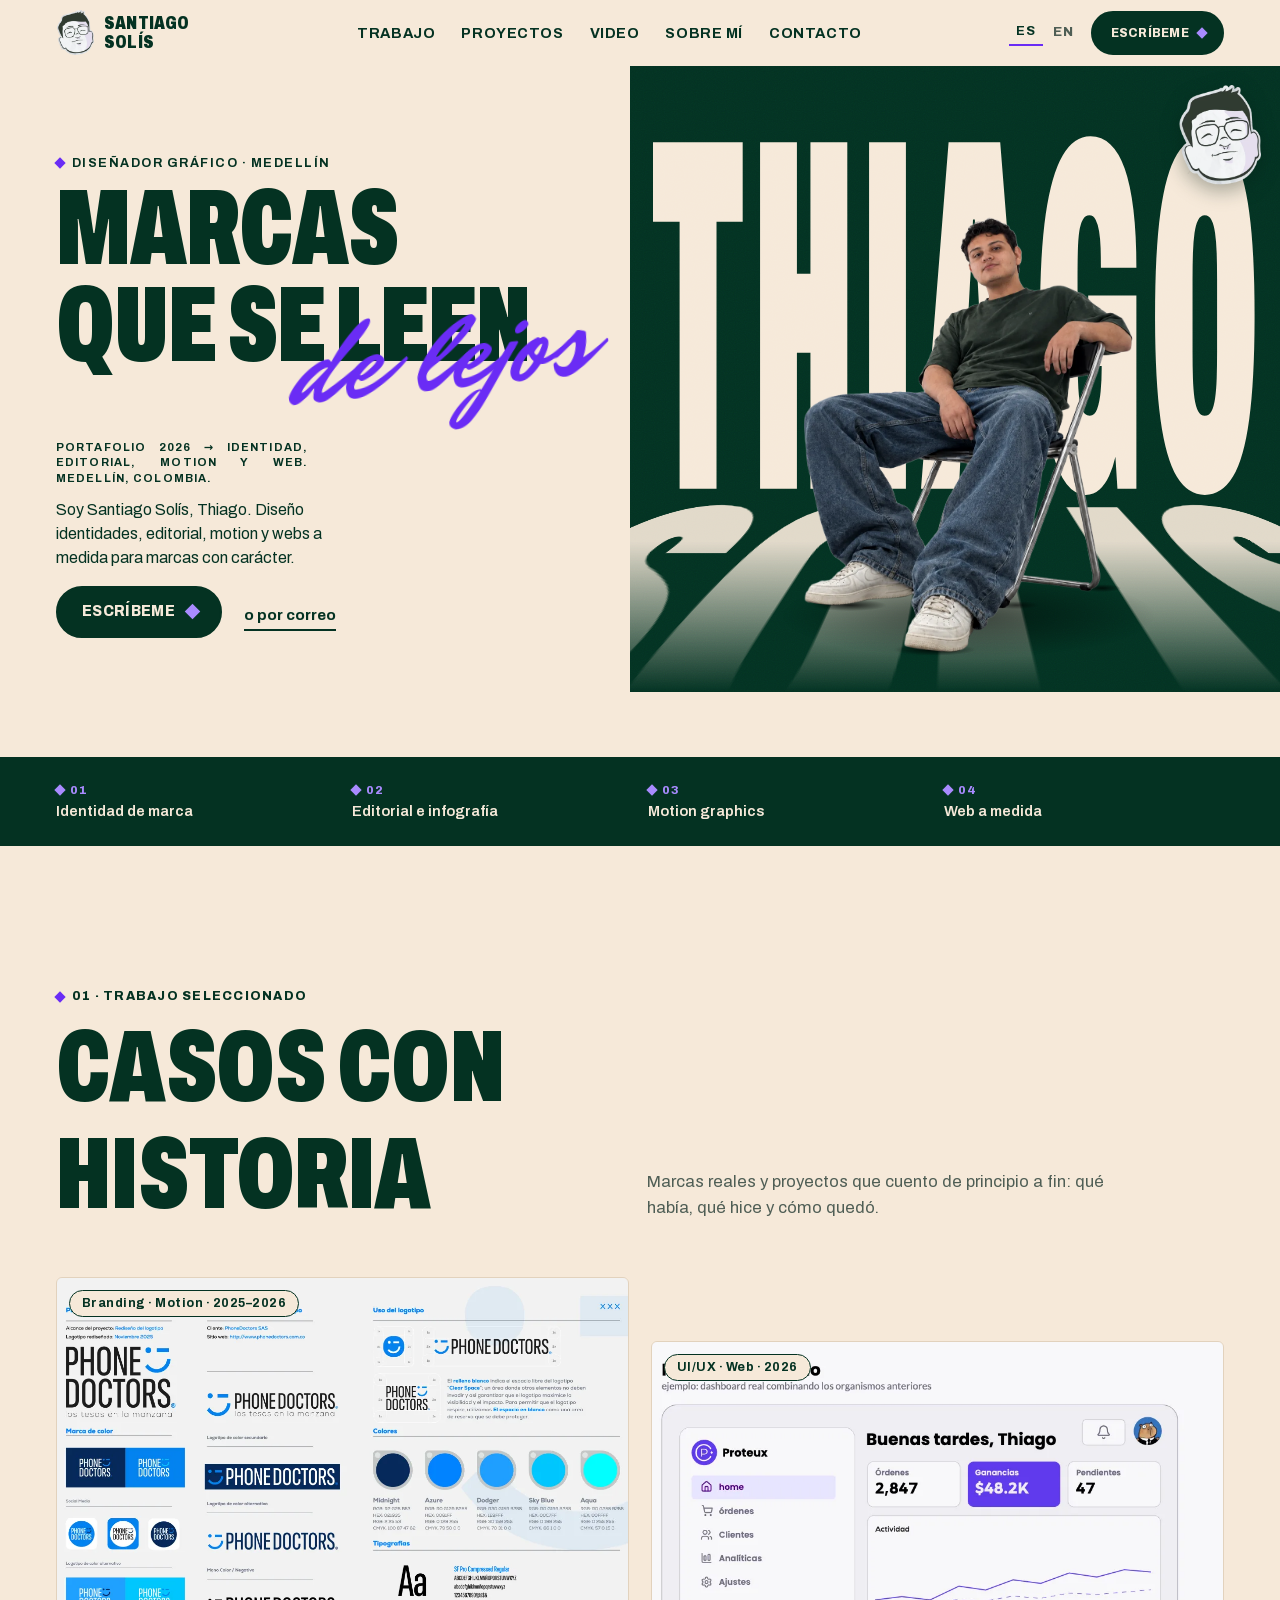
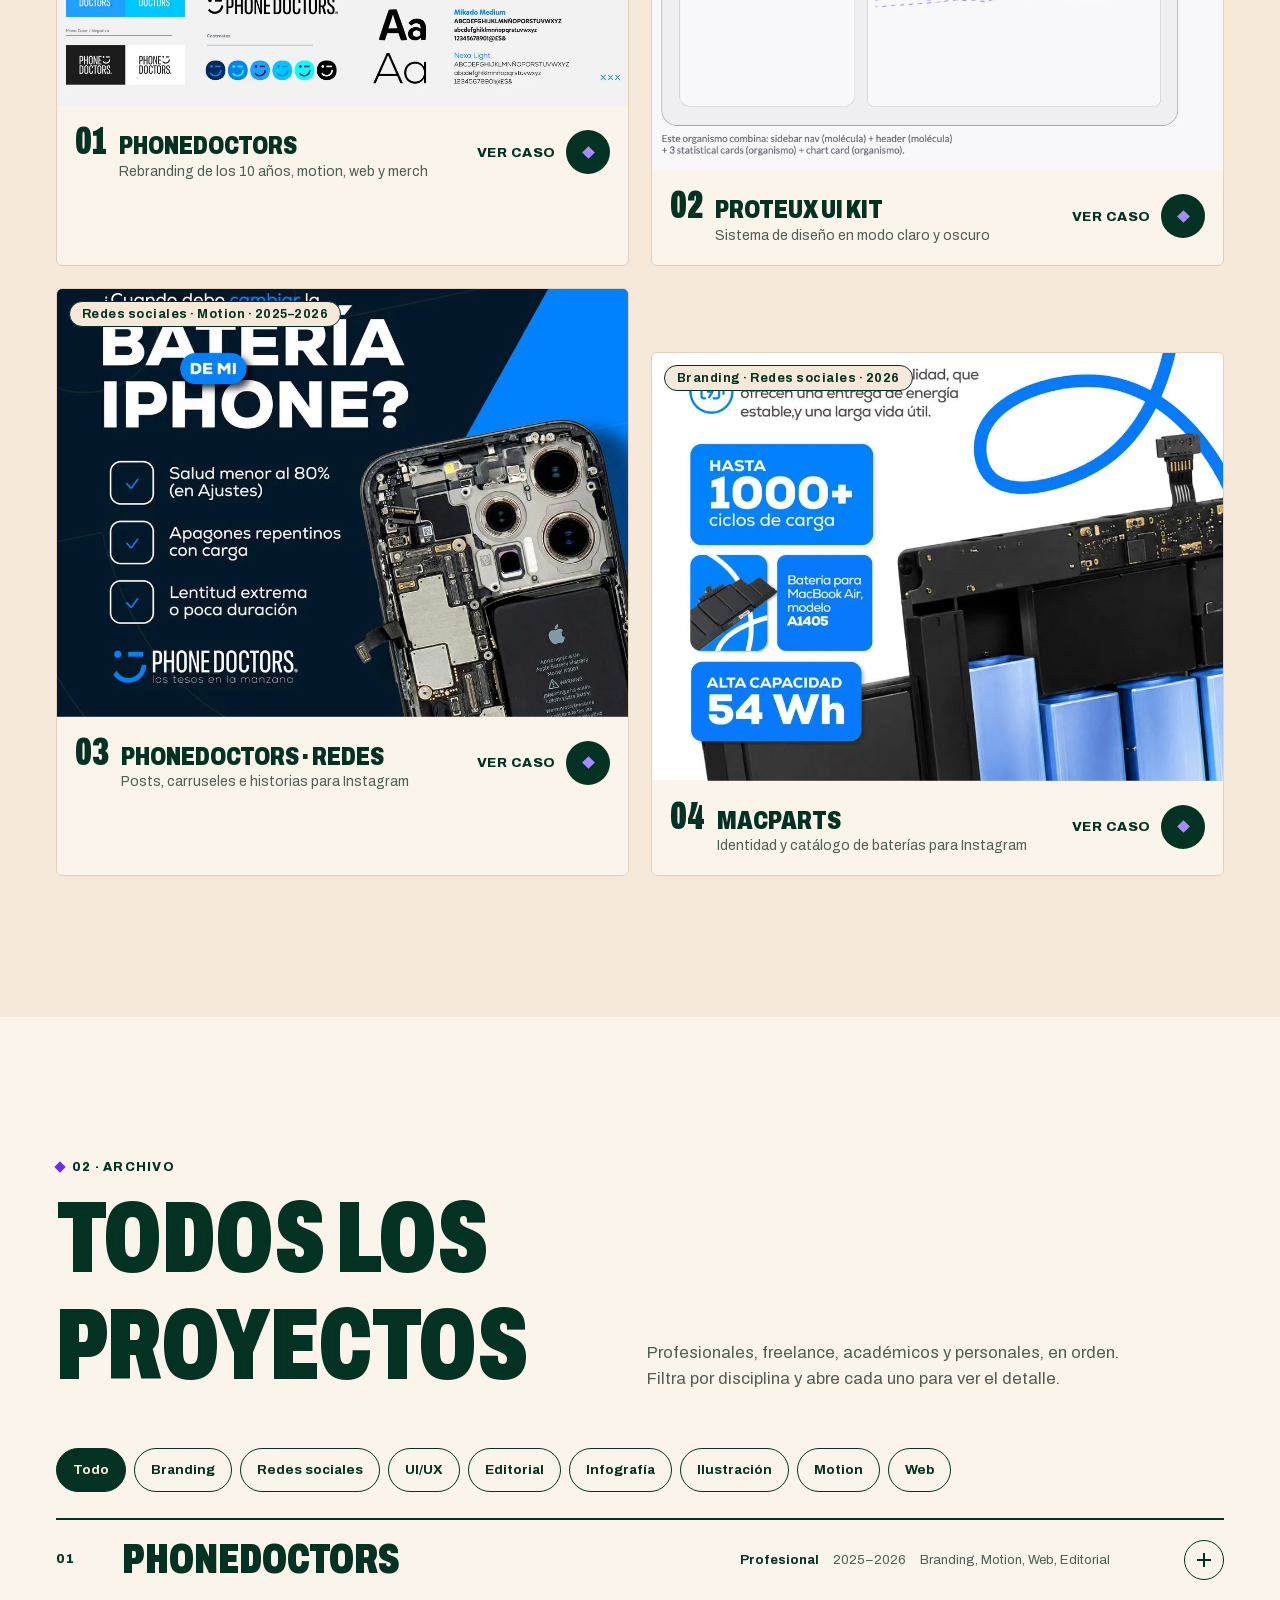
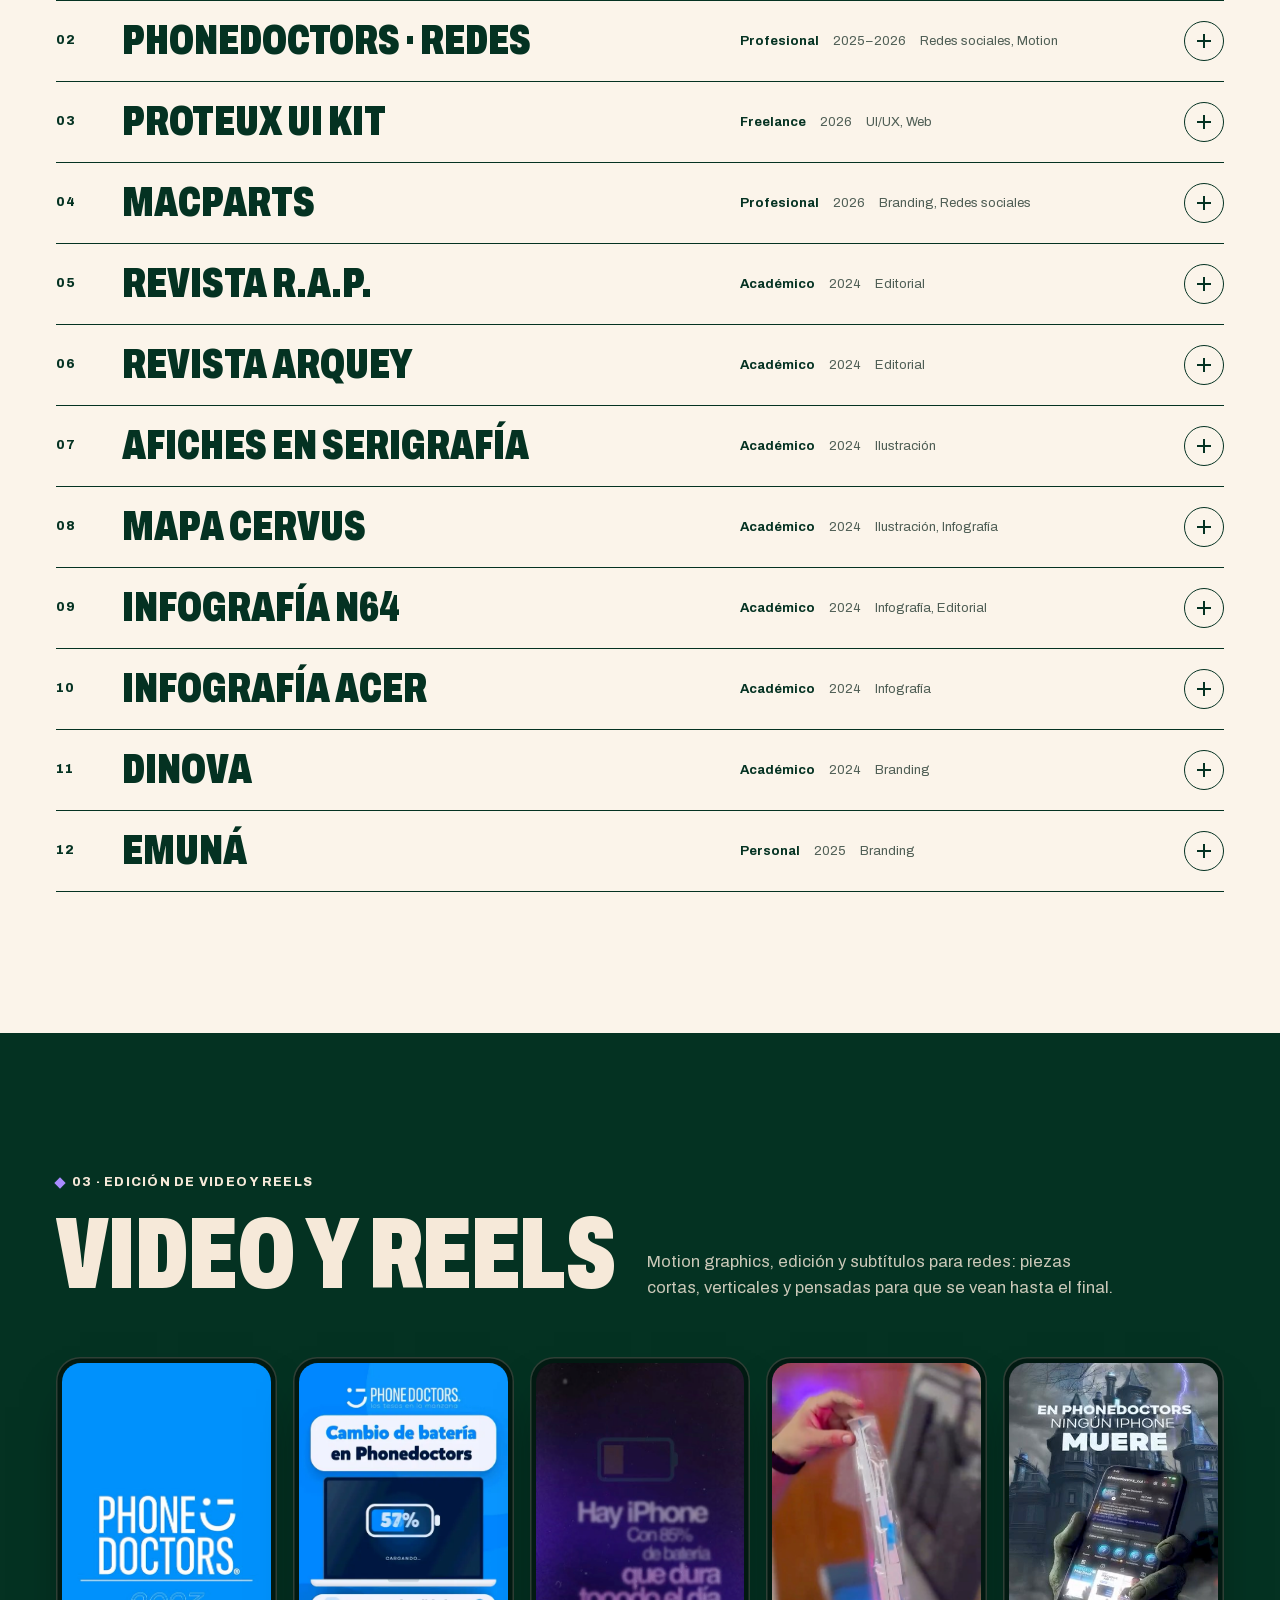
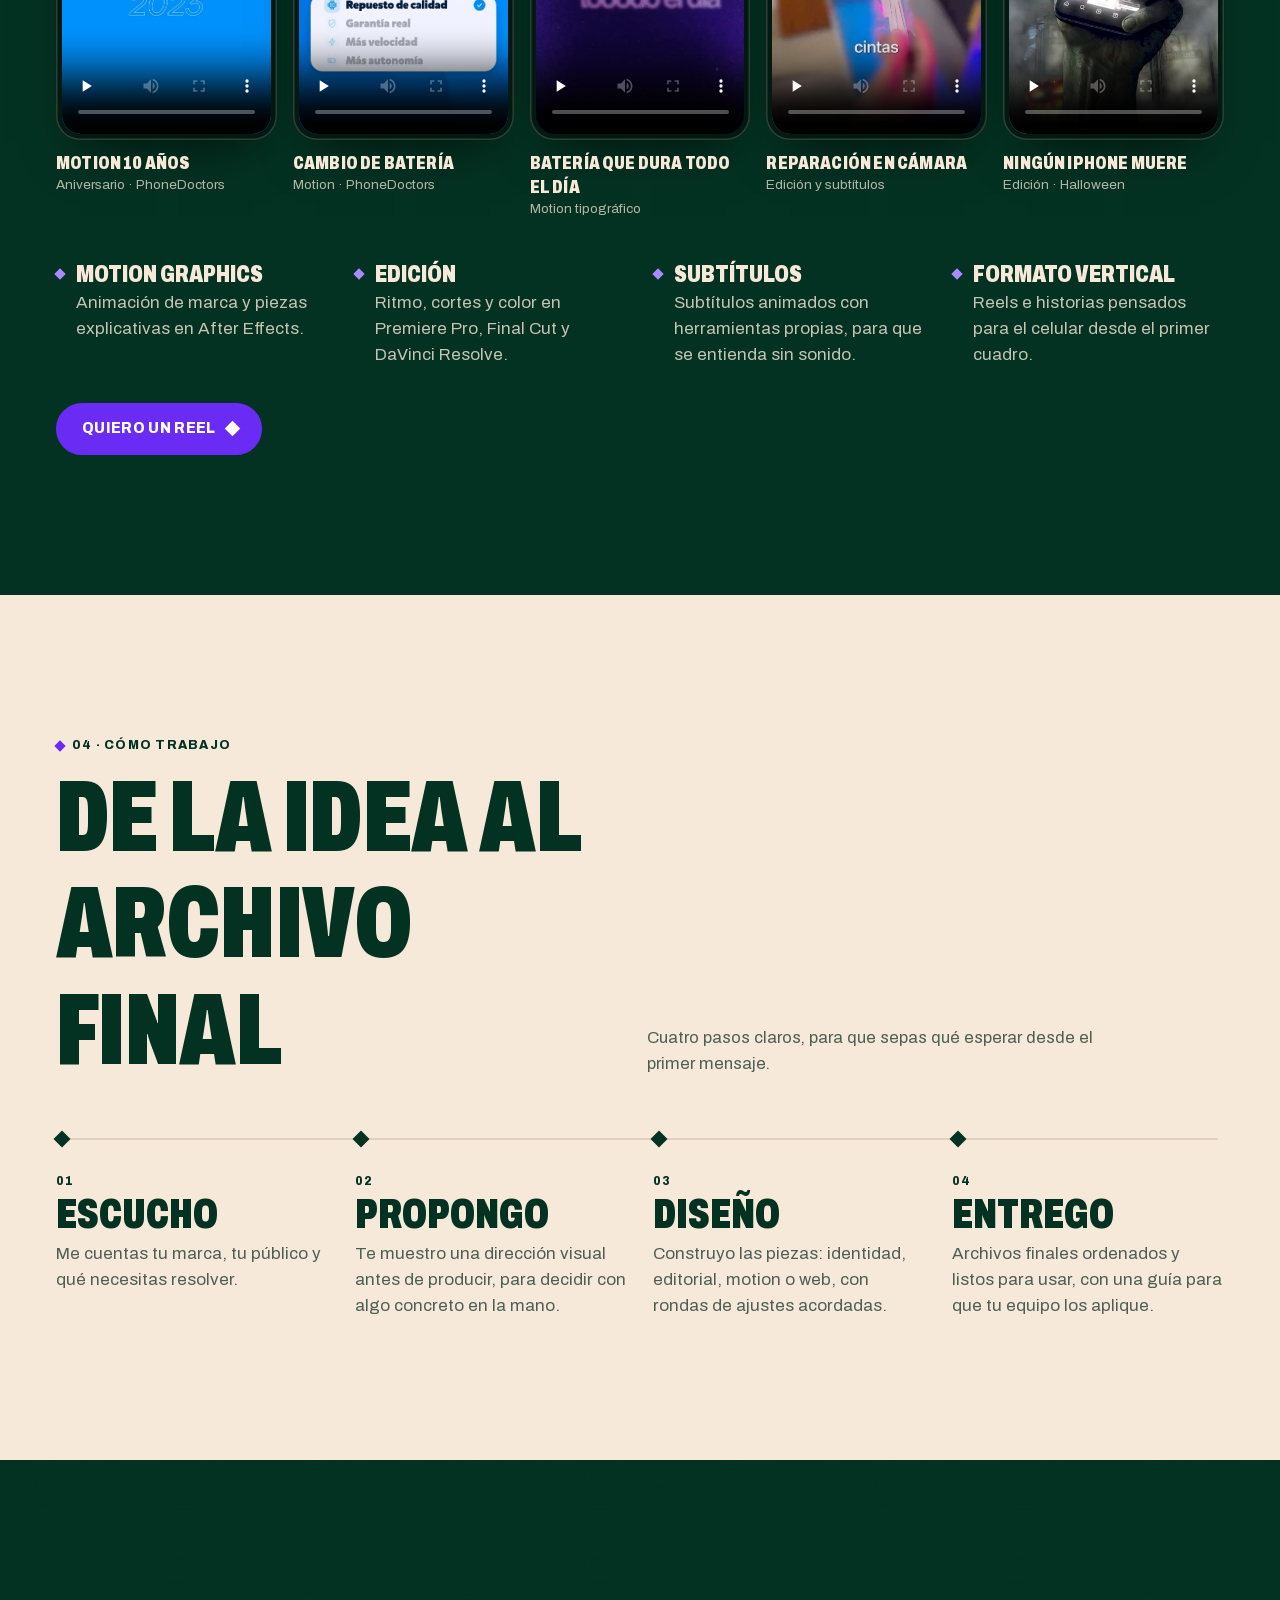
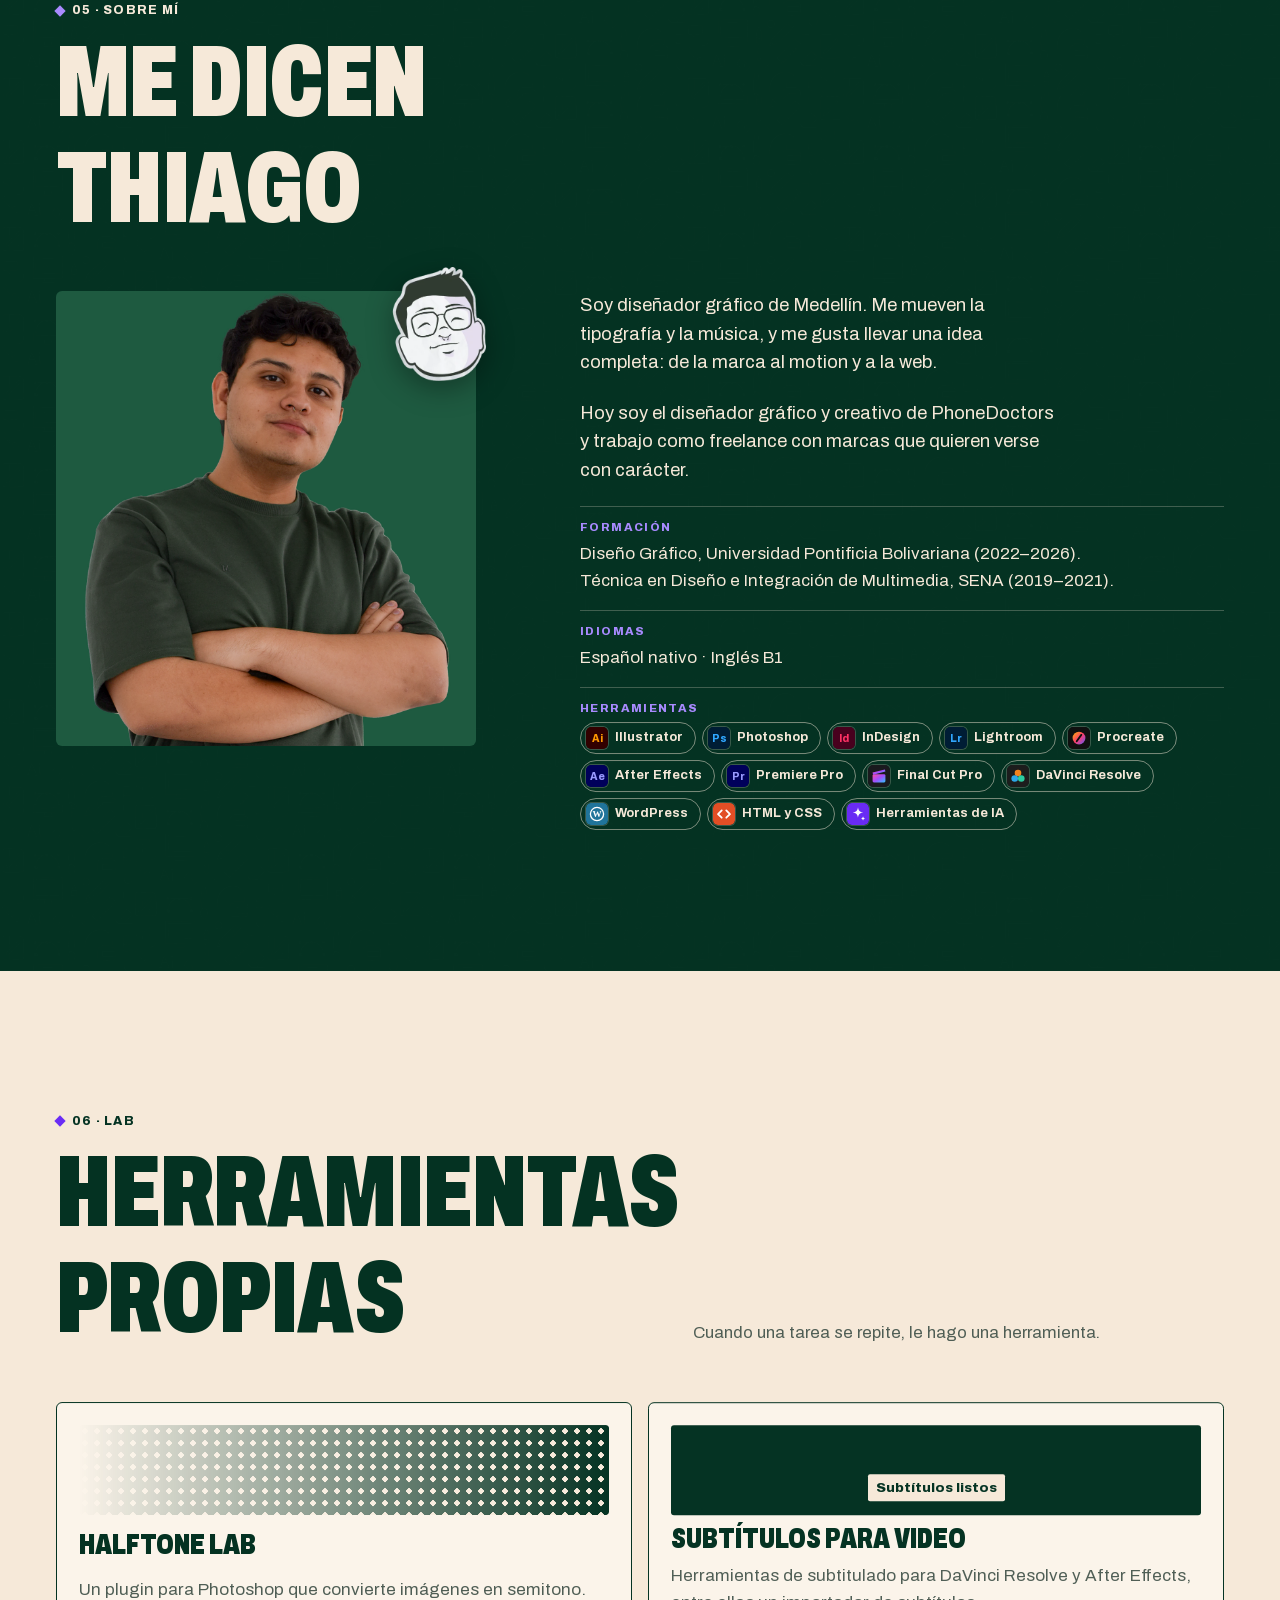
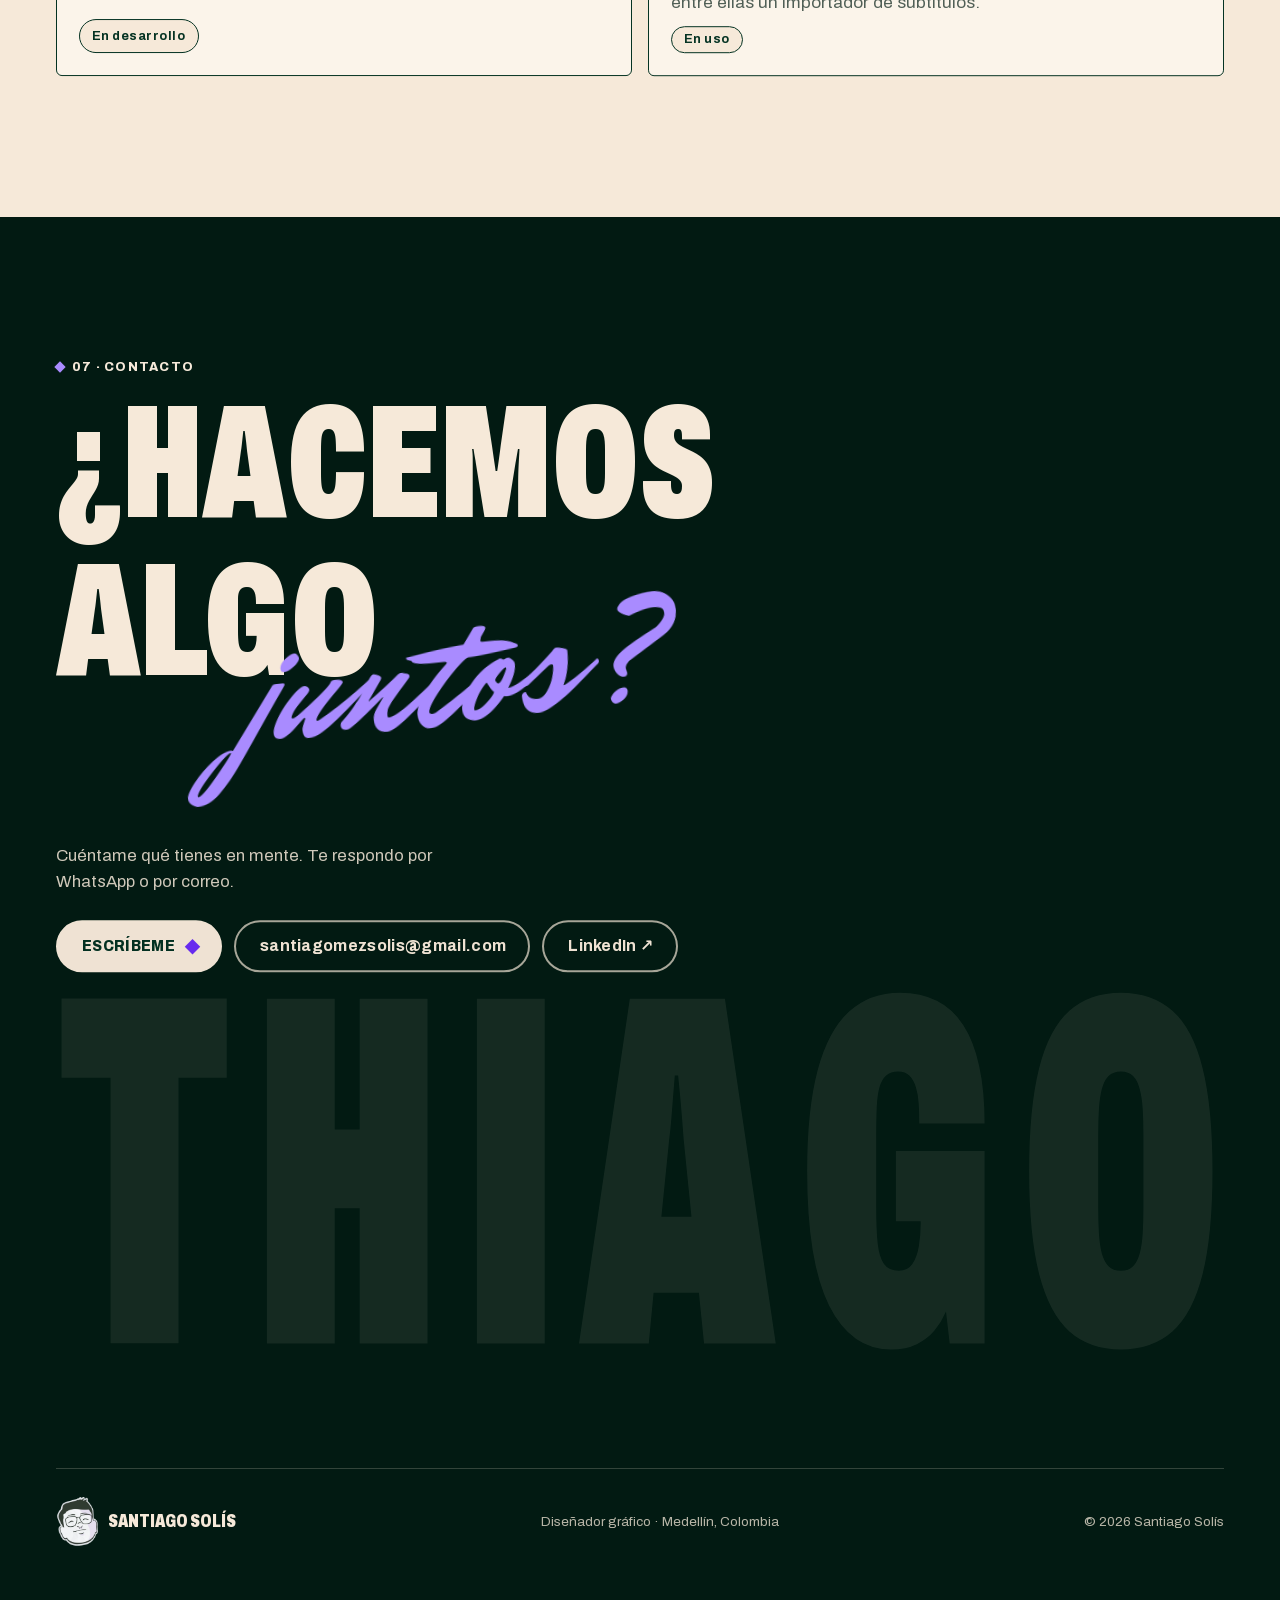
==== commit a65df615: "Verificación de Pinterest Co-Authored-By: Claude Opus 5.5 <noreply@anthropic.com>" ====
--- a/index.html
+++ b/index.html
@@ -8,6 +8,7 @@
 <meta name="author" content="Santiago Solís">
 <meta name="theme-color" content="#043222">
 <meta name="google-site-verification" content="cN7cSL7ym-TgK8UzWIPQllnT6p45JyNAkOBaEl1ObcY">
+<meta name="p:domain_verify" content="30a51b445b37fe9ec375fecde71c3692">
 <meta property="og:type" content="website">
 <meta property="og:locale" content="es_CO">
 <meta property="og:title" content="Santiago Solís · Diseñador gráfico">
